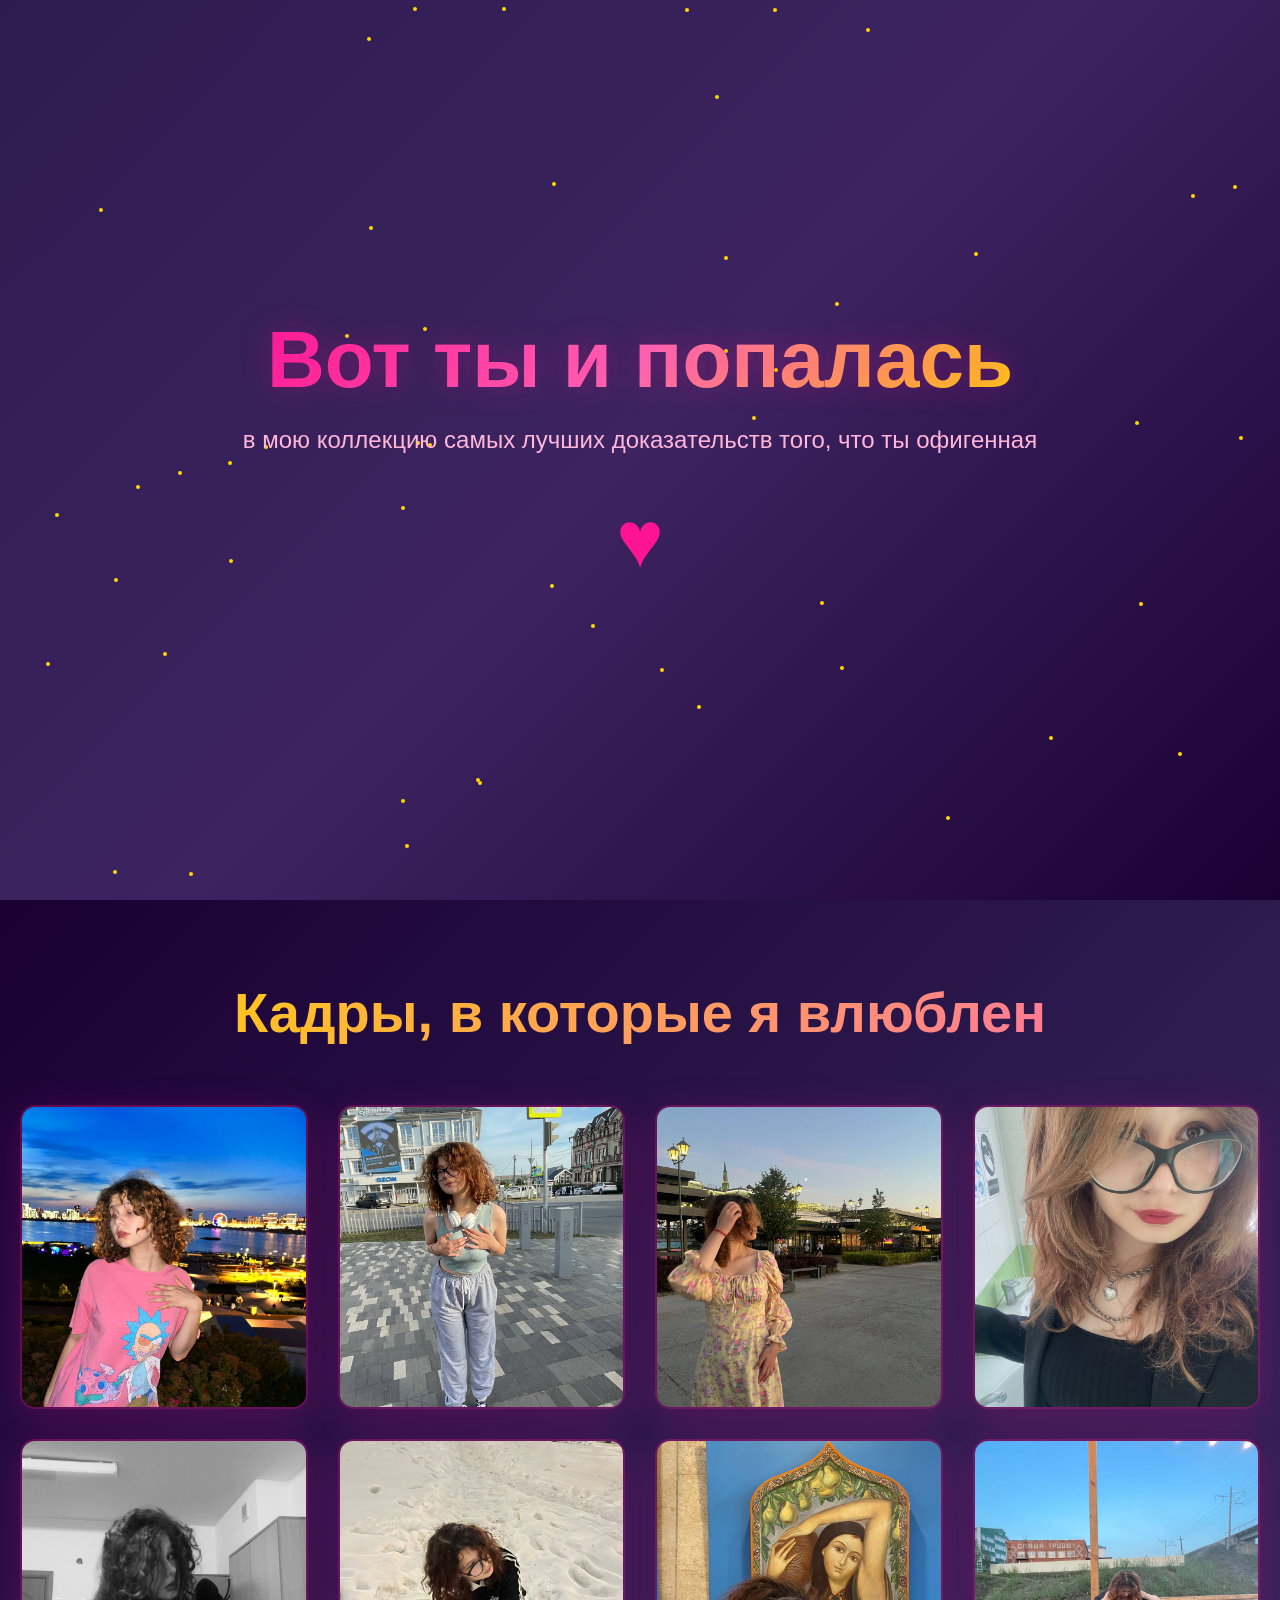
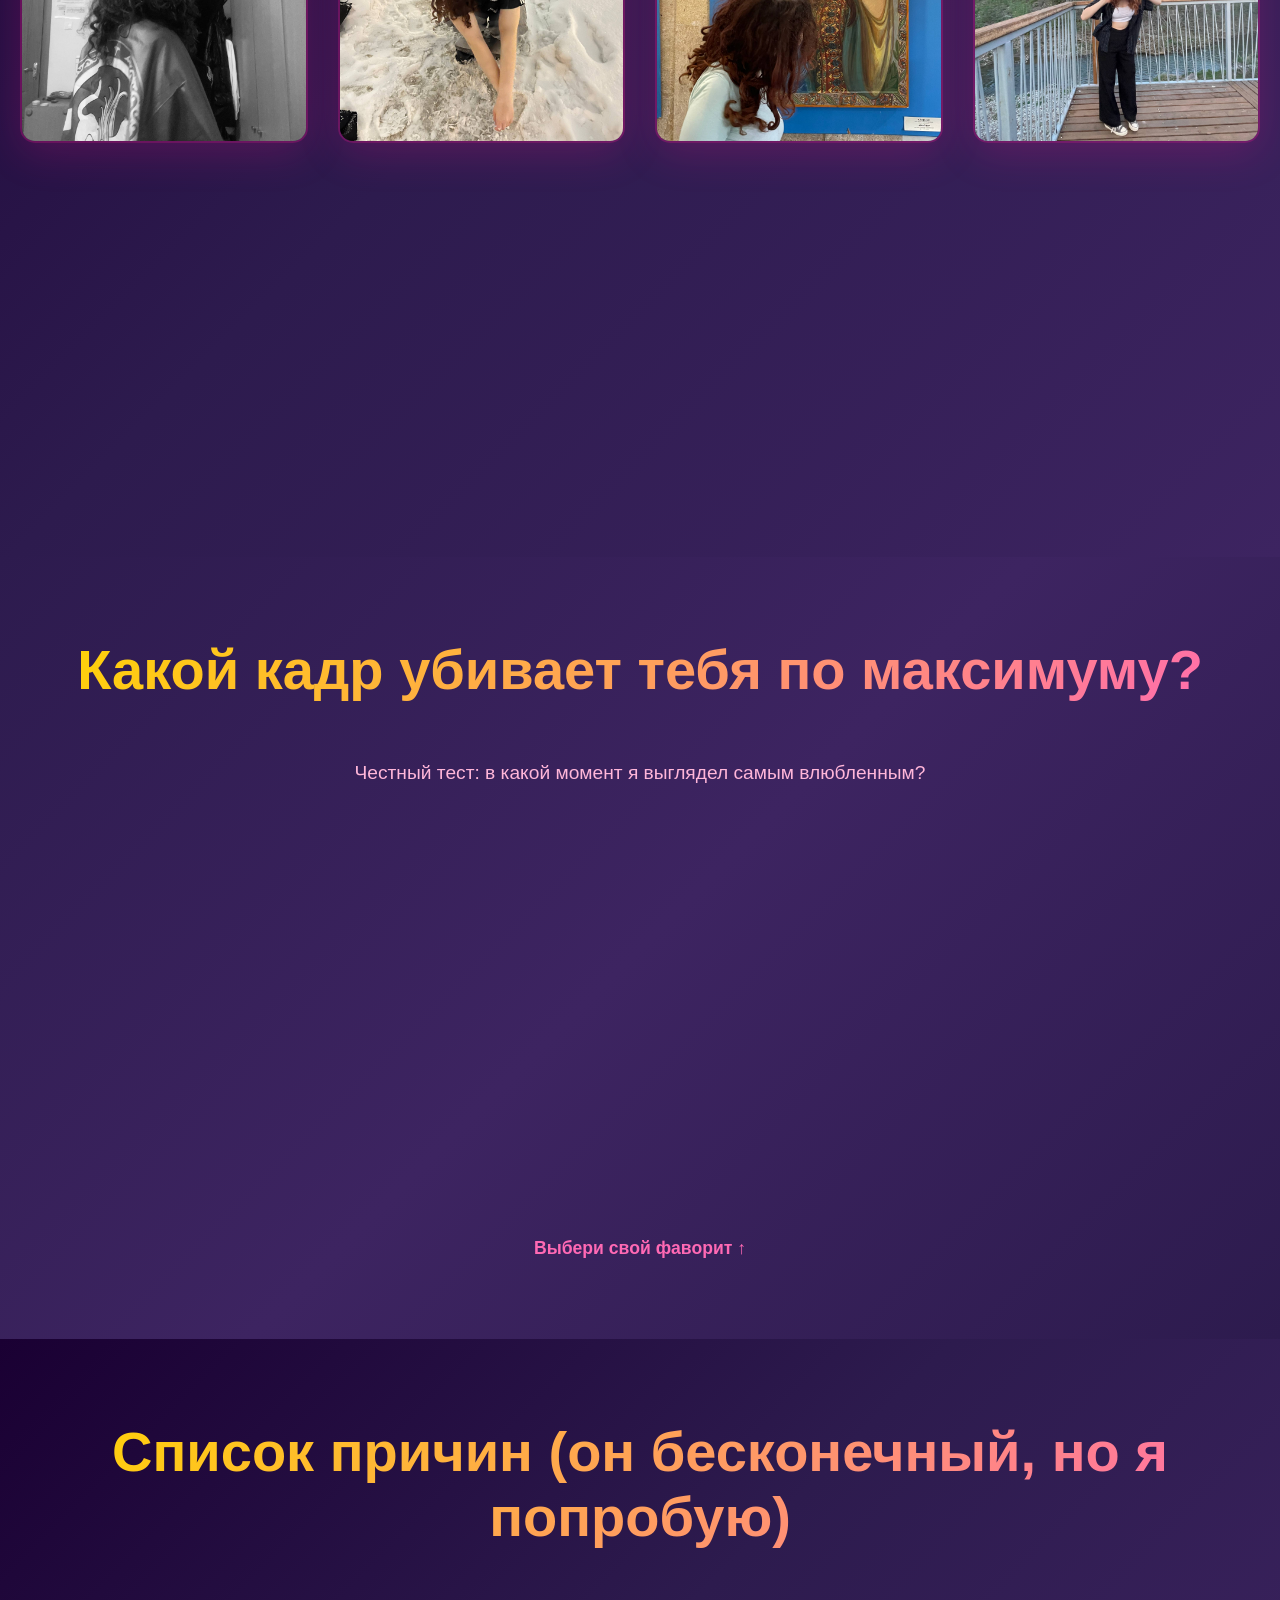
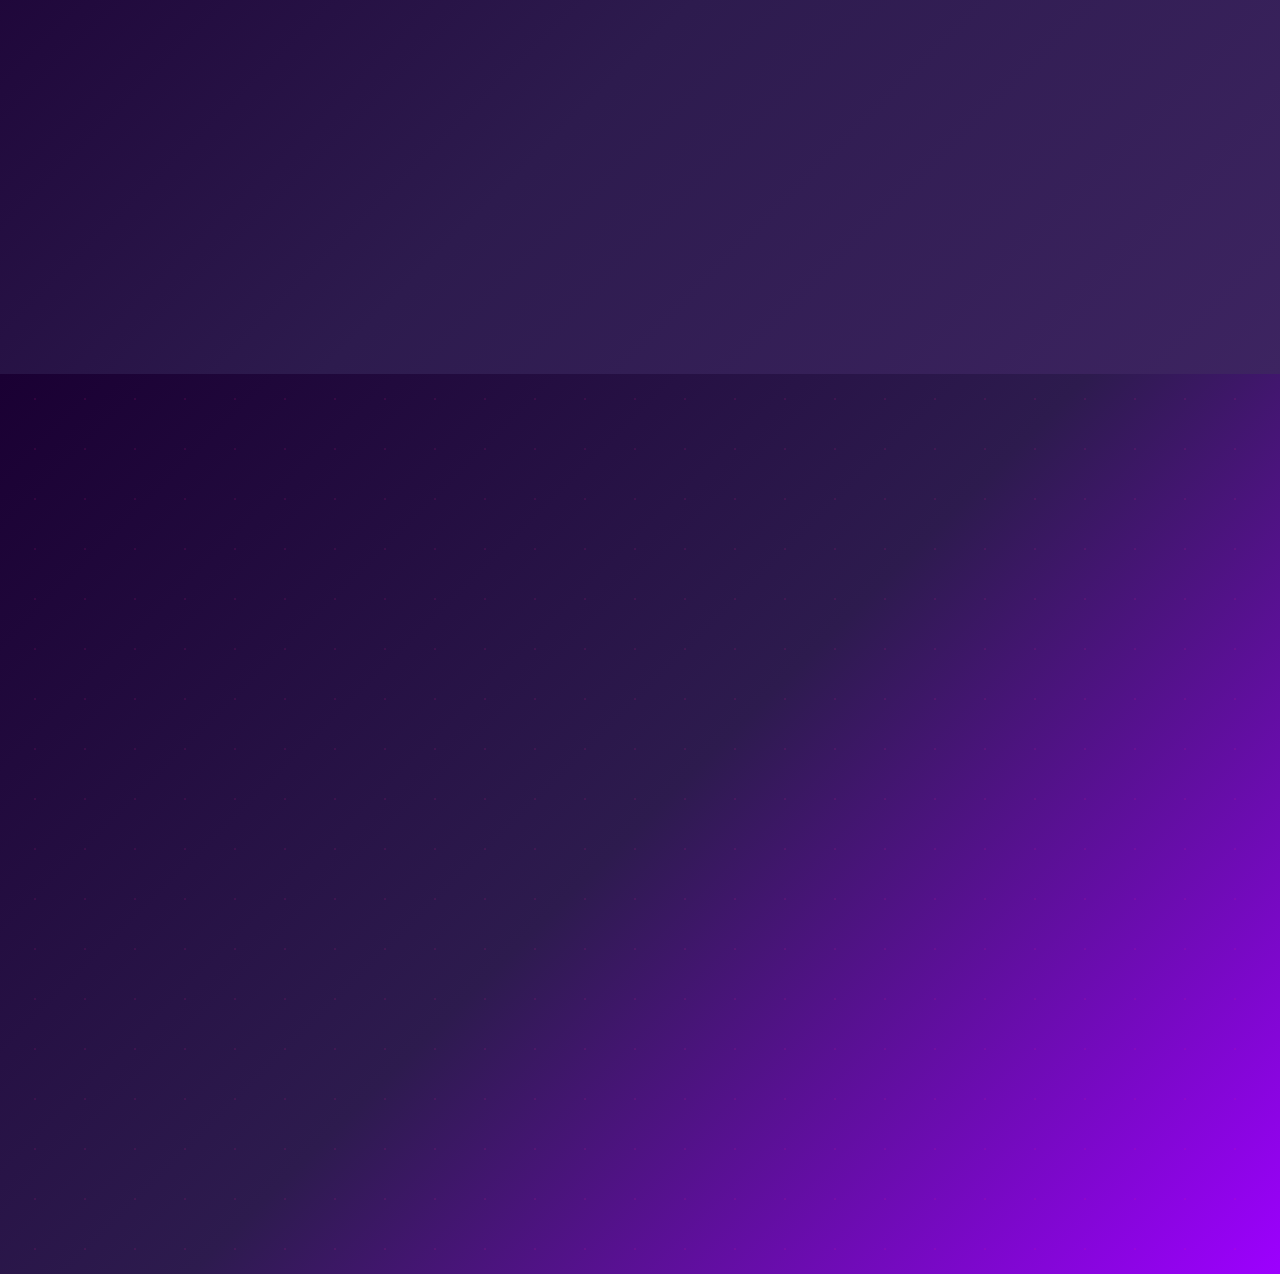
==== index.html @ c59d90a4 "Add files via upload" ====
<!DOCTYPE html>
<html lang="ru">
<head>
    <meta charset="UTF-8">
    <meta name="viewport" content="width=device-width, initial-scale=1.0">
    <title>Личная галерея</title>
    <link rel="stylesheet" href="style.css">
</head>
<body>
    <!-- Hero Section -->
    <section class="hero" id="hero">
        <div class="particles"></div>
        <div class="hero-content">
            <!-- переработан текст на более оригинальный и человечный -->
            <h1 class="hero-title">Вот ты и попалась</h1>
            <p class="hero-subtitle">в мою коллекцию самых лучших доказательств того, что ты офигенная</p>
            <div class="hero-heart">♥</div>
        </div>
    </section>

    <!-- Gallery Section -->
    <section class="gallery" id="gallery">
        <!-- изменен заголовок на более креативный -->
        <h2 class="section-title">Кадры, в которые я влюблен</h2>
        <div class="gallery-grid">
            <div class="photo-card">
                <img src="image/photo_6_2025-11-29_02-31-05.jpg" alt="Фото 1">
                <div class="caption">В этом моменте ты просто неземная</div>
            </div>
            <div class="photo-card">
                <img src="image/photo_5_2025-11-29_02-31-05.jpg" alt="Фото 2">
                <div class="caption">Так выглядит счастье для меня</div>
            </div>
            <div class="photo-card">
                <img src="image/photo_3_2025-11-29_02-31-05.jpg" alt="Фото 3">
                <div class="caption">Ты украдешь чей-то день одним только видом</div>
            </div>
            <div class="photo-card">
                <img src="image/photo_4_2025-11-29_02-31-05.jpg" alt="Фото 4">
                <div class="caption">И снова я пропал</div>
            </div>
            <div class="photo-card">
                <img src="image/photo_10_2025-11-29_02-31-05.jpg" alt="Фото 5">
                <div class="caption">Идеально, как всегда</div>
            </div>
            <div class="photo-card">
                <img src="image/photo_2_2025-11-29_02-31-05.jpg" alt="Фото 6">
                <div class="caption">Ты и больше ничего не надо</div>
            </div>
            <div class="photo-card">
                <img src="image/photo_1_2025-11-29_02-31-05.jpg" alt="Фото 7">
                <div class="caption">Вот за это я и люблю</div>
            </div>
            <div class="photo-card">
                <img src="image/photo_7_2025-11-29_02-31-05.jpg" alt="Фото 8">
                <div class="caption">Моя типичная слабость</div>
            </div>
            <div class="photo-card">
                <img src="image/photo_9_2025-11-29_02-31-05.jpg" alt="Фото 9">
                <div class="caption">Этот взгляд — мой конец</div>
            </div>
            <div class="photo-card">
                <!-- <img src="" alt="Фото 9"> -->
                <div class="hint-content">
                    <p>Ночь</p> 
                    <p>Обещание</p>
                    <p>Скоро..</p>
                </div>
                <div class="caption">Иногда перед важным моментом остается пустое место...</div>
            </div>
        </div>
    </section>

    <!-- Interactive Rating Section -->
    <section class="interactive-rating" id="rating">
        <!-- переработан текст на более естественный и забавный -->
        <h2 class="section-title">Какой кадр убивает тебя по максимуму?</h2>
        <p class="rating-subtitle">Честный тест: в какой момент я выглядел самым влюбленным?</p>
        <div class="rating-grid">
            <div class="rating-item" data-vote="1">
                <div class="vote-icon">📸</div>
                <p>Когда ты забыла, что я смотрю</p>
                <div class="vote-count"><span class="vote-number">0</span> голос</div>
            </div>
            <div class="rating-item" data-vote="2">
                <div class="vote-icon">😊</div>
                <p>Та самая улыбка</p>
                <div class="vote-count"><span class="vote-number">0</span> голос</div>
            </div>
            <div class="rating-item" data-vote="3">
                <div class="vote-icon">💫</div>
                <p>Когда ты смеешься</p>
                <div class="vote-count"><span class="vote-number">0</span> голос</div>
            </div>
            <div class="rating-item" data-vote="4">
                <div class="vote-icon">✨</div>
                <p>Мой взгляд в твою сторону</p>
                <div class="vote-count"><span class="vote-number">0</span> голос</div>
            </div>
            <div class="rating-item" data-vote="5">
                <div class="vote-icon">🌟</div>
                <p>Просто ты</p>
                <div class="vote-count"><span class="vote-number">0</span> голос</div>
            </div>
            <div class="rating-item" data-vote="6">
                <div class="vote-icon">🌹</div>
                <p>И снова ты</p>
                <div class="vote-count"><span class="vote-number">0</span> голос</div>
            </div>
        </div>
        <div class="rating-message">Выбери свой фаворит ↑</div>
    </section>

    <!-- Compliments Section -->
    <section class="compliments" id="compliments">
        <!-- переработаны комплименты на более искренние и с юмором -->
        <h2 class="section-title">Список причин (он бесконечный, но я попробую)</h2>
        <div class="compliments-grid">
            <div class="compliment-card">
                <p>Ты смеешься над моими плохими шутками, как они гениальны</p>
            </div>
            <div class="compliment-card">
                <p>Твой голос звучит лучше, чем любая музыка</p>
            </div>
            <div class="compliment-card">
                <p>Ты делаешь скучный день приключением</p>
            </div>
            <div class="compliment-card">
                <p>Рядом с тобой я хочу быть лучше</p>
            </div>
            <div class="compliment-card">
                <p>Твоя забота — мое любимое лекарство</p>
            </div>
            <div class="compliment-card">
                <p>Ты просто королева, и точка</p>
            </div>
        </div>
    </section>

    <!-- Final Section -->
    <section class="final" id="final">
        <div class="final-content">
            <!-- переработан финальный текст на более личный -->
            <h2 class="final-title">Ты — мой любимый беспорядок</h2>
            <p class="final-text">И я не хочу, чтобы что-то менялось</p>
            <div class="pulse-heart">♥</div>
        </div>
    </section>

    <script src="script.js"></script>
</body>
</html>
---- style.css ----
* {
  margin: 0;
  padding: 0;
  box-sizing: border-box;
}

:root {
  --primary: #ff1493;
  --secondary: #ff69b4;
  --accent: #ff6b9d;
  --coral: #ff7f50;
  --gold: #ffd700;
  --purple: #9d00ff;
  --dark: #1a0033;
  --light: #fff5f9;
  --border-color: #ff1493;
}

body {
  font-family: "Segoe UI", Tahoma, Geneva, Verdana, sans-serif;
  background: linear-gradient(135deg, #1a0033 0%, #2d1b4e 50%, #1a0033 100%);
  color: #fff;
  overflow-x: hidden;
}

/* ===== HERO SECTION ===== */
.hero {
  min-height: 100vh;
  display: flex;
  align-items: center;
  justify-content: center;
  position: relative;
  overflow: hidden;
  background: linear-gradient(135deg, #2d1b4e 0%, #3d2461 50%, #1a0033 100%);
}

.particles {
  position: absolute;
  width: 100%;
  height: 100%;
  top: 0;
  left: 0;
}

.particle {
  position: absolute;
  width: 4px;
  height: 4px;
  background: #ffd700;
  border-radius: 50%;
  animation: float 6s ease-in-out infinite;
}

@keyframes float {
  0%,
  100% {
    transform: translate(0, 0) scale(1);
    opacity: 0.5;
  }
  50% {
    transform: translate(100px, -100px) scale(0.5);
    opacity: 1;
  }
}

.hero-content {
  text-align: center;
  z-index: 2;
  animation: fadeInDown 1s ease-out;
}

@keyframes fadeInDown {
  from {
    opacity: 0;
    transform: translateY(-50px);
  }
  to {
    opacity: 1;
    transform: translateY(0);
  }
}

.hero-title {
  font-size: clamp(2.5rem, 8vw, 5rem);
  font-weight: 700;
  margin-bottom: 20px;
  background: linear-gradient(135deg, #ff1493, #ff69b4, #ffd700);
  -webkit-background-clip: text;
  -webkit-text-fill-color: transparent;
  background-clip: text;
  text-shadow: 0 0 30px rgba(255, 20, 147, 0.3);
  animation: fadeIn 1.2s ease-out;
}

@keyframes fadeIn {
  from {
    opacity: 0;
  }
  to {
    opacity: 1;
  }
}

.hero-subtitle {
  font-size: clamp(1rem, 3vw, 1.5rem);
  margin-bottom: 40px;
  color: #ffb6d9;
  animation: fadeIn 1.4s ease-out;
}

.hero-heart {
  font-size: 80px;
  color: #ff1493;
  animation: pulse 2s ease-in-out infinite, fadeIn 1.6s ease-out;
}

@keyframes pulse {
  0%,
  100% {
    transform: scale(1);
    text-shadow: 0 0 10px rgba(255, 20, 147, 0.5);
  }
  50% {
    transform: scale(1.2);
    text-shadow: 0 0 30px rgba(255, 20, 147, 0.8);
  }
}

/* ===== GALLERY SECTION ===== */
.gallery {
  padding: 80px 20px;
  background: linear-gradient(135deg, #1a0033 0%, #2d1b4e 50%, #3d2461 100%);
}

.section-title {
  font-size: clamp(2rem, 5vw, 3.5rem);
  text-align: center;
  margin-bottom: 60px;
  background: linear-gradient(135deg, #ffd700, #ff69b4);
  -webkit-background-clip: text;
  -webkit-text-fill-color: transparent;
  background-clip: text;
  font-weight: 700;
}

.gallery-grid {
  display: grid;
  grid-template-columns: repeat(auto-fit, minmax(280px, 1fr));
  gap: 30px;
  max-width: 1400px;
  margin: 0 auto;
}

.photo-card {
  position: relative;
  overflow: hidden;
  border-radius: 15px;
  cursor: pointer;
  box-shadow: 0 10px 40px rgba(255, 20, 147, 0.2);
  transition: all 0.4s cubic-bezier(0.175, 0.885, 0.32, 1.275);
  border: 2px solid rgba(255, 20, 147, 0.3);
}

.photo-card:hover {
  transform: scale(1.08) rotateY(5deg);
  box-shadow: 0 20px 60px rgba(255, 20, 147, 0.4);
  border-color: #ffd700;
}

.photo-card img {
  width: 100%;
  height: 300px;
  object-fit: cover;
  display: block;
  transition: transform 0.4s ease;
}

.photo-card:hover img {
  transform: scale(1.1);
}

.caption {
  position: absolute;
  bottom: 0;
  left: 0;
  right: 0;
  background: linear-gradient(to top, rgba(26, 0, 51, 0.95), transparent);
  color: #ffd700;
  padding: 30px 20px 20px;
  font-size: 1.2rem;
  font-weight: 600;
  transform: translateY(100%);
  transition: transform 0.4s ease;
}

.photo-card:hover .caption {
  transform: translateY(0);
}

.hint-content{
  color: #ccc;
  display: flex;
  align-items: center;
  justify-content: center;
  height: 250px;
  font-size: 20px;
  flex-direction: column;
}

/* ===== INTERACTIVE RATING SECTION ===== */
/* добавлены стили для интерактивного блока голосования */
.interactive-rating {
  padding: 80px 20px;
  background: linear-gradient(135deg, #2d1b4e 0%, #3d2461 50%, #2d1b4e 100%);
  text-align: center;
}

.rating-subtitle {
  font-size: 1.2rem;
  color: #ffb6d9;
  margin-bottom: 50px;
  animation: fadeIn 0.8s ease-out;
}

.rating-grid {
  display: grid;
  grid-template-columns: repeat(auto-fit, minmax(200px, 1fr));
  gap: 20px;
  max-width: 1200px;
  margin: 0 auto 40px;
}

.rating-item {
  background: linear-gradient(
    135deg,
    rgba(255, 20, 147, 0.15),
    rgba(157, 0, 255, 0.15)
  );
  padding: 25px;
  border-radius: 12px;
  border: 2px solid #ff1493;
  cursor: pointer;
  transition: all 0.3s ease;
  animation: slideUp 0.6s ease-out backwards;
}

.rating-item:nth-child(1) {
  animation-delay: 0.1s;
}
.rating-item:nth-child(2) {
  animation-delay: 0.2s;
}
.rating-item:nth-child(3) {
  animation-delay: 0.3s;
}
.rating-item:nth-child(4) {
  animation-delay: 0.4s;
}
.rating-item:nth-child(5) {
  animation-delay: 0.5s;
}
.rating-item:nth-child(6) {
  animation-delay: 0.6s;
}

@keyframes slideUp {
  from {
    opacity: 0;
    transform: translateY(50px);
  }
  to {
    opacity: 1;
    transform: translateY(0);
  }
}

.rating-item:hover {
  transform: translateY(-8px) scale(1.05);
  border-color: #ffd700;
  background: linear-gradient(
    135deg,
    rgba(255, 20, 147, 0.25),
    rgba(157, 0, 255, 0.25)
  );
  box-shadow: 0 15px 40px rgba(255, 20, 147, 0.25);
}

.rating-item.voted {
  background: linear-gradient(
    135deg,
    rgba(255, 215, 0, 0.2),
    rgba(255, 20, 147, 0.3)
  );
  border-color: #ffd700;
  transform: scale(1.05);
}

.vote-icon {
  font-size: 2.5rem;
  margin-bottom: 10px;
  display: block;
}

.rating-item p {
  font-size: 1rem;
  color: #ffb6d9;
  margin-bottom: 12px;
  font-weight: 500;
}

.vote-count {
  font-size: 0.9rem;
  color: #ffd700;
  font-weight: 600;
}

.vote-number {
  font-size: 1.2rem;
  color: #ff1493;
}

.rating-message {
  font-size: 1.1rem;
  color: #ff69b4;
  font-weight: 600;
  animation: blink 1s ease-in-out infinite;
}

@keyframes blink {
  0%,
  100% {
    opacity: 1;
  }
  50% {
    opacity: 0.5;
  }
}

/* ===== COMPLIMENTS SECTION ===== */
.compliments {
  padding: 80px 20px;
  background: linear-gradient(135deg, #1a0033 0%, #2d1b4e 50%, #3d2461 100%);
}

.compliments-grid {
  display: grid;
  grid-template-columns: repeat(auto-fit, minmax(250px, 1fr));
  gap: 25px;
  max-width: 1200px;
  margin: 0 auto;
}

.compliment-card {
  background: linear-gradient(
    135deg,
    rgba(255, 20, 147, 0.1),
    rgba(157, 0, 255, 0.1)
  );
  padding: 30px;
  border-radius: 12px;
  border: 2px solid #ff1493;
  text-align: center;
  animation: slideUp 0.6s ease-out backwards;
  box-shadow: 0 10px 30px rgba(255, 20, 147, 0.15);
  transition: all 0.3s ease;
}

.compliment-card:nth-child(1) {
  animation-delay: 0.1s;
}
.compliment-card:nth-child(2) {
  animation-delay: 0.2s;
}
.compliment-card:nth-child(3) {
  animation-delay: 0.3s;
}
.compliment-card:nth-child(4) {
  animation-delay: 0.4s;
}
.compliment-card:nth-child(5) {
  animation-delay: 0.5s;
}
.compliment-card:nth-child(6) {
  animation-delay: 0.6s;
}

.compliment-card:hover {
  transform: translateY(-10px);
  border-color: #ffd700;
  background: linear-gradient(
    135deg,
    rgba(255, 20, 147, 0.2),
    rgba(157, 0, 255, 0.2)
  );
  box-shadow: 0 15px 40px rgba(255, 20, 147, 0.25);
}

.compliment-card p {
  font-size: 1.1rem;
  color: #ffb6d9;
  font-weight: 500;
  line-height: 1.5;
}

/* ===== FINAL SECTION ===== */
.final {
  min-height: 100vh;
  display: flex;
  align-items: center;
  justify-content: center;
  padding: 40px 20px;
  background: linear-gradient(135deg, #1a0033 0%, #2d1b4e 50%, #9d00ff 100%);
  position: relative;
  overflow: hidden;
}

.final::before {
  content: "";
  position: absolute;
  width: 200%;
  height: 200%;
  background: radial-gradient(
    circle,
    rgba(255, 20, 147, 0.1) 1px,
    transparent 1px
  );
  background-size: 50px 50px;
  animation: moveBackground 20s linear infinite;
}

@keyframes moveBackground {
  0% {
    transform: translate(0, 0);
  }
  100% {
    transform: translate(50px, 50px);
  }
}

.final-content {
  text-align: center;
  z-index: 1;
  animation: fadeInUp 1s ease-out;
}

@keyframes fadeInUp {
  from {
    opacity: 0;
    transform: translateY(50px);
  }
  to {
    opacity: 1;
    transform: translateY(0);
  }
}

.final-title {
  font-size: clamp(2rem, 7vw, 4rem);
  margin-bottom: 20px;
  background: linear-gradient(135deg, #ffd700, #ff69b4, #ff1493);
  -webkit-background-clip: text;
  -webkit-text-fill-color: transparent;
  background-clip: text;
  font-weight: 700;
}

.final-text {
  font-size: clamp(1rem, 3vw, 1.5rem);
  color: #ffb6d9;
  margin-bottom: 50px;
}

.pulse-heart {
  font-size: 100px;
  color: #ff1493;
  animation: heartPulse 1.5s cubic-bezier(0.36, 0, 0.66, 1) infinite;
}

@keyframes heartPulse {
  0%,
  100% {
    transform: scale(1);
    text-shadow: 0 0 20px rgba(255, 20, 147, 0.6);
  }
  25% {
    transform: scale(1.3);
    text-shadow: 0 0 40px rgba(255, 20, 147, 0.8);
  }
  50% {
    transform: scale(1);
    text-shadow: 0 0 20px rgba(255, 20, 147, 0.6);
  }
  75% {
    transform: scale(1.15);
    text-shadow: 0 0 30px rgba(255, 20, 147, 0.7);
  }
}

/* ===== RESPONSIVE ===== */
@media (max-width: 768px) {
  .gallery-grid {
    grid-template-columns: repeat(auto-fit, minmax(200px, 1fr));
    gap: 20px;
  }

  .rating-grid {
    grid-template-columns: repeat(auto-fit, minmax(150px, 1fr));
  }

  .compliments-grid {
    grid-template-columns: 1fr;
  }

  .hero-title {
    font-size: 2.5rem;
  }

  .hero-heart {
    font-size: 60px;
  }
}

@media (max-width: 480px) {
  .gallery {
    padding: 60px 15px;
  }

  .interactive-rating {
    padding: 60px 15px;
  }

  .gallery-grid {
    grid-template-columns: 1fr;
  }

  .rating-grid {
    grid-template-columns: 1fr;
  }

  .section-title {
    font-size: 1.8rem;
    margin-bottom: 40px;
  }

  .rating-subtitle {
    margin-bottom: 30px;
  }

  .photo-card img {
    height: 250px;
  }

  .hero-title {
    font-size: 2rem;
  }

  .hero-subtitle {
    font-size: 1rem;
  }

  .hero-heart {
    font-size: 50px;
  }

  .pulse-heart {
    font-size: 70px;
  }

  .vote-icon {
    font-size: 2rem;
  }
}
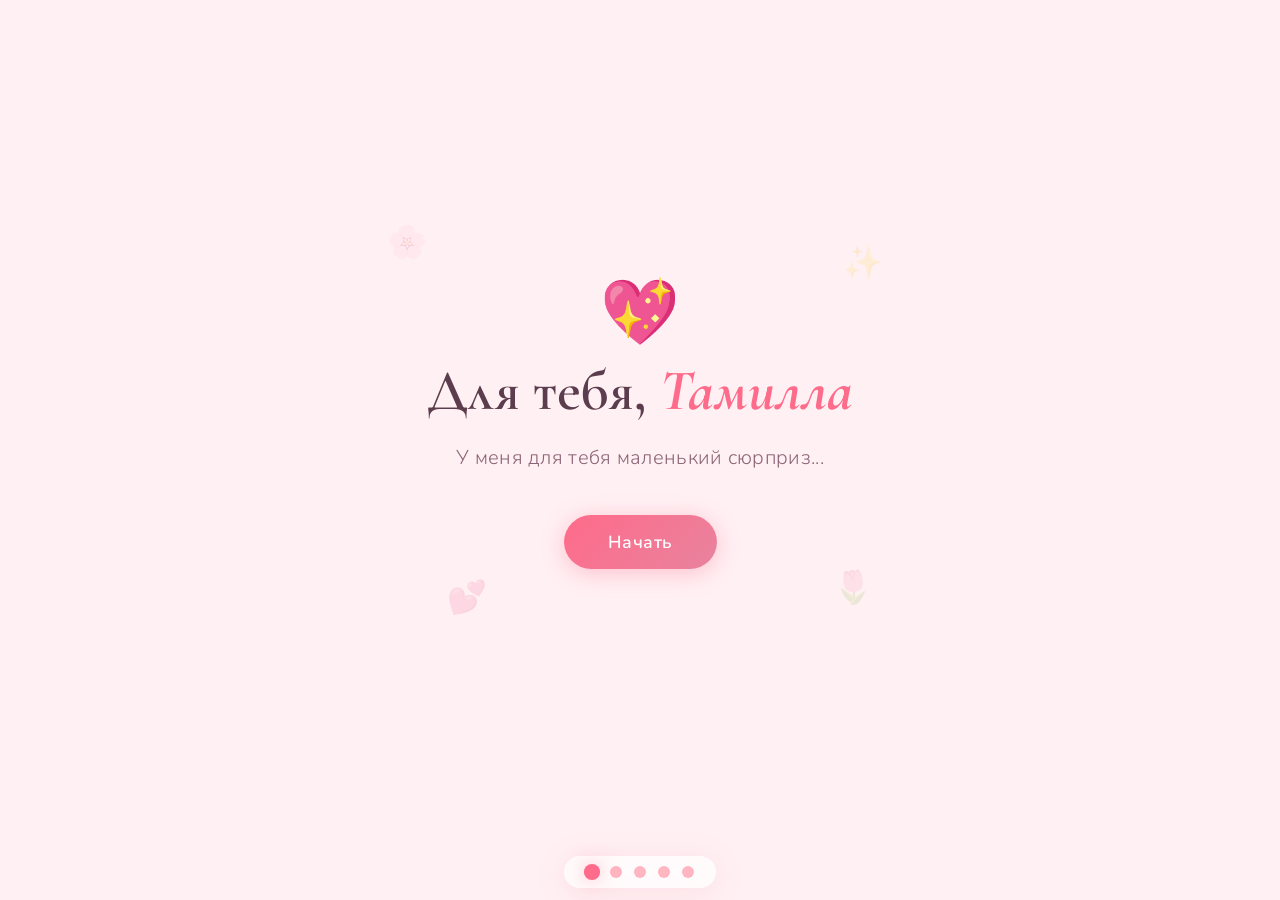
==== commit b005431c: "Add files via upload" ====
--- a/index.html
+++ b/index.html
@@ -1,152 +1,2001 @@
 <!DOCTYPE html>
 <html lang="ru">
-<head>
-    <meta charset="UTF-8">
-    <meta name="viewport" content="width=device-width, initial-scale=1.0">
-    <title>Личная галерея</title>
-    <link rel="stylesheet" href="style.css">
-</head>
-<body>
-    <!-- Hero Section -->
-    <section class="hero" id="hero">
-        <div class="particles"></div>
-        <div class="hero-content">
-            <!-- переработан текст на более оригинальный и человечный -->
-            <h1 class="hero-title">Вот ты и попалась</h1>
-            <p class="hero-subtitle">в мою коллекцию самых лучших доказательств того, что ты офигенная</p>
-            <div class="hero-heart">♥</div>
+  <head>
+    <meta charset="UTF-8" />
+    <meta
+      name="viewport"
+      content="width=device-width, initial-scale=1.0, maximum-scale=1.0, user-scalable=no"
+    />
+    <title>Для тебя, Тамилла</title>
+    <link rel="preconnect" href="https://fonts.googleapis.com" />
+    <link rel="preconnect" href="https://fonts.gstatic.com" crossorigin />
+    <link
+      href="https://fonts.googleapis.com/css2?family=Cormorant+Garamond:ital,wght@0,400;0,500;0,600;0,700;1,400;1,500&family=Nunito:wght@300;400;500;600;700&display=swap"
+      rel="stylesheet"
+    />
+    <style>
+      /* ===== RESET & BASE ===== */
+      *,
+      *::before,
+      *::after {
+        margin: 0;
+        padding: 0;
+        box-sizing: border-box;
+      }
+
+      :root {
+        --pink-light: #fff0f3;
+        --pink: #ffb6c1;
+        --pink-medium: #f4a0b5;
+        --pink-deep: #e8839e;
+        --rose: #ff6b8a;
+        --red-soft: #e85d75;
+        --white: #ffffff;
+        --text-dark: #5c3d4e;
+        --text-light: #8b6577;
+        --shadow-soft: 0 4px 30px rgba(232, 131, 158, 0.15);
+        --shadow-glow: 0 0 40px rgba(255, 107, 138, 0.25);
+      }
+
+      html,
+      body {
+        overflow: hidden;
+        height: 100%;
+        height: 100dvh;
+        width: 100%;
+        font-family: "Nunito", "Segoe UI", Arial, sans-serif;
+        color: var(--text-dark);
+        background: var(--pink-light);
+        -webkit-font-smoothing: antialiased;
+        -moz-osx-font-smoothing: grayscale;
+        -webkit-tap-highlight-color: transparent;
+        touch-action: pan-y;
+      }
+
+      /* ===== PAGE SYSTEM ===== */
+      .page {
+        position: fixed;
+        top: 0;
+        left: 0;
+        width: 100%;
+        height: 100%;
+        height: 100dvh;
+        display: flex;
+        align-items: center;
+        justify-content: center;
+        opacity: 0;
+        visibility: hidden;
+        transition: opacity 0.8s ease, visibility 0.8s ease;
+        z-index: 1;
+        overflow-y: auto;
+        overflow-x: hidden;
+        -webkit-overflow-scrolling: touch;
+      }
+
+      .page.active {
+        opacity: 1;
+        visibility: visible;
+        z-index: 10;
+      }
+
+      .page-inner {
+        width: 100%;
+        max-width: 700px;
+        min-height: 100%;
+        min-height: 100dvh;
+        display: flex;
+        align-items: center;
+        justify-content: center;
+        padding: 40px 24px 100px;
+        margin: 0 auto;
+      }
+
+      /* ===== FLOATING HEARTS BACKGROUND ===== */
+      .hearts-bg {
+        position: fixed;
+        top: 0;
+        left: 0;
+        width: 100%;
+        height: 100%;
+        pointer-events: none;
+        z-index: 0;
+        overflow: hidden;
+      }
+
+      .heart-float {
+        position: absolute;
+        bottom: -60px;
+        opacity: 0;
+        animation: floatUp linear infinite;
+        pointer-events: none;
+      }
+
+      @keyframes floatUp {
+        0% {
+          transform: translateY(0) rotate(0deg) scale(1);
+          opacity: 0;
+        }
+        10% {
+          opacity: 0.5;
+        }
+        90% {
+          opacity: 0.2;
+        }
+        100% {
+          transform: translateY(-110vh) rotate(360deg) scale(0.4);
+          opacity: 0;
+        }
+      }
+
+      /* ===== SPARKLE PARTICLES ===== */
+      .sparkles-layer {
+        position: fixed;
+        top: 0;
+        left: 0;
+        width: 100%;
+        height: 100%;
+        pointer-events: none;
+        z-index: 0;
+        overflow: hidden;
+      }
+
+      .sparkle {
+        position: absolute;
+        width: 6px;
+        height: 6px;
+        border-radius: 50%;
+        background: var(--white);
+        box-shadow: 0 0 8px 2px rgba(255, 182, 193, 0.6),
+          0 0 16px 4px rgba(255, 107, 138, 0.3);
+        opacity: 0;
+        animation: sparkleAnim ease-in-out infinite;
+        pointer-events: none;
+      }
+
+      @keyframes sparkleAnim {
+        0%,
+        100% {
+          opacity: 0;
+          transform: scale(0.3) rotate(0deg);
+        }
+        30% {
+          opacity: 1;
+          transform: scale(1) rotate(90deg);
+        }
+        70% {
+          opacity: 0.8;
+          transform: scale(0.8) rotate(180deg);
+        }
+      }
+
+      /* ===== BOKEH CIRCLES ===== */
+      .bokeh-layer {
+        position: fixed;
+        top: 0;
+        left: 0;
+        width: 100%;
+        height: 100%;
+        pointer-events: none;
+        z-index: 0;
+        overflow: hidden;
+      }
+
+      .bokeh {
+        position: absolute;
+        border-radius: 50%;
+        opacity: 0;
+        animation: bokehFloat ease-in-out infinite;
+        pointer-events: none;
+      }
+
+      @keyframes bokehFloat {
+        0% {
+          opacity: 0;
+          transform: translateY(0) translateX(0) scale(0.8);
+        }
+        20% {
+          opacity: 0.15;
+        }
+        50% {
+          opacity: 0.22;
+          transform: translateY(-40px) translateX(20px) scale(1.1);
+        }
+        80% {
+          opacity: 0.12;
+        }
+        100% {
+          opacity: 0;
+          transform: translateY(-80px) translateX(-15px) scale(0.9);
+        }
+      }
+
+      /* ===== LIGHT RAYS ===== */
+      .rays-layer {
+        position: fixed;
+        top: 0;
+        left: 0;
+        width: 100%;
+        height: 100%;
+        pointer-events: none;
+        z-index: 0;
+        overflow: hidden;
+      }
+
+      .light-ray {
+        position: absolute;
+        top: -20%;
+        width: 2px;
+        height: 140%;
+        opacity: 0;
+        transform-origin: top center;
+        animation: rayShine linear infinite;
+        pointer-events: none;
+      }
+
+      @keyframes rayShine {
+        0% {
+          opacity: 0;
+          transform: rotate(var(--ray-angle)) scaleY(0.5);
+        }
+        25% {
+          opacity: 0.08;
+          transform: rotate(var(--ray-angle)) scaleY(0.8);
+        }
+        50% {
+          opacity: 0.12;
+          transform: rotate(var(--ray-angle)) scaleY(1);
+        }
+        75% {
+          opacity: 0.06;
+          transform: rotate(var(--ray-angle)) scaleY(0.9);
+        }
+        100% {
+          opacity: 0;
+          transform: rotate(var(--ray-angle)) scaleY(0.5);
+        }
+      }
+
+      /* ===== FLOATING PETALS ===== */
+      .petals-layer {
+        position: fixed;
+        top: 0;
+        left: 0;
+        width: 100%;
+        height: 100%;
+        pointer-events: none;
+        z-index: 0;
+        overflow: hidden;
+      }
+
+      .petal {
+        position: absolute;
+        top: -40px;
+        opacity: 0;
+        animation: petalFall linear infinite;
+        pointer-events: none;
+        font-size: 16px;
+      }
+
+      @keyframes petalFall {
+        0% {
+          opacity: 0;
+          transform: translateY(0) translateX(0) rotate(0deg);
+        }
+        8% {
+          opacity: 0.6;
+        }
+        50% {
+          transform: translateY(50vh) translateX(var(--petal-drift))
+            rotate(180deg);
+          opacity: 0.5;
+        }
+        92% {
+          opacity: 0.2;
+        }
+        100% {
+          opacity: 0;
+          transform: translateY(110vh)
+            translateX(calc(var(--petal-drift) * -0.5)) rotate(360deg);
+        }
+      }
+
+      /* ===== GLOWING ORBS ===== */
+      .orbs-layer {
+        position: fixed;
+        top: 0;
+        left: 0;
+        width: 100%;
+        height: 100%;
+        pointer-events: none;
+        z-index: 0;
+        overflow: hidden;
+      }
+
+      .orb {
+        position: absolute;
+        border-radius: 50%;
+        opacity: 0;
+        filter: blur(1px);
+        animation: orbDrift ease-in-out infinite;
+        pointer-events: none;
+      }
+
+      @keyframes orbDrift {
+        0%,
+        100% {
+          opacity: 0;
+          transform: translate(0, 0) scale(0.6);
+        }
+        25% {
+          opacity: 0.35;
+          transform: translate(var(--orb-dx1), var(--orb-dy1)) scale(1);
+        }
+        50% {
+          opacity: 0.5;
+          transform: translate(var(--orb-dx2), var(--orb-dy2)) scale(1.15);
+        }
+        75% {
+          opacity: 0.3;
+          transform: translate(var(--orb-dx3), var(--orb-dy3)) scale(0.9);
+        }
+      }
+
+      /* ===== NAVIGATION DOTS ===== */
+      .nav-dots {
+        position: fixed;
+        bottom: 24px;
+        left: 50%;
+        transform: translateX(-50%);
+        display: flex;
+        gap: 12px;
+        z-index: 100;
+        background: rgba(255, 255, 255, 0.75);
+        -webkit-backdrop-filter: blur(12px);
+        backdrop-filter: blur(12px);
+        padding: 10px 22px;
+        border-radius: 30px;
+        box-shadow: var(--shadow-soft);
+      }
+
+      .nav-dot {
+        width: 12px;
+        height: 12px;
+        border-radius: 50%;
+        background: var(--pink);
+        border: none;
+        cursor: pointer;
+        transition: all 0.4s ease;
+        padding: 0;
+        -webkit-appearance: none;
+        appearance: none;
+        outline: none;
+      }
+
+      .nav-dot:hover {
+        background: var(--rose);
+        transform: scale(1.2);
+      }
+
+      .nav-dot.active {
+        background: var(--rose);
+        transform: scale(1.35);
+        box-shadow: 0 0 14px rgba(255, 107, 138, 0.5);
+      }
+
+      /* ===== BUTTONS ===== */
+      .btn-romantic {
+        font-family: "Nunito", sans-serif;
+        font-weight: 600;
+        font-size: 1.1rem;
+        padding: 15px 44px;
+        border: none;
+        border-radius: 50px;
+        background: linear-gradient(135deg, var(--rose), var(--pink-deep));
+        color: var(--white);
+        cursor: pointer;
+        transition: all 0.4s ease;
+        box-shadow: 0 4px 22px rgba(255, 107, 138, 0.35);
+        position: relative;
+        overflow: hidden;
+        letter-spacing: 0.5px;
+        -webkit-appearance: none;
+        appearance: none;
+        outline: none;
+        display: inline-block;
+      }
+
+      .btn-romantic::before {
+        content: "";
+        position: absolute;
+        top: 0;
+        left: -100%;
+        width: 100%;
+        height: 100%;
+        background: linear-gradient(
+          90deg,
+          transparent,
+          rgba(255, 255, 255, 0.3),
+          transparent
+        );
+        transition: left 0.6s ease;
+      }
+
+      .btn-romantic:hover {
+        transform: translateY(-3px) scale(1.03);
+        box-shadow: 0 8px 32px rgba(255, 107, 138, 0.5);
+      }
+
+      .btn-romantic:hover::before {
+        left: 100%;
+      }
+
+      .btn-romantic:active {
+        transform: translateY(-1px) scale(1.01);
+      }
+
+      /* ===== PAGE 1 - WELCOME ===== */
+      .page-welcome {
+        background: linear-gradient(
+          160deg,
+          var(--pink-light) 0%,
+          var(--cream) 40%,
+          var(--pink-light) 100%
+        );
+      }
+
+      .welcome-content {
+        text-align: center;
+        position: relative;
+      }
+
+      .welcome-heart-icon {
+        font-size: 4rem;
+        display: inline-block;
+        animation: heartPulse 1.5s ease-in-out infinite;
+        margin-bottom: 12px;
+        line-height: 1;
+      }
+
+      @keyframes heartPulse {
+        0%,
+        100% {
+          transform: scale(1);
+        }
+        50% {
+          transform: scale(1.18);
+        }
+      }
+
+      .welcome-title {
+        font-family: "Cormorant Garamond", Georgia, serif;
+        font-size: 3.6rem;
+        font-weight: 600;
+        color: var(--text-dark);
+        margin-bottom: 16px;
+        opacity: 0;
+        transform: translateY(30px);
+        line-height: 1.2;
+      }
+
+      .welcome-title .name-highlight {
+        color: var(--rose);
+        font-style: italic;
+        font-weight: 700;
+      }
+
+      .welcome-subtitle {
+        font-size: 1.25rem;
+        color: var(--text-light);
+        margin-bottom: 42px;
+        opacity: 0;
+        transform: translateY(20px);
+        font-weight: 300;
+        letter-spacing: 0.3px;
+        line-height: 1.5;
+      }
+
+      .welcome-btn-wrap {
+        opacity: 0;
+        transform: translateY(20px);
+      }
+
+      .welcome-decoration {
+        position: absolute;
+        font-size: 2rem;
+        opacity: 0.15;
+        pointer-events: none;
+      }
+
+      .welcome-decoration.d1 {
+        top: -60px;
+        left: -40px;
+        animation: gentleSway 4s ease-in-out infinite;
+      }
+      .welcome-decoration.d2 {
+        top: -40px;
+        right: -30px;
+        animation: gentleSway 5s ease-in-out infinite 0.5s;
+      }
+      .welcome-decoration.d3 {
+        bottom: -50px;
+        left: 20px;
+        animation: gentleSway 4.5s ease-in-out infinite 1s;
+      }
+      .welcome-decoration.d4 {
+        bottom: -40px;
+        right: -20px;
+        animation: gentleSway 3.5s ease-in-out infinite 1.5s;
+      }
+
+      @keyframes gentleSway {
+        0%,
+        100% {
+          transform: translateY(0) rotate(0deg);
+        }
+        50% {
+          transform: translateY(-10px) rotate(5deg);
+        }
+      }
+
+      /* ===== PAGE 2 - CONFESSION ===== */
+      .page-confession {
+        background: linear-gradient(
+          160deg,
+          var(--cream) 0%,
+          var(--white) 50%,
+          var(--pink-light) 100%
+        );
+      }
+
+      .confession-container {
+        text-align: center;
+        max-width: 600px;
+        width: 100%;
+      }
+
+      .confession-heading {
+        font-family: "Cormorant Garamond", Georgia, serif;
+        font-size: 2.2rem;
+        color: var(--text-dark);
+        margin-bottom: 36px;
+        font-weight: 600;
+      }
+
+      .confession-phrase {
+        font-size: 1.2rem;
+        color: var(--text-dark);
+        padding: 22px 28px;
+        margin-bottom: 18px;
+        background: var(--white);
+        border-radius: 20px;
+        box-shadow: var(--shadow-soft);
+        opacity: 0;
+        transform: translateY(30px);
+        transition: all 0.7s ease;
+        border-left: 4px solid var(--pink);
+        text-align: left;
+        line-height: 1.6;
+      }
+
+      .confession-phrase.visible {
+        opacity: 1;
+        transform: translateY(0);
+      }
+
+      .confession-phrase:hover {
+        transform: translateY(-3px);
+        box-shadow: 0 8px 40px rgba(232, 131, 158, 0.2);
+      }
+
+      .confession-btn-wrap {
+        margin-top: 32px;
+        opacity: 0;
+        transform: translateY(20px);
+        transition: all 0.7s ease;
+      }
+
+      .confession-btn-wrap.visible {
+        opacity: 1;
+        transform: translateY(0);
+      }
+
+      /* ===== PAGE 3 - QUESTION ===== */
+      .page-question {
+        background: linear-gradient(
+          160deg,
+          var(--pink-light) 0%,
+          var(--white) 50%,
+          var(--cream) 100%
+        );
+      }
+
+      .question-container {
+        text-align: center;
+        max-width: 500px;
+        width: 100%;
+      }
+
+      .question-icon {
+        font-size: 3.5rem;
+        margin-bottom: 8px;
+        display: inline-block;
+        animation: gentleSway 3s ease-in-out infinite;
+        line-height: 1;
+      }
+
+      .question-title {
+        font-family: "Cormorant Garamond", Georgia, serif;
+        font-size: 2.4rem;
+        color: var(--text-dark);
+        margin-bottom: 32px;
+        font-weight: 600;
+      }
+
+      .answer-buttons {
+        display: flex;
+        flex-direction: column;
+        gap: 14px;
+        margin-bottom: 20px;
+      }
+
+      .btn-answer {
+        font-family: "Nunito", sans-serif;
+        font-weight: 600;
+        font-size: 1.1rem;
+        padding: 16px 28px;
+        border: 2px solid var(--pink);
+        border-radius: 16px;
+        background: var(--white);
+        color: var(--text-dark);
+        cursor: pointer;
+        transition: all 0.35s ease;
+        box-shadow: var(--shadow-soft);
+        position: relative;
+        -webkit-appearance: none;
+        appearance: none;
+        outline: none;
+      }
+
+      .btn-answer:hover {
+        background: var(--pink-light);
+        border-color: var(--rose);
+        transform: translateY(-2px);
+        box-shadow: 0 6px 25px rgba(255, 107, 138, 0.3);
+      }
+
+      .btn-answer.correct-chosen {
+        background: linear-gradient(135deg, var(--rose), var(--pink-deep));
+        color: var(--white);
+        border-color: transparent;
+        transform: scale(1.05);
+      }
+
+      .btn-wrong {
+        transition: all 0.25s ease;
+        position: relative;
+      }
+
+      .wrong-tooltip {
+        display: none;
+        position: absolute;
+        top: -48px;
+        left: 50%;
+        transform: translateX(-50%);
+        background: var(--text-dark);
+        color: var(--white);
+        padding: 8px 18px;
+        border-radius: 12px;
+        font-size: 0.9rem;
+        white-space: nowrap;
+        z-index: 20;
+        animation: tooltipPop 0.4s ease;
+      }
+
+      .wrong-tooltip::after {
+        content: "";
+        position: absolute;
+        bottom: -6px;
+        left: 50%;
+        transform: translateX(-50%);
+        border-left: 7px solid transparent;
+        border-right: 7px solid transparent;
+        border-top: 7px solid var(--text-dark);
+      }
+
+      @keyframes tooltipPop {
+        0% {
+          opacity: 0;
+          transform: translateX(-50%) translateY(5px);
+        }
+        100% {
+          opacity: 1;
+          transform: translateX(-50%) translateY(0);
+        }
+      }
+
+      @keyframes shakeBtn {
+        0%,
+        100% {
+          transform: translateX(0);
+        }
+        10% {
+          transform: translateX(-10px) rotate(-2deg);
+        }
+        20% {
+          transform: translateX(10px) rotate(2deg);
+        }
+        30% {
+          transform: translateX(-8px) rotate(-1.5deg);
+        }
+        40% {
+          transform: translateX(8px) rotate(1.5deg);
+        }
+        50% {
+          transform: translateX(-5px);
+        }
+        60% {
+          transform: translateX(5px);
+        }
+        70% {
+          transform: translateX(-3px);
+        }
+        80% {
+          transform: translateX(3px);
+        }
+        90% {
+          transform: translateX(-1px);
+        }
+      }
+
+      .correct-result {
+        display: none;
+        text-align: center;
+        margin-top: 20px;
+        font-family: "Cormorant Garamond", Georgia, serif;
+        font-size: 2rem;
+        color: var(--rose);
+        animation: fadeInUp 0.6s ease;
+      }
+
+      .question-next-wrap {
+        display: none;
+        margin-top: 24px;
+        animation: fadeInUp 0.6s ease 0.3s both;
+      }
+
+      @keyframes fadeInUp {
+        from {
+          opacity: 0;
+          transform: translateY(20px);
+        }
+        to {
+          opacity: 1;
+          transform: translateY(0);
+        }
+      }
+
+      /* ===== PAGE 4 - MORE CONFESSIONS ===== */
+      .page-more {
+        background: linear-gradient(
+          160deg,
+          var(--cream) 0%,
+          var(--pink-light) 50%,
+          var(--white) 100%
+        );
+      }
+
+      .more-container {
+        text-align: center;
+        max-width: 600px;
+        width: 100%;
+      }
+
+      .more-heading {
+        font-family: "Cormorant Garamond", Georgia, serif;
+        font-size: 2.3rem;
+        color: var(--text-dark);
+        margin-bottom: 32px;
+        font-weight: 600;
+      }
+
+      .more-cards {
+        display: grid;
+        grid-template-columns: 1fr 1fr;
+        gap: 16px;
+        margin-bottom: 32px;
+      }
+
+      .more-card {
+        background: var(--white);
+        border-radius: 20px;
+        padding: 26px 20px;
+        box-shadow: var(--shadow-soft);
+        opacity: 0;
+        transform: translateY(25px) scale(0.95);
+        transition: all 0.6s ease;
+        border-top: 3px solid var(--pink);
+        text-align: center;
+      }
+
+      .more-card.visible {
+        opacity: 1;
+        transform: translateY(0) scale(1);
+      }
+
+      .more-card:hover {
+        transform: translateY(-5px) scale(1.02);
+        box-shadow: 0 10px 40px rgba(232, 131, 158, 0.25);
+      }
+
+      .more-card-icon {
+        font-size: 2.2rem;
+        margin-bottom: 10px;
+        display: block;
+        line-height: 1;
+      }
+
+      .more-card-text {
+        font-size: 1.05rem;
+        color: var(--text-dark);
+        line-height: 1.5;
+        font-weight: 500;
+      }
+
+      .more-btn-wrap {
+        opacity: 0;
+        transform: translateY(15px);
+        transition: all 0.7s ease;
+      }
+
+      .more-btn-wrap.visible {
+        opacity: 1;
+        transform: translateY(0);
+      }
+
+      /* ===== PAGE 5 - FINAL ===== */
+      .page-final {
+        background: linear-gradient(
+          160deg,
+          var(--pink-light) 0%,
+          var(--cream) 40%,
+          var(--pink-light) 100%
+        );
+      }
+
+      .final-container {
+        text-align: center;
+        max-width: 560px;
+        width: 100%;
+        position: relative;
+      }
+
+      .final-glow {
+        position: absolute;
+        top: 50%;
+        left: 50%;
+        transform: translate(-50%, -50%);
+        width: 320px;
+        height: 320px;
+        background: radial-gradient(
+          circle,
+          rgba(255, 107, 138, 0.12) 0%,
+          transparent 70%
+        );
+        border-radius: 50%;
+        pointer-events: none;
+        animation: glowPulse 3s ease-in-out infinite;
+      }
+
+      @keyframes glowPulse {
+        0%,
+        100% {
+          transform: translate(-50%, -50%) scale(1);
+          opacity: 0.6;
+        }
+        50% {
+          transform: translate(-50%, -50%) scale(1.2);
+          opacity: 1;
+        }
+      }
+
+      .final-heart {
+        font-size: 4rem;
+        display: inline-block;
+        animation: heartPulse 1.2s ease-in-out infinite;
+        margin-bottom: 16px;
+        position: relative;
+        z-index: 2;
+        line-height: 1;
+      }
+
+      .final-text {
+        font-family: "Cormorant Garamond", Georgia, serif;
+        font-size: 1.55rem;
+        line-height: 1.8;
+        color: var(--text-dark);
+        margin-bottom: 36px;
+        position: relative;
+        z-index: 2;
+        font-weight: 500;
+        opacity: 0;
+        transform: translateY(20px);
+      }
+
+      .final-text .final-name {
+        font-size: 2.5rem;
+        font-weight: 700;
+        color: var(--rose);
+        display: block;
+        margin-bottom: 14px;
+        font-style: italic;
+      }
+
+      .final-text .final-love {
+        font-size: 1.75rem;
+        font-weight: 700;
+        color: var(--red-soft);
+      }
+
+      .final-btn-wrap {
+        position: relative;
+        z-index: 2;
+        opacity: 0;
+        transform: translateY(15px);
+      }
+
+      .hug-result {
+        display: none;
+        font-family: "Cormorant Garamond", Georgia, serif;
+        font-size: 2.4rem;
+        color: var(--rose);
+        margin-top: 20px;
+        animation: fadeInUp 0.5s ease;
+        position: relative;
+        z-index: 2;
+      }
+
+      /* ===== HEART BURST ===== */
+      .heart-burst {
+        position: fixed;
+        pointer-events: none;
+        z-index: 1000;
+        animation: burstHeart 1.5s ease-out forwards;
+      }
+
+      @keyframes burstHeart {
+        0% {
+          opacity: 1;
+          transform: translate(0, 0) scale(1) rotate(0deg);
+        }
+        100% {
+          opacity: 0;
+          transform: translate(var(--tx), var(--ty)) scale(0.3)
+            rotate(var(--rot));
+        }
+      }
+
+      /* ===== MOBILE RESPONSIVE ===== */
+
+      /* Tablets */
+      @media (max-width: 768px) {
+        .page-inner {
+          padding: 32px 20px 90px;
+        }
+
+        .welcome-title {
+          font-size: 2.8rem;
+        }
+
+        .welcome-subtitle {
+          font-size: 1.1rem;
+          margin-bottom: 34px;
+        }
+
+        .welcome-heart-icon {
+          font-size: 3.2rem;
+        }
+
+        .confession-heading,
+        .question-title,
+        .more-heading {
+          font-size: 1.9rem;
+        }
+
+        .confession-phrase {
+          font-size: 1.1rem;
+          padding: 18px 22px;
+        }
+
+        .more-cards {
+          grid-template-columns: 1fr 1fr;
+          gap: 14px;
+        }
+
+        .more-card {
+          padding: 22px 16px;
+        }
+
+        .final-text {
+          font-size: 1.35rem;
+        }
+
+        .final-text .final-name {
+          font-size: 2.1rem;
+        }
+
+        .final-text .final-love {
+          font-size: 1.5rem;
+        }
+
+        .btn-romantic {
+          font-size: 1rem;
+          padding: 13px 34px;
+        }
+
+        .btn-answer {
+          font-size: 1rem;
+          padding: 14px 22px;
+        }
+
+        .nav-dots {
+          bottom: 16px;
+          padding: 8px 18px;
+          gap: 10px;
+        }
+
+        .nav-dot {
+          width: 11px;
+          height: 11px;
+        }
+      }
+
+      /* Small phones */
+      @media (max-width: 480px) {
+        .page-inner {
+          padding: 24px 16px 84px;
+        }
+
+        .welcome-title {
+          font-size: 2.2rem;
+        }
+
+        .welcome-subtitle {
+          font-size: 1rem;
+          margin-bottom: 28px;
+        }
+
+        .welcome-heart-icon {
+          font-size: 2.8rem;
+        }
+
+        .welcome-decoration {
+          font-size: 1.4rem;
+        }
+
+        .confession-heading {
+          font-size: 1.6rem;
+          margin-bottom: 28px;
+        }
+
+        .confession-phrase {
+          font-size: 1rem;
+          padding: 16px 18px;
+          border-radius: 16px;
+          margin-bottom: 14px;
+        }
+
+        .question-icon {
+          font-size: 2.8rem;
+        }
+
+        .question-title {
+          font-size: 1.6rem;
+          margin-bottom: 24px;
+        }
+
+        .btn-answer {
+          font-size: 0.95rem;
+          padding: 14px 18px;
+          border-radius: 14px;
+        }
+
+        .correct-result {
+          font-size: 1.6rem;
+        }
+
+        .more-heading {
+          font-size: 1.6rem;
+          margin-bottom: 24px;
+        }
+
+        .more-cards {
+          grid-template-columns: 1fr;
+          gap: 14px;
+        }
+
+        .more-card {
+          padding: 20px 18px;
+          border-radius: 16px;
+        }
+
+        .more-card-icon {
+          font-size: 1.8rem;
+        }
+
+        .more-card-text {
+          font-size: 0.95rem;
+        }
+
+        .final-glow {
+          width: 240px;
+          height: 240px;
+        }
+
+        .final-heart {
+          font-size: 3rem;
+        }
+
+        .final-text {
+          font-size: 1.15rem;
+          line-height: 1.7;
+          margin-bottom: 28px;
+        }
+
+        .final-text .final-name {
+          font-size: 1.75rem;
+          margin-bottom: 10px;
+        }
+
+        .final-text .final-love {
+          font-size: 1.3rem;
+        }
+
+        .hug-result {
+          font-size: 1.9rem;
+        }
+
+        .btn-romantic {
+          font-size: 0.95rem;
+          padding: 12px 30px;
+        }
+
+        .nav-dots {
+          bottom: 12px;
+          padding: 7px 14px;
+          gap: 9px;
+        }
+
+        .nav-dot {
+          width: 10px;
+          height: 10px;
+        }
+      }
+
+      /* Very small phones */
+      @media (max-width: 360px) {
+        .welcome-title {
+          font-size: 1.9rem;
+        }
+
+        .welcome-subtitle {
+          font-size: 0.92rem;
+        }
+
+        .confession-heading,
+        .question-title,
+        .more-heading {
+          font-size: 1.4rem;
+        }
+
+        .final-text .final-name {
+          font-size: 1.5rem;
+        }
+
+        .btn-romantic {
+          padding: 11px 26px;
+          font-size: 0.9rem;
+        }
+
+        .btn-answer {
+          padding: 12px 14px;
+          font-size: 0.9rem;
+        }
+      }
+
+      /* Landscape phones */
+      @media (max-height: 500px) and (orientation: landscape) {
+        .page-inner {
+          padding: 16px 20px 70px;
+          align-items: flex-start;
+        }
+
+        .welcome-heart-icon {
+          font-size: 2rem;
+          margin-bottom: 6px;
+        }
+
+        .welcome-title {
+          font-size: 1.8rem;
+          margin-bottom: 8px;
+        }
+
+        .welcome-subtitle {
+          font-size: 0.9rem;
+          margin-bottom: 16px;
+        }
+
+        .confession-heading,
+        .question-title,
+        .more-heading {
+          font-size: 1.4rem;
+          margin-bottom: 16px;
+        }
+
+        .confession-phrase {
+          padding: 12px 16px;
+          font-size: 0.9rem;
+          margin-bottom: 10px;
+        }
+
+        .more-cards {
+          grid-template-columns: 1fr 1fr;
+          gap: 10px;
+        }
+
+        .more-card {
+          padding: 14px 12px;
+        }
+
+        .final-heart {
+          font-size: 2rem;
+          margin-bottom: 8px;
+        }
+
+        .final-text {
+          font-size: 1rem;
+          margin-bottom: 16px;
+        }
+
+        .final-text .final-name {
+          font-size: 1.4rem;
+        }
+
+        .btn-romantic {
+          padding: 10px 24px;
+          font-size: 0.85rem;
+        }
+
+        .nav-dots {
+          bottom: 8px;
+        }
+      }
+
+      /* Safe area (notch phones) */
+      @supports (padding-bottom: env(safe-area-inset-bottom)) {
+        .nav-dots {
+          bottom: calc(12px + env(safe-area-inset-bottom));
+        }
+
+        .page-inner {
+          padding-bottom: calc(90px + env(safe-area-inset-bottom));
+        }
+      }
+    </style>
+  </head>
+  <body>
+    <!-- Background Animation Layers -->
+    <div class="rays-layer" id="raysLayer"></div>
+    <div class="bokeh-layer" id="bokehLayer"></div>
+    <div class="sparkles-layer" id="sparklesLayer"></div>
+    <div class="petals-layer" id="petalsLayer"></div>
+    <div class="orbs-layer" id="orbsLayer"></div>
+    <div class="hearts-bg" id="heartsBg"></div>
+
+    <!-- Navigation Dots -->
+    <nav class="nav-dots" id="navDots" aria-label="Page navigation">
+      <button
+        class="nav-dot active"
+        data-page="0"
+        aria-label="Page 1"
+        type="button"
+      ></button>
+      <button
+        class="nav-dot"
+        data-page="1"
+        aria-label="Page 2"
+        type="button"
+      ></button>
+      <button
+        class="nav-dot"
+        data-page="2"
+        aria-label="Page 3"
+        type="button"
+      ></button>
+      <button
+        class="nav-dot"
+        data-page="3"
+        aria-label="Page 4"
+        type="button"
+      ></button>
+      <button
+        class="nav-dot"
+        data-page="4"
+        aria-label="Page 5"
+        type="button"
+      ></button>
+    </nav>
+
+    <!-- PAGE 1: Welcome -->
+    <section class="page page-welcome active" id="page0" aria-label="Welcome">
+      <div class="page-inner">
+        <div class="welcome-content">
+          <span class="welcome-decoration d1">&#127800;</span>
+          <span class="welcome-decoration d2">&#10024;</span>
+          <span class="welcome-decoration d3">&#128149;</span>
+          <span class="welcome-decoration d4">&#127799;</span>
+
+          <div class="welcome-heart-icon">&#128150;</div>
+          <h1 class="welcome-title" id="welcomeTitle">
+            Для тебя, <span class="name-highlight">Тамилла</span>
+          </h1>
+          <p class="welcome-subtitle" id="welcomeSubtitle">
+            У меня для тебя маленький сюрприз...
+          </p>
+          <div class="welcome-btn-wrap" id="welcomeBtn">
+            <button class="btn-romantic" type="button" id="startBtn">
+              Начать
+            </button>
+          </div>
         </div>
+      </div>
     </section>
 
-    <!-- Gallery Section -->
-    <section class="gallery" id="gallery">
-        <!-- изменен заголовок на более креативный -->
-        <h2 class="section-title">Кадры, в которые я влюблен</h2>
-        <div class="gallery-grid">
-            <div class="photo-card">
-                <img src="image/photo_6_2025-11-29_02-31-05.jpg" alt="Фото 1">
-                <div class="caption">В этом моменте ты просто неземная</div>
+    <!-- PAGE 2: Confession -->
+    <section class="page page-confession" id="page1" aria-label="Confessions">
+      <div class="page-inner">
+        <div class="confession-container">
+          <h2 class="confession-heading">Хочу тебе сказать...</h2>
+          <div class="confession-phrase" data-delay="0">
+            Ты делаешь мой мир ярче &#10024;
+          </div>
+          <div class="confession-phrase" data-delay="1">
+            С тобой даже обычные дни становятся волшебными &#127769;
+          </div>
+          <div class="confession-phrase" data-delay="2">
+            Я бесконечно рад, что ты у меня есть &#128151;
+          </div>
+          <div class="confession-btn-wrap" id="confessionBtn">
+            <button class="btn-romantic" type="button" id="confNextBtn">
+              Дальше
+            </button>
+          </div>
+        </div>
+      </div>
+    </section>
+
+    <!-- PAGE 3: Question -->
+    <section class="page page-question" id="page2" aria-label="Question">
+      <div class="page-inner">
+        <div class="question-container">
+          <div class="question-icon">&#128140;</div>
+          <h2 class="question-title">Что ты для меня?</h2>
+          <div class="answer-buttons" id="answerButtons">
+            <button class="btn-answer btn-correct" type="button">
+              &#128150; Любимая
+            </button>
+            <button class="btn-answer btn-correct" type="button">
+              &#127800; Самая особенная
+            </button>
+            <button class="btn-answer btn-correct" type="button">
+              &#128081; Королева моего сердца
+            </button>
+            <button class="btn-answer btn-wrong" type="button" id="wrongBtn">
+              &#128683; Просто знакомая
+              <span class="wrong-tooltip" id="wrongTooltip"
+                >Даже не думай &#128527;</span
+              >
+            </button>
+          </div>
+          <div class="correct-result" id="correctResult">
+            Правильный ответ &#10084;&#65039;
+          </div>
+          <div class="question-next-wrap" id="questionNext">
+            <button class="btn-romantic" type="button" id="qNextBtn">
+              Дальше
+            </button>
+          </div>
+        </div>
+      </div>
+    </section>
+
+    <!-- PAGE 4: More Confessions -->
+    <section class="page page-more" id="page3" aria-label="More confessions">
+      <div class="page-inner">
+        <div class="more-container">
+          <h2 class="more-heading">А ещё... &#129392;</h2>
+          <div class="more-cards">
+            <div class="more-card" data-delay="0">
+              <span class="more-card-icon">&#128522;</span>
+              <span class="more-card-text">Мне нравится твоя улыбка</span>
             </div>
-            <div class="photo-card">
-                <img src="image/photo_5_2025-11-29_02-31-05.jpg" alt="Фото 2">
-                <div class="caption">Так выглядит счастье для меня</div>
+            <div class="more-card" data-delay="1">
+              <span class="more-card-icon">&#127912;</span>
+              <span class="more-card-text">Ты — моё вдохновение</span>
             </div>
-            <div class="photo-card">
-                <img src="image/photo_3_2025-11-29_02-31-05.jpg" alt="Фото 3">
-                <div class="caption">Ты украдешь чей-то день одним только видом</div>
+            <div class="more-card" data-delay="2">
+              <span class="more-card-icon">&#128330;&#65039;</span>
+              <span class="more-card-text">С тобой спокойно и тепло</span>
             </div>
-            <div class="photo-card">
-                <img src="image/photo_4_2025-11-29_02-31-05.jpg" alt="Фото 4">
-                <div class="caption">И снова я пропал</div>
+            <div class="more-card" data-delay="3">
+              <span class="more-card-icon">&#128157;</span>
+              <span class="more-card-text">Я выбираю тебя каждый день</span>
             </div>
-            <div class="photo-card">
-                <img src="image/photo_10_2025-11-29_02-31-05.jpg" alt="Фото 5">
-                <div class="caption">Идеально, как всегда</div>
-            </div>
-            <div class="photo-card">
-                <img src="image/photo_2_2025-11-29_02-31-05.jpg" alt="Фото 6">
-                <div class="caption">Ты и больше ничего не надо</div>
-            </div>
-            <div class="photo-card">
-                <img src="image/photo_1_2025-11-29_02-31-05.jpg" alt="Фото 7">
-                <div class="caption">Вот за это я и люблю</div>
-            </div>
-            <div class="photo-card">
-                <img src="image/photo_7_2025-11-29_02-31-05.jpg" alt="Фото 8">
-                <div class="caption">Моя типичная слабость</div>
-            </div>
-            <div class="photo-card">
-                <img src="image/photo_9_2025-11-29_02-31-05.jpg" alt="Фото 9">
-                <div class="caption">Этот взгляд — мой конец</div>
-            </div>
-            <div class="photo-card">
-                <!-- <img src="" alt="Фото 9"> -->
-                <div class="hint-content">
-                    <p>Ночь</p> 
-                    <p>Обещание</p>
-                    <p>Скоро..</p>
-                </div>
-                <div class="caption">Иногда перед важным моментом остается пустое место...</div>
-            </div>
+          </div>
+          <div class="more-btn-wrap" id="moreBtn">
+            <button class="btn-romantic" type="button" id="moreNextBtn">
+              Ещё сюрприз
+            </button>
+          </div>
         </div>
+      </div>
     </section>
 
-    <!-- Interactive Rating Section -->
-    <section class="interactive-rating" id="rating">
-        <!-- переработан текст на более естественный и забавный -->
-        <h2 class="section-title">Какой кадр убивает тебя по максимуму?</h2>
-        <p class="rating-subtitle">Честный тест: в какой момент я выглядел самым влюбленным?</p>
-        <div class="rating-grid">
-            <div class="rating-item" data-vote="1">
-                <div class="vote-icon">📸</div>
-                <p>Когда ты забыла, что я смотрю</p>
-                <div class="vote-count"><span class="vote-number">0</span> голос</div>
-            </div>
-            <div class="rating-item" data-vote="2">
-                <div class="vote-icon">😊</div>
-                <p>Та самая улыбка</p>
-                <div class="vote-count"><span class="vote-number">0</span> голос</div>
-            </div>
-            <div class="rating-item" data-vote="3">
-                <div class="vote-icon">💫</div>
-                <p>Когда ты смеешься</p>
-                <div class="vote-count"><span class="vote-number">0</span> голос</div>
-            </div>
-            <div class="rating-item" data-vote="4">
-                <div class="vote-icon">✨</div>
-                <p>Мой взгляд в твою сторону</p>
-                <div class="vote-count"><span class="vote-number">0</span> голос</div>
-            </div>
-            <div class="rating-item" data-vote="5">
-                <div class="vote-icon">🌟</div>
-                <p>Просто ты</p>
-                <div class="vote-count"><span class="vote-number">0</span> голос</div>
-            </div>
-            <div class="rating-item" data-vote="6">
-                <div class="vote-icon">🌹</div>
-                <p>И снова ты</p>
-                <div class="vote-count"><span class="vote-number">0</span> голос</div>
-            </div>
+    <!-- PAGE 5: Final Surprise -->
+    <section class="page page-final" id="page4" aria-label="Final surprise">
+      <div class="page-inner">
+        <div class="final-container">
+          <div class="final-glow"></div>
+          <div class="final-heart">&#10084;&#65039;</div>
+          <div class="final-text" id="finalText">
+            <span class="final-name">Тамилла,</span>
+            спасибо тебе за всё тепло, нежность и счастье.<br />
+            Ты очень важна для меня.<br /><br />
+            <span class="final-love">Я тебя люблю &#10084;&#65039;</span>
+          </div>
+          <div class="final-btn-wrap" id="finalBtn">
+            <button class="btn-romantic" type="button" id="hugBtn">
+              Обнять виртуально &#129303;
+            </button>
+          </div>
+          <div class="hug-result" id="hugResult">Обнял &#128150;</div>
         </div>
-        <div class="rating-message">Выбери свой фаворит ↑</div>
+      </div>
     </section>
 
-    <!-- Compliments Section -->
-    <section class="compliments" id="compliments">
-        <!-- переработаны комплименты на более искренние и с юмором -->
-        <h2 class="section-title">Список причин (он бесконечный, но я попробую)</h2>
-        <div class="compliments-grid">
-            <div class="compliment-card">
-                <p>Ты смеешься над моими плохими шутками, как они гениальны</p>
-            </div>
-            <div class="compliment-card">
-                <p>Твой голос звучит лучше, чем любая музыка</p>
-            </div>
-            <div class="compliment-card">
-                <p>Ты делаешь скучный день приключением</p>
-            </div>
-            <div class="compliment-card">
-                <p>Рядом с тобой я хочу быть лучше</p>
-            </div>
-            <div class="compliment-card">
-                <p>Твоя забота — мое любимое лекарство</p>
-            </div>
-            <div class="compliment-card">
-                <p>Ты просто королева, и точка</p>
-            </div>
-        </div>
-    </section>
-
-    <!-- Final Section -->
-    <section class="final" id="final">
-        <div class="final-content">
-            <!-- переработан финальный текст на более личный -->
-            <h2 class="final-title">Ты — мой любимый беспорядок</h2>
-            <p class="final-text">И я не хочу, чтобы что-то менялось</p>
-            <div class="pulse-heart">♥</div>
-        </div>
-    </section>
-
-    <script src="script.js"></script>
-</body>
+    <script>
+      (function () {
+        "use strict";
+
+        // ===== STATE =====
+        var currentPage = 0;
+        var totalPages = 5;
+        var pageInitialized = [false, false, false, false, false];
+        var wrongBtnAttempts = 0;
+        var isTransitioning = false;
+
+        // ===== DETECT MOBILE =====
+        var isMobile = window.innerWidth < 500;
+
+        // ===== FLOATING HEARTS =====
+        function createFloatingHearts() {
+          var container = document.getElementById("heartsBg");
+          var hearts = [
+            "\u{1F495}",
+            "\u{1F497}",
+            "\u{1F496}",
+            "\u{1FA77}",
+            "\u2665",
+            "\u{1F90D}",
+            "\u{1F338}",
+          ];
+          var count = isMobile ? 10 : 18;
+
+          for (var i = 0; i < count; i++) {
+            var heart = document.createElement("span");
+            heart.className = "heart-float";
+            heart.textContent =
+              hearts[Math.floor(Math.random() * hearts.length)];
+            heart.style.left = Math.random() * 100 + "%";
+            heart.style.fontSize = Math.random() * 14 + 12 + "px";
+            heart.style.animationDuration = Math.random() * 8 + 10 + "s";
+            heart.style.animationDelay = Math.random() * 12 + "s";
+            container.appendChild(heart);
+          }
+        }
+
+        // ===== SPARKLE PARTICLES =====
+        function createSparkles() {
+          var container = document.getElementById("sparklesLayer");
+          var count = isMobile ? 14 : 28;
+
+          for (var i = 0; i < count; i++) {
+            var sparkle = document.createElement("span");
+            sparkle.className = "sparkle";
+            sparkle.style.left = Math.random() * 100 + "%";
+            sparkle.style.top = Math.random() * 100 + "%";
+            var size = Math.random() * 5 + 3;
+            sparkle.style.width = size + "px";
+            sparkle.style.height = size + "px";
+            sparkle.style.animationDuration = Math.random() * 3 + 2 + "s";
+            sparkle.style.animationDelay = Math.random() * 5 + "s";
+            container.appendChild(sparkle);
+          }
+        }
+
+        // ===== BOKEH CIRCLES =====
+        function createBokeh() {
+          var container = document.getElementById("bokehLayer");
+          var colors = [
+            "rgba(255, 182, 193, 0.2)",
+            "rgba(255, 107, 138, 0.15)",
+            "rgba(244, 160, 181, 0.18)",
+            "rgba(232, 131, 158, 0.12)",
+            "rgba(255, 240, 243, 0.25)",
+            "rgba(255, 200, 210, 0.2)",
+          ];
+          var count = isMobile ? 8 : 14;
+
+          for (var i = 0; i < count; i++) {
+            var bokeh = document.createElement("div");
+            bokeh.className = "bokeh";
+            var size = Math.random() * 100 + 40;
+            bokeh.style.width = size + "px";
+            bokeh.style.height = size + "px";
+            bokeh.style.left = Math.random() * 100 + "%";
+            bokeh.style.top = Math.random() * 100 + "%";
+            bokeh.style.background =
+              "radial-gradient(circle, " +
+              colors[Math.floor(Math.random() * colors.length)] +
+              ", transparent 70%)";
+            bokeh.style.animationDuration = Math.random() * 6 + 6 + "s";
+            bokeh.style.animationDelay = Math.random() * 8 + "s";
+            container.appendChild(bokeh);
+          }
+        }
+
+        // ===== LIGHT RAYS =====
+        function createLightRays() {
+          var container = document.getElementById("raysLayer");
+          var count = isMobile ? 4 : 7;
+
+          for (var i = 0; i < count; i++) {
+            var ray = document.createElement("div");
+            ray.className = "light-ray";
+            var angle = -30 + (60 / count) * i + (Math.random() - 0.5) * 10;
+            ray.style.setProperty("--ray-angle", angle + "deg");
+            ray.style.left = 10 + (80 / count) * i + "%";
+            ray.style.width = Math.random() * 40 + 20 + "px";
+            ray.style.background =
+              "linear-gradient(180deg, rgba(255,182,193,0.06) 0%, rgba(255,107,138,0.04) 40%, transparent 100%)";
+            ray.style.animationDuration = Math.random() * 6 + 8 + "s";
+            ray.style.animationDelay = Math.random() * 5 + "s";
+            container.appendChild(ray);
+          }
+        }
+
+        // ===== FALLING PETALS =====
+        function createPetals() {
+          var container = document.getElementById("petalsLayer");
+          var petalChars = [
+            "\u{1F33A}",
+            "\u{1F33B}",
+            "\u{1F33C}",
+            "\u{1F33E}",
+            "\u2727",
+            "\u2726",
+          ];
+          var count = isMobile ? 8 : 14;
+
+          for (var i = 0; i < count; i++) {
+            var petal = document.createElement("span");
+            petal.className = "petal";
+            petal.textContent =
+              petalChars[Math.floor(Math.random() * petalChars.length)];
+            petal.style.left = Math.random() * 100 + "%";
+            petal.style.fontSize = Math.random() * 10 + 10 + "px";
+            var drift = (Math.random() - 0.5) * 120;
+            petal.style.setProperty("--petal-drift", drift + "px");
+            petal.style.animationDuration = Math.random() * 8 + 10 + "s";
+            petal.style.animationDelay = Math.random() * 14 + "s";
+            container.appendChild(petal);
+          }
+        }
+
+        // ===== GLOWING ORBS =====
+        function createOrbs() {
+          var container = document.getElementById("orbsLayer");
+          var orbColors = [
+            "radial-gradient(circle, rgba(255,107,138,0.35), rgba(255,107,138,0.05) 60%, transparent 80%)",
+            "radial-gradient(circle, rgba(255,182,193,0.4), rgba(255,182,193,0.08) 60%, transparent 80%)",
+            "radial-gradient(circle, rgba(244,160,181,0.3), rgba(244,160,181,0.05) 60%, transparent 80%)",
+            "radial-gradient(circle, rgba(255,200,210,0.35), rgba(255,200,210,0.06) 60%, transparent 80%)",
+          ];
+          var count = isMobile ? 5 : 8;
+
+          for (var i = 0; i < count; i++) {
+            var orb = document.createElement("div");
+            orb.className = "orb";
+            var size = Math.random() * 30 + 12;
+            orb.style.width = size + "px";
+            orb.style.height = size + "px";
+            orb.style.left = Math.random() * 90 + 5 + "%";
+            orb.style.top = Math.random() * 90 + 5 + "%";
+            orb.style.background =
+              orbColors[Math.floor(Math.random() * orbColors.length)];
+
+            orb.style.setProperty(
+              "--orb-dx1",
+              (Math.random() - 0.5) * 60 + "px"
+            );
+            orb.style.setProperty(
+              "--orb-dy1",
+              (Math.random() - 0.5) * 60 + "px"
+            );
+            orb.style.setProperty(
+              "--orb-dx2",
+              (Math.random() - 0.5) * 80 + "px"
+            );
+            orb.style.setProperty(
+              "--orb-dy2",
+              (Math.random() - 0.5) * 80 + "px"
+            );
+            orb.style.setProperty(
+              "--orb-dx3",
+              (Math.random() - 0.5) * 50 + "px"
+            );
+            orb.style.setProperty(
+              "--orb-dy3",
+              (Math.random() - 0.5) * 50 + "px"
+            );
+
+            orb.style.animationDuration = Math.random() * 8 + 8 + "s";
+            orb.style.animationDelay = Math.random() * 6 + "s";
+            container.appendChild(orb);
+          }
+        }
+
+        // ===== PAGE NAVIGATION =====
+        function goToPage(index) {
+          if (
+            index < 0 ||
+            index >= totalPages ||
+            index === currentPage ||
+            isTransitioning
+          )
+            return;
+          isTransitioning = true;
+
+          document
+            .getElementById("page" + currentPage)
+            .classList.remove("active");
+          currentPage = index;
+          document.getElementById("page" + currentPage).classList.add("active");
+
+          var dots = document.querySelectorAll(".nav-dot");
+          for (var i = 0; i < dots.length; i++) {
+            if (i === currentPage) {
+              dots[i].classList.add("active");
+            } else {
+              dots[i].classList.remove("active");
+            }
+          }
+
+          setTimeout(function () {
+            initPage(currentPage);
+            isTransitioning = false;
+          }, 200);
+        }
+
+        // Nav dots
+        var navDots = document.querySelectorAll(".nav-dot");
+        for (var i = 0; i < navDots.length; i++) {
+          navDots[i].addEventListener("click", function () {
+            goToPage(parseInt(this.getAttribute("data-page")));
+          });
+        }
+
+        // Button clicks
+        document
+          .getElementById("startBtn")
+          .addEventListener("click", function () {
+            goToPage(1);
+          });
+        document
+          .getElementById("confNextBtn")
+          .addEventListener("click", function () {
+            goToPage(2);
+          });
+        document
+          .getElementById("qNextBtn")
+          .addEventListener("click", function () {
+            goToPage(3);
+          });
+        document
+          .getElementById("moreNextBtn")
+          .addEventListener("click", function () {
+            goToPage(4);
+          });
+
+        // ===== PAGE INITIALIZATIONS =====
+        function initPage(index) {
+          if (pageInitialized[index]) return;
+          pageInitialized[index] = true;
+
+          switch (index) {
+            case 1:
+              initConfessionPage();
+              break;
+            case 3:
+              initMorePage();
+              break;
+            case 4:
+              initFinalPage();
+              break;
+          }
+        }
+
+        // Page 1 - Welcome animation
+        function initWelcomePage() {
+          var title = document.getElementById("welcomeTitle");
+          var subtitle = document.getElementById("welcomeSubtitle");
+          var btn = document.getElementById("welcomeBtn");
+
+          setTimeout(function () {
+            title.style.transition = "all 0.9s ease";
+            title.style.opacity = "1";
+            title.style.transform = "translateY(0)";
+          }, 400);
+
+          setTimeout(function () {
+            subtitle.style.transition = "all 0.8s ease";
+            subtitle.style.opacity = "1";
+            subtitle.style.transform = "translateY(0)";
+          }, 900);
+
+          setTimeout(function () {
+            btn.style.transition = "all 0.8s ease";
+            btn.style.opacity = "1";
+            btn.style.transform = "translateY(0)";
+          }, 1400);
+        }
+
+        // Page 2 - Confession phrases
+        function initConfessionPage() {
+          var phrases = document.querySelectorAll(".confession-phrase");
+          for (var i = 0; i < phrases.length; i++) {
+            (function (idx) {
+              setTimeout(function () {
+                phrases[idx].classList.add("visible");
+              }, 400 + idx * 700);
+            })(i);
+          }
+
+          setTimeout(function () {
+            document.getElementById("confessionBtn").classList.add("visible");
+          }, 400 + phrases.length * 700 + 300);
+        }
+
+        // Page 3 - Wrong button escape
+        var wrongBtn = document.getElementById("wrongBtn");
+        var wrongTooltip = document.getElementById("wrongTooltip");
+
+        function escapeButton(e) {
+          e.preventDefault();
+          e.stopPropagation();
+          wrongBtnAttempts++;
+
+          // Show tooltip
+          wrongTooltip.style.display = "block";
+          setTimeout(function () {
+            wrongTooltip.style.display = "none";
+          }, 1500);
+
+          if (wrongBtnAttempts <= 2) {
+            wrongBtn.style.animation = "shakeBtn 0.6s ease";
+            setTimeout(function () {
+              wrongBtn.style.animation = "";
+            }, 650);
+          } else {
+            // Run away
+            var container = document.getElementById("answerButtons");
+            var containerRect = container.getBoundingClientRect();
+            var btnRect = wrongBtn.getBoundingClientRect();
+            var maxX = (containerRect.width - btnRect.width) / 2;
+            var maxY = 50;
+
+            var newX = (Math.random() - 0.5) * maxX * 2;
+            var newY = (Math.random() - 0.5) * maxY * 2;
+
+            wrongBtn.style.transition = "transform 0.3s ease";
+            wrongBtn.style.transform =
+              "translate(" + newX + "px, " + newY + "px)";
+          }
+        }
+
+        wrongBtn.addEventListener("mouseenter", escapeButton);
+        wrongBtn.addEventListener("touchstart", escapeButton, {
+          passive: false,
+        });
+        wrongBtn.addEventListener("click", function (e) {
+          e.preventDefault();
+          escapeButton(e);
+        });
+
+        // Correct answers
+        var correctBtns = document.querySelectorAll(".btn-correct");
+        for (var c = 0; c < correctBtns.length; c++) {
+          correctBtns[c].addEventListener("click", function () {
+            correctAnswer(this);
+          });
+        }
+
+        function correctAnswer(btn) {
+          var allBtns = document.querySelectorAll(".btn-answer");
+          for (var j = 0; j < allBtns.length; j++) {
+            allBtns[j].style.pointerEvents = "none";
+            if (allBtns[j] !== btn) {
+              allBtns[j].style.opacity = "0.35";
+            }
+          }
+          btn.classList.add("correct-chosen");
+
+          document.getElementById("correctResult").style.display = "block";
+          document.getElementById("questionNext").style.display = "block";
+
+          createHeartBurst(window.innerWidth / 2, window.innerHeight / 2, 20);
+        }
+
+        // Page 4 - More confessions cards
+        function initMorePage() {
+          var cards = document.querySelectorAll(".more-card");
+          for (var i = 0; i < cards.length; i++) {
+            (function (idx) {
+              setTimeout(function () {
+                cards[idx].classList.add("visible");
+              }, 200 + idx * 350);
+            })(i);
+          }
+
+          setTimeout(function () {
+            document.getElementById("moreBtn").classList.add("visible");
+          }, 200 + cards.length * 350 + 300);
+        }
+
+        // Page 5 - Final
+        function initFinalPage() {
+          var text = document.getElementById("finalText");
+          var btn = document.getElementById("finalBtn");
+
+          setTimeout(function () {
+            text.style.transition = "all 1s ease";
+            text.style.opacity = "1";
+            text.style.transform = "translateY(0)";
+          }, 500);
+
+          setTimeout(function () {
+            btn.style.transition = "all 0.8s ease";
+            btn.style.opacity = "1";
+            btn.style.transform = "translateY(0)";
+          }, 1200);
+        }
+
+        // Virtual hug
+        document
+          .getElementById("hugBtn")
+          .addEventListener("click", function () {
+            var btn = this;
+            var result = document.getElementById("hugResult");
+
+            btn.style.display = "none";
+            result.style.display = "block";
+
+            for (var i = 0; i < 5; i++) {
+              (function (idx) {
+                setTimeout(function () {
+                  createHeartBurst(
+                    window.innerWidth / 2 + (Math.random() - 0.5) * 200,
+                    window.innerHeight / 2 + (Math.random() - 0.5) * 200,
+                    18
+                  );
+                }, idx * 200);
+              })(i);
+            }
+          });
+
+        // ===== HEART BURST EFFECT =====
+        function createHeartBurst(x, y, count) {
+          var emojis = [
+            "\u2764\uFE0F",
+            "\u{1F496}",
+            "\u{1F495}",
+            "\u{1F497}",
+            "\u{1F49D}",
+            "\u{1FA77}",
+            "\u{1F90D}",
+          ];
+          for (var i = 0; i < count; i++) {
+            var heart = document.createElement("span");
+            heart.className = "heart-burst";
+            heart.textContent =
+              emojis[Math.floor(Math.random() * emojis.length)];
+            heart.style.left = x + "px";
+            heart.style.top = y + "px";
+            heart.style.fontSize = Math.random() * 18 + 14 + "px";
+
+            var angle =
+              ((Math.PI * 2) / count) * i + (Math.random() - 0.5) * 0.5;
+            var distance = Math.random() * 160 + 70;
+            var tx = Math.cos(angle) * distance;
+            var ty = Math.sin(angle) * distance - 50;
+            var rot = (Math.random() - 0.5) * 720;
+
+            heart.style.setProperty("--tx", tx + "px");
+            heart.style.setProperty("--ty", ty + "px");
+            heart.style.setProperty("--rot", rot + "deg");
+
+            document.body.appendChild(heart);
+
+            (function (el) {
+              setTimeout(function () {
+                if (el.parentNode) el.parentNode.removeChild(el);
+              }, 1600);
+            })(heart);
+          }
+        }
+
+        // ===== KEYBOARD NAVIGATION =====
+        document.addEventListener("keydown", function (e) {
+          if (e.key === "ArrowRight" || e.key === "ArrowDown") {
+            goToPage(currentPage + 1);
+          } else if (e.key === "ArrowLeft" || e.key === "ArrowUp") {
+            goToPage(currentPage - 1);
+          }
+        });
+
+        // ===== SWIPE SUPPORT (MOBILE) =====
+        var touchStartX = 0;
+        var touchStartY = 0;
+        var touchStartTime = 0;
+
+        document.addEventListener(
+          "touchstart",
+          function (e) {
+            touchStartX = e.changedTouches[0].screenX;
+            touchStartY = e.changedTouches[0].screenY;
+            touchStartTime = Date.now();
+          },
+          { passive: true }
+        );
+
+        document.addEventListener(
+          "touchend",
+          function (e) {
+            var dx = e.changedTouches[0].screenX - touchStartX;
+            var dy = e.changedTouches[0].screenY - touchStartY;
+            var dt = Date.now() - touchStartTime;
+
+            // Only register quick swipes (under 400ms) with enough horizontal distance
+            if (dt < 400 && Math.abs(dx) > Math.abs(dy) && Math.abs(dx) > 50) {
+              if (dx < 0) {
+                goToPage(currentPage + 1);
+              } else {
+                goToPage(currentPage - 1);
+              }
+            }
+          },
+          { passive: true }
+        );
+
+        // ===== INIT =====
+        createFloatingHearts();
+        createSparkles();
+        createBokeh();
+        createLightRays();
+        createPetals();
+        createOrbs();
+        pageInitialized[0] = true;
+        initWelcomePage();
+      })();
+    </script>
+  </body>
 </html>
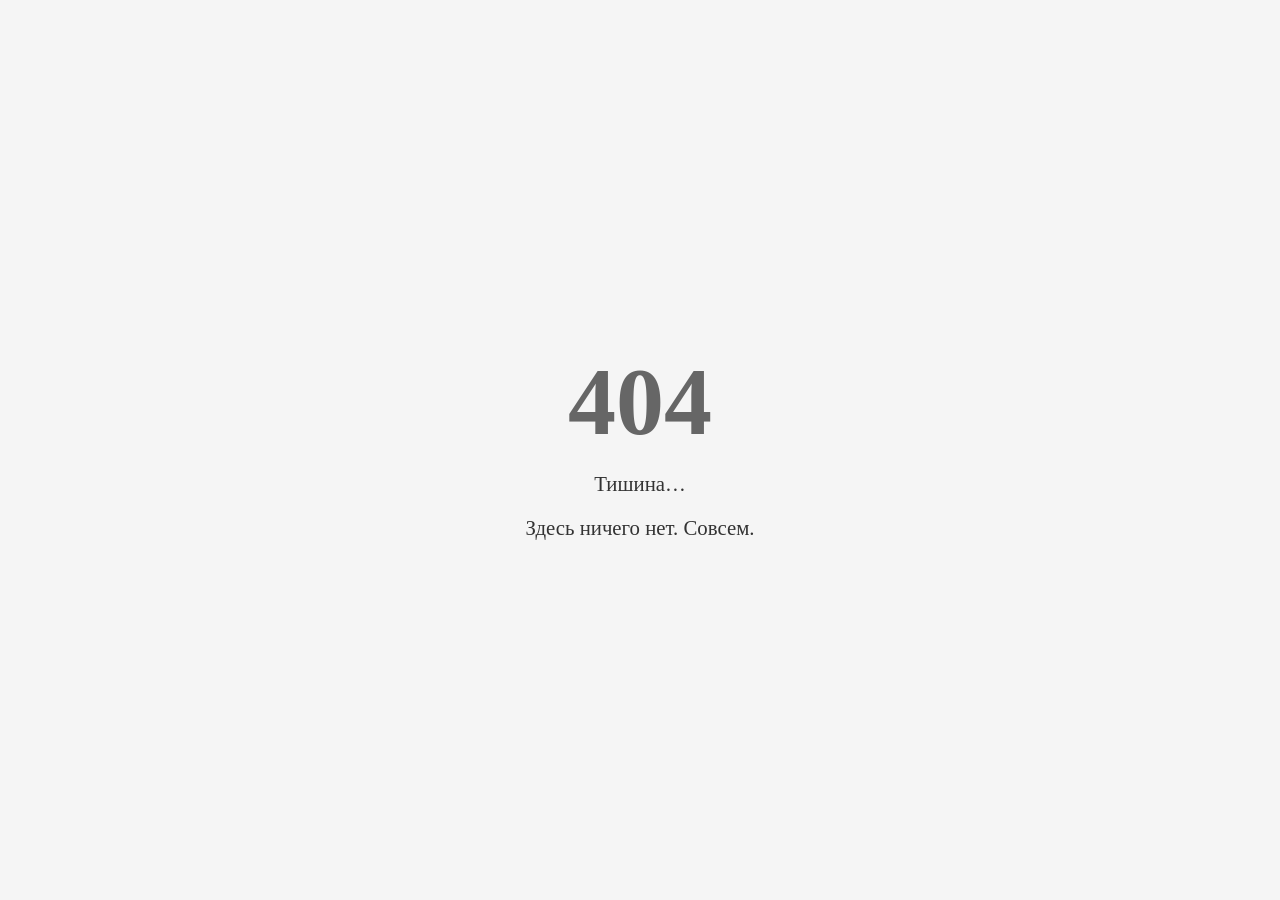
==== commit 168a07a6: "Add files via upload" ====
--- a/index.html
+++ b/index.html
@@ -1,2001 +1,54 @@
 <!DOCTYPE html>
 <html lang="ru">
-  <head>
-    <meta charset="UTF-8" />
-    <meta
-      name="viewport"
-      content="width=device-width, initial-scale=1.0, maximum-scale=1.0, user-scalable=no"
-    />
-    <title>Для тебя, Тамилла</title>
-    <link rel="preconnect" href="https://fonts.googleapis.com" />
-    <link rel="preconnect" href="https://fonts.gstatic.com" crossorigin />
-    <link
-      href="https://fonts.googleapis.com/css2?family=Cormorant+Garamond:ital,wght@0,400;0,500;0,600;0,700;1,400;1,500&family=Nunito:wght@300;400;500;600;700&display=swap"
-      rel="stylesheet"
-    />
+<head>
+    <meta charset="UTF-8">
+    <title>404 — Страница не найдена</title>
     <style>
-      /* ===== RESET & BASE ===== */
-      *,
-      *::before,
-      *::after {
-        margin: 0;
-        padding: 0;
-        box-sizing: border-box;
-      }
-
-      :root {
-        --pink-light: #fff0f3;
-        --pink: #ffb6c1;
-        --pink-medium: #f4a0b5;
-        --pink-deep: #e8839e;
-        --rose: #ff6b8a;
-        --red-soft: #e85d75;
-        --white: #ffffff;
-        --text-dark: #5c3d4e;
-        --text-light: #8b6577;
-        --shadow-soft: 0 4px 30px rgba(232, 131, 158, 0.15);
-        --shadow-glow: 0 0 40px rgba(255, 107, 138, 0.25);
-      }
-
-      html,
-      body {
-        overflow: hidden;
-        height: 100%;
-        height: 100dvh;
-        width: 100%;
-        font-family: "Nunito", "Segoe UI", Arial, sans-serif;
-        color: var(--text-dark);
-        background: var(--pink-light);
-        -webkit-font-smoothing: antialiased;
-        -moz-osx-font-smoothing: grayscale;
-        -webkit-tap-highlight-color: transparent;
-        touch-action: pan-y;
-      }
-
-      /* ===== PAGE SYSTEM ===== */
-      .page {
-        position: fixed;
-        top: 0;
-        left: 0;
-        width: 100%;
-        height: 100%;
-        height: 100dvh;
-        display: flex;
-        align-items: center;
-        justify-content: center;
-        opacity: 0;
-        visibility: hidden;
-        transition: opacity 0.8s ease, visibility 0.8s ease;
-        z-index: 1;
-        overflow-y: auto;
-        overflow-x: hidden;
-        -webkit-overflow-scrolling: touch;
-      }
-
-      .page.active {
-        opacity: 1;
-        visibility: visible;
-        z-index: 10;
-      }
-
-      .page-inner {
-        width: 100%;
-        max-width: 700px;
-        min-height: 100%;
-        min-height: 100dvh;
-        display: flex;
-        align-items: center;
-        justify-content: center;
-        padding: 40px 24px 100px;
-        margin: 0 auto;
-      }
-
-      /* ===== FLOATING HEARTS BACKGROUND ===== */
-      .hearts-bg {
-        position: fixed;
-        top: 0;
-        left: 0;
-        width: 100%;
-        height: 100%;
-        pointer-events: none;
-        z-index: 0;
-        overflow: hidden;
-      }
-
-      .heart-float {
-        position: absolute;
-        bottom: -60px;
-        opacity: 0;
-        animation: floatUp linear infinite;
-        pointer-events: none;
-      }
-
-      @keyframes floatUp {
-        0% {
-          transform: translateY(0) rotate(0deg) scale(1);
-          opacity: 0;
+        body {
+            font-family: 'Georgia', serif;
+            background-color: #f5f5f5;
+            color: #333;
+            text-align: center;
+            margin: 0;
+            padding: 0;
+            height: 100vh;
+            display: flex;
+            flex-direction: column;
+            justify-content: center;
+            align-items: center;
         }
-        10% {
-          opacity: 0.5;
+        /* .container {
+            max-width: 500px;
+            padding: 20px;
+            background-color: white;
+            border-radius: 12px;
+            box-shadow: 0 4px 15px rgba(0, 0, 0, 0.1);
+        } */
+        h1 {
+            font-size: 6rem;
+            margin: 0 0 10px 0;
+            color: #666;
         }
-        90% {
-          opacity: 0.2;
+        p {
+            font-size: 1.3rem;
+            line-height: 1.6;
+            margin: 10px 0;
         }
-        100% {
-          transform: translateY(-110vh) rotate(360deg) scale(0.4);
-          opacity: 0;
+        a {
+            color: #007bff;
+            text-decoration: none;
+            font-weight: 500;
         }
-      }
-
-      /* ===== SPARKLE PARTICLES ===== */
-      .sparkles-layer {
-        position: fixed;
-        top: 0;
-        left: 0;
-        width: 100%;
-        height: 100%;
-        pointer-events: none;
-        z-index: 0;
-        overflow: hidden;
-      }
-
-      .sparkle {
-        position: absolute;
-        width: 6px;
-        height: 6px;
-        border-radius: 50%;
-        background: var(--white);
-        box-shadow: 0 0 8px 2px rgba(255, 182, 193, 0.6),
-          0 0 16px 4px rgba(255, 107, 138, 0.3);
-        opacity: 0;
-        animation: sparkleAnim ease-in-out infinite;
-        pointer-events: none;
-      }
-
-      @keyframes sparkleAnim {
-        0%,
-        100% {
-          opacity: 0;
-          transform: scale(0.3) rotate(0deg);
+        a:hover {
+            text-decoration: underline;
         }
-        30% {
-          opacity: 1;
-          transform: scale(1) rotate(90deg);
-        }
-        70% {
-          opacity: 0.8;
-          transform: scale(0.8) rotate(180deg);
-        }
-      }
-
-      /* ===== BOKEH CIRCLES ===== */
-      .bokeh-layer {
-        position: fixed;
-        top: 0;
-        left: 0;
-        width: 100%;
-        height: 100%;
-        pointer-events: none;
-        z-index: 0;
-        overflow: hidden;
-      }
-
-      .bokeh {
-        position: absolute;
-        border-radius: 50%;
-        opacity: 0;
-        animation: bokehFloat ease-in-out infinite;
-        pointer-events: none;
-      }
-
-      @keyframes bokehFloat {
-        0% {
-          opacity: 0;
-          transform: translateY(0) translateX(0) scale(0.8);
-        }
-        20% {
-          opacity: 0.15;
-        }
-        50% {
-          opacity: 0.22;
-          transform: translateY(-40px) translateX(20px) scale(1.1);
-        }
-        80% {
-          opacity: 0.12;
-        }
-        100% {
-          opacity: 0;
-          transform: translateY(-80px) translateX(-15px) scale(0.9);
-        }
-      }
-
-      /* ===== LIGHT RAYS ===== */
-      .rays-layer {
-        position: fixed;
-        top: 0;
-        left: 0;
-        width: 100%;
-        height: 100%;
-        pointer-events: none;
-        z-index: 0;
-        overflow: hidden;
-      }
-
-      .light-ray {
-        position: absolute;
-        top: -20%;
-        width: 2px;
-        height: 140%;
-        opacity: 0;
-        transform-origin: top center;
-        animation: rayShine linear infinite;
-        pointer-events: none;
-      }
-
-      @keyframes rayShine {
-        0% {
-          opacity: 0;
-          transform: rotate(var(--ray-angle)) scaleY(0.5);
-        }
-        25% {
-          opacity: 0.08;
-          transform: rotate(var(--ray-angle)) scaleY(0.8);
-        }
-        50% {
-          opacity: 0.12;
-          transform: rotate(var(--ray-angle)) scaleY(1);
-        }
-        75% {
-          opacity: 0.06;
-          transform: rotate(var(--ray-angle)) scaleY(0.9);
-        }
-        100% {
-          opacity: 0;
-          transform: rotate(var(--ray-angle)) scaleY(0.5);
-        }
-      }
-
-      /* ===== FLOATING PETALS ===== */
-      .petals-layer {
-        position: fixed;
-        top: 0;
-        left: 0;
-        width: 100%;
-        height: 100%;
-        pointer-events: none;
-        z-index: 0;
-        overflow: hidden;
-      }
-
-      .petal {
-        position: absolute;
-        top: -40px;
-        opacity: 0;
-        animation: petalFall linear infinite;
-        pointer-events: none;
-        font-size: 16px;
-      }
-
-      @keyframes petalFall {
-        0% {
-          opacity: 0;
-          transform: translateY(0) translateX(0) rotate(0deg);
-        }
-        8% {
-          opacity: 0.6;
-        }
-        50% {
-          transform: translateY(50vh) translateX(var(--petal-drift))
-            rotate(180deg);
-          opacity: 0.5;
-        }
-        92% {
-          opacity: 0.2;
-        }
-        100% {
-          opacity: 0;
-          transform: translateY(110vh)
-            translateX(calc(var(--petal-drift) * -0.5)) rotate(360deg);
-        }
-      }
-
-      /* ===== GLOWING ORBS ===== */
-      .orbs-layer {
-        position: fixed;
-        top: 0;
-        left: 0;
-        width: 100%;
-        height: 100%;
-        pointer-events: none;
-        z-index: 0;
-        overflow: hidden;
-      }
-
-      .orb {
-        position: absolute;
-        border-radius: 50%;
-        opacity: 0;
-        filter: blur(1px);
-        animation: orbDrift ease-in-out infinite;
-        pointer-events: none;
-      }
-
-      @keyframes orbDrift {
-        0%,
-        100% {
-          opacity: 0;
-          transform: translate(0, 0) scale(0.6);
-        }
-        25% {
-          opacity: 0.35;
-          transform: translate(var(--orb-dx1), var(--orb-dy1)) scale(1);
-        }
-        50% {
-          opacity: 0.5;
-          transform: translate(var(--orb-dx2), var(--orb-dy2)) scale(1.15);
-        }
-        75% {
-          opacity: 0.3;
-          transform: translate(var(--orb-dx3), var(--orb-dy3)) scale(0.9);
-        }
-      }
-
-      /* ===== NAVIGATION DOTS ===== */
-      .nav-dots {
-        position: fixed;
-        bottom: 24px;
-        left: 50%;
-        transform: translateX(-50%);
-        display: flex;
-        gap: 12px;
-        z-index: 100;
-        background: rgba(255, 255, 255, 0.75);
-        -webkit-backdrop-filter: blur(12px);
-        backdrop-filter: blur(12px);
-        padding: 10px 22px;
-        border-radius: 30px;
-        box-shadow: var(--shadow-soft);
-      }
-
-      .nav-dot {
-        width: 12px;
-        height: 12px;
-        border-radius: 50%;
-        background: var(--pink);
-        border: none;
-        cursor: pointer;
-        transition: all 0.4s ease;
-        padding: 0;
-        -webkit-appearance: none;
-        appearance: none;
-        outline: none;
-      }
-
-      .nav-dot:hover {
-        background: var(--rose);
-        transform: scale(1.2);
-      }
-
-      .nav-dot.active {
-        background: var(--rose);
-        transform: scale(1.35);
-        box-shadow: 0 0 14px rgba(255, 107, 138, 0.5);
-      }
-
-      /* ===== BUTTONS ===== */
-      .btn-romantic {
-        font-family: "Nunito", sans-serif;
-        font-weight: 600;
-        font-size: 1.1rem;
-        padding: 15px 44px;
-        border: none;
-        border-radius: 50px;
-        background: linear-gradient(135deg, var(--rose), var(--pink-deep));
-        color: var(--white);
-        cursor: pointer;
-        transition: all 0.4s ease;
-        box-shadow: 0 4px 22px rgba(255, 107, 138, 0.35);
-        position: relative;
-        overflow: hidden;
-        letter-spacing: 0.5px;
-        -webkit-appearance: none;
-        appearance: none;
-        outline: none;
-        display: inline-block;
-      }
-
-      .btn-romantic::before {
-        content: "";
-        position: absolute;
-        top: 0;
-        left: -100%;
-        width: 100%;
-        height: 100%;
-        background: linear-gradient(
-          90deg,
-          transparent,
-          rgba(255, 255, 255, 0.3),
-          transparent
-        );
-        transition: left 0.6s ease;
-      }
-
-      .btn-romantic:hover {
-        transform: translateY(-3px) scale(1.03);
-        box-shadow: 0 8px 32px rgba(255, 107, 138, 0.5);
-      }
-
-      .btn-romantic:hover::before {
-        left: 100%;
-      }
-
-      .btn-romantic:active {
-        transform: translateY(-1px) scale(1.01);
-      }
-
-      /* ===== PAGE 1 - WELCOME ===== */
-      .page-welcome {
-        background: linear-gradient(
-          160deg,
-          var(--pink-light) 0%,
-          var(--cream) 40%,
-          var(--pink-light) 100%
-        );
-      }
-
-      .welcome-content {
-        text-align: center;
-        position: relative;
-      }
-
-      .welcome-heart-icon {
-        font-size: 4rem;
-        display: inline-block;
-        animation: heartPulse 1.5s ease-in-out infinite;
-        margin-bottom: 12px;
-        line-height: 1;
-      }
-
-      @keyframes heartPulse {
-        0%,
-        100% {
-          transform: scale(1);
-        }
-        50% {
-          transform: scale(1.18);
-        }
-      }
-
-      .welcome-title {
-        font-family: "Cormorant Garamond", Georgia, serif;
-        font-size: 3.6rem;
-        font-weight: 600;
-        color: var(--text-dark);
-        margin-bottom: 16px;
-        opacity: 0;
-        transform: translateY(30px);
-        line-height: 1.2;
-      }
-
-      .welcome-title .name-highlight {
-        color: var(--rose);
-        font-style: italic;
-        font-weight: 700;
-      }
-
-      .welcome-subtitle {
-        font-size: 1.25rem;
-        color: var(--text-light);
-        margin-bottom: 42px;
-        opacity: 0;
-        transform: translateY(20px);
-        font-weight: 300;
-        letter-spacing: 0.3px;
-        line-height: 1.5;
-      }
-
-      .welcome-btn-wrap {
-        opacity: 0;
-        transform: translateY(20px);
-      }
-
-      .welcome-decoration {
-        position: absolute;
-        font-size: 2rem;
-        opacity: 0.15;
-        pointer-events: none;
-      }
-
-      .welcome-decoration.d1 {
-        top: -60px;
-        left: -40px;
-        animation: gentleSway 4s ease-in-out infinite;
-      }
-      .welcome-decoration.d2 {
-        top: -40px;
-        right: -30px;
-        animation: gentleSway 5s ease-in-out infinite 0.5s;
-      }
-      .welcome-decoration.d3 {
-        bottom: -50px;
-        left: 20px;
-        animation: gentleSway 4.5s ease-in-out infinite 1s;
-      }
-      .welcome-decoration.d4 {
-        bottom: -40px;
-        right: -20px;
-        animation: gentleSway 3.5s ease-in-out infinite 1.5s;
-      }
-
-      @keyframes gentleSway {
-        0%,
-        100% {
-          transform: translateY(0) rotate(0deg);
-        }
-        50% {
-          transform: translateY(-10px) rotate(5deg);
-        }
-      }
-
-      /* ===== PAGE 2 - CONFESSION ===== */
-      .page-confession {
-        background: linear-gradient(
-          160deg,
-          var(--cream) 0%,
-          var(--white) 50%,
-          var(--pink-light) 100%
-        );
-      }
-
-      .confession-container {
-        text-align: center;
-        max-width: 600px;
-        width: 100%;
-      }
-
-      .confession-heading {
-        font-family: "Cormorant Garamond", Georgia, serif;
-        font-size: 2.2rem;
-        color: var(--text-dark);
-        margin-bottom: 36px;
-        font-weight: 600;
-      }
-
-      .confession-phrase {
-        font-size: 1.2rem;
-        color: var(--text-dark);
-        padding: 22px 28px;
-        margin-bottom: 18px;
-        background: var(--white);
-        border-radius: 20px;
-        box-shadow: var(--shadow-soft);
-        opacity: 0;
-        transform: translateY(30px);
-        transition: all 0.7s ease;
-        border-left: 4px solid var(--pink);
-        text-align: left;
-        line-height: 1.6;
-      }
-
-      .confession-phrase.visible {
-        opacity: 1;
-        transform: translateY(0);
-      }
-
-      .confession-phrase:hover {
-        transform: translateY(-3px);
-        box-shadow: 0 8px 40px rgba(232, 131, 158, 0.2);
-      }
-
-      .confession-btn-wrap {
-        margin-top: 32px;
-        opacity: 0;
-        transform: translateY(20px);
-        transition: all 0.7s ease;
-      }
-
-      .confession-btn-wrap.visible {
-        opacity: 1;
-        transform: translateY(0);
-      }
-
-      /* ===== PAGE 3 - QUESTION ===== */
-      .page-question {
-        background: linear-gradient(
-          160deg,
-          var(--pink-light) 0%,
-          var(--white) 50%,
-          var(--cream) 100%
-        );
-      }
-
-      .question-container {
-        text-align: center;
-        max-width: 500px;
-        width: 100%;
-      }
-
-      .question-icon {
-        font-size: 3.5rem;
-        margin-bottom: 8px;
-        display: inline-block;
-        animation: gentleSway 3s ease-in-out infinite;
-        line-height: 1;
-      }
-
-      .question-title {
-        font-family: "Cormorant Garamond", Georgia, serif;
-        font-size: 2.4rem;
-        color: var(--text-dark);
-        margin-bottom: 32px;
-        font-weight: 600;
-      }
-
-      .answer-buttons {
-        display: flex;
-        flex-direction: column;
-        gap: 14px;
-        margin-bottom: 20px;
-      }
-
-      .btn-answer {
-        font-family: "Nunito", sans-serif;
-        font-weight: 600;
-        font-size: 1.1rem;
-        padding: 16px 28px;
-        border: 2px solid var(--pink);
-        border-radius: 16px;
-        background: var(--white);
-        color: var(--text-dark);
-        cursor: pointer;
-        transition: all 0.35s ease;
-        box-shadow: var(--shadow-soft);
-        position: relative;
-        -webkit-appearance: none;
-        appearance: none;
-        outline: none;
-      }
-
-      .btn-answer:hover {
-        background: var(--pink-light);
-        border-color: var(--rose);
-        transform: translateY(-2px);
-        box-shadow: 0 6px 25px rgba(255, 107, 138, 0.3);
-      }
-
-      .btn-answer.correct-chosen {
-        background: linear-gradient(135deg, var(--rose), var(--pink-deep));
-        color: var(--white);
-        border-color: transparent;
-        transform: scale(1.05);
-      }
-
-      .btn-wrong {
-        transition: all 0.25s ease;
-        position: relative;
-      }
-
-      .wrong-tooltip {
-        display: none;
-        position: absolute;
-        top: -48px;
-        left: 50%;
-        transform: translateX(-50%);
-        background: var(--text-dark);
-        color: var(--white);
-        padding: 8px 18px;
-        border-radius: 12px;
-        font-size: 0.9rem;
-        white-space: nowrap;
-        z-index: 20;
-        animation: tooltipPop 0.4s ease;
-      }
-
-      .wrong-tooltip::after {
-        content: "";
-        position: absolute;
-        bottom: -6px;
-        left: 50%;
-        transform: translateX(-50%);
-        border-left: 7px solid transparent;
-        border-right: 7px solid transparent;
-        border-top: 7px solid var(--text-dark);
-      }
-
-      @keyframes tooltipPop {
-        0% {
-          opacity: 0;
-          transform: translateX(-50%) translateY(5px);
-        }
-        100% {
-          opacity: 1;
-          transform: translateX(-50%) translateY(0);
-        }
-      }
-
-      @keyframes shakeBtn {
-        0%,
-        100% {
-          transform: translateX(0);
-        }
-        10% {
-          transform: translateX(-10px) rotate(-2deg);
-        }
-        20% {
-          transform: translateX(10px) rotate(2deg);
-        }
-        30% {
-          transform: translateX(-8px) rotate(-1.5deg);
-        }
-        40% {
-          transform: translateX(8px) rotate(1.5deg);
-        }
-        50% {
-          transform: translateX(-5px);
-        }
-        60% {
-          transform: translateX(5px);
-        }
-        70% {
-          transform: translateX(-3px);
-        }
-        80% {
-          transform: translateX(3px);
-        }
-        90% {
-          transform: translateX(-1px);
-        }
-      }
-
-      .correct-result {
-        display: none;
-        text-align: center;
-        margin-top: 20px;
-        font-family: "Cormorant Garamond", Georgia, serif;
-        font-size: 2rem;
-        color: var(--rose);
-        animation: fadeInUp 0.6s ease;
-      }
-
-      .question-next-wrap {
-        display: none;
-        margin-top: 24px;
-        animation: fadeInUp 0.6s ease 0.3s both;
-      }
-
-      @keyframes fadeInUp {
-        from {
-          opacity: 0;
-          transform: translateY(20px);
-        }
-        to {
-          opacity: 1;
-          transform: translateY(0);
-        }
-      }
-
-      /* ===== PAGE 4 - MORE CONFESSIONS ===== */
-      .page-more {
-        background: linear-gradient(
-          160deg,
-          var(--cream) 0%,
-          var(--pink-light) 50%,
-          var(--white) 100%
-        );
-      }
-
-      .more-container {
-        text-align: center;
-        max-width: 600px;
-        width: 100%;
-      }
-
-      .more-heading {
-        font-family: "Cormorant Garamond", Georgia, serif;
-        font-size: 2.3rem;
-        color: var(--text-dark);
-        margin-bottom: 32px;
-        font-weight: 600;
-      }
-
-      .more-cards {
-        display: grid;
-        grid-template-columns: 1fr 1fr;
-        gap: 16px;
-        margin-bottom: 32px;
-      }
-
-      .more-card {
-        background: var(--white);
-        border-radius: 20px;
-        padding: 26px 20px;
-        box-shadow: var(--shadow-soft);
-        opacity: 0;
-        transform: translateY(25px) scale(0.95);
-        transition: all 0.6s ease;
-        border-top: 3px solid var(--pink);
-        text-align: center;
-      }
-
-      .more-card.visible {
-        opacity: 1;
-        transform: translateY(0) scale(1);
-      }
-
-      .more-card:hover {
-        transform: translateY(-5px) scale(1.02);
-        box-shadow: 0 10px 40px rgba(232, 131, 158, 0.25);
-      }
-
-      .more-card-icon {
-        font-size: 2.2rem;
-        margin-bottom: 10px;
-        display: block;
-        line-height: 1;
-      }
-
-      .more-card-text {
-        font-size: 1.05rem;
-        color: var(--text-dark);
-        line-height: 1.5;
-        font-weight: 500;
-      }
-
-      .more-btn-wrap {
-        opacity: 0;
-        transform: translateY(15px);
-        transition: all 0.7s ease;
-      }
-
-      .more-btn-wrap.visible {
-        opacity: 1;
-        transform: translateY(0);
-      }
-
-      /* ===== PAGE 5 - FINAL ===== */
-      .page-final {
-        background: linear-gradient(
-          160deg,
-          var(--pink-light) 0%,
-          var(--cream) 40%,
-          var(--pink-light) 100%
-        );
-      }
-
-      .final-container {
-        text-align: center;
-        max-width: 560px;
-        width: 100%;
-        position: relative;
-      }
-
-      .final-glow {
-        position: absolute;
-        top: 50%;
-        left: 50%;
-        transform: translate(-50%, -50%);
-        width: 320px;
-        height: 320px;
-        background: radial-gradient(
-          circle,
-          rgba(255, 107, 138, 0.12) 0%,
-          transparent 70%
-        );
-        border-radius: 50%;
-        pointer-events: none;
-        animation: glowPulse 3s ease-in-out infinite;
-      }
-
-      @keyframes glowPulse {
-        0%,
-        100% {
-          transform: translate(-50%, -50%) scale(1);
-          opacity: 0.6;
-        }
-        50% {
-          transform: translate(-50%, -50%) scale(1.2);
-          opacity: 1;
-        }
-      }
-
-      .final-heart {
-        font-size: 4rem;
-        display: inline-block;
-        animation: heartPulse 1.2s ease-in-out infinite;
-        margin-bottom: 16px;
-        position: relative;
-        z-index: 2;
-        line-height: 1;
-      }
-
-      .final-text {
-        font-family: "Cormorant Garamond", Georgia, serif;
-        font-size: 1.55rem;
-        line-height: 1.8;
-        color: var(--text-dark);
-        margin-bottom: 36px;
-        position: relative;
-        z-index: 2;
-        font-weight: 500;
-        opacity: 0;
-        transform: translateY(20px);
-      }
-
-      .final-text .final-name {
-        font-size: 2.5rem;
-        font-weight: 700;
-        color: var(--rose);
-        display: block;
-        margin-bottom: 14px;
-        font-style: italic;
-      }
-
-      .final-text .final-love {
-        font-size: 1.75rem;
-        font-weight: 700;
-        color: var(--red-soft);
-      }
-
-      .final-btn-wrap {
-        position: relative;
-        z-index: 2;
-        opacity: 0;
-        transform: translateY(15px);
-      }
-
-      .hug-result {
-        display: none;
-        font-family: "Cormorant Garamond", Georgia, serif;
-        font-size: 2.4rem;
-        color: var(--rose);
-        margin-top: 20px;
-        animation: fadeInUp 0.5s ease;
-        position: relative;
-        z-index: 2;
-      }
-
-      /* ===== HEART BURST ===== */
-      .heart-burst {
-        position: fixed;
-        pointer-events: none;
-        z-index: 1000;
-        animation: burstHeart 1.5s ease-out forwards;
-      }
-
-      @keyframes burstHeart {
-        0% {
-          opacity: 1;
-          transform: translate(0, 0) scale(1) rotate(0deg);
-        }
-        100% {
-          opacity: 0;
-          transform: translate(var(--tx), var(--ty)) scale(0.3)
-            rotate(var(--rot));
-        }
-      }
-
-      /* ===== MOBILE RESPONSIVE ===== */
-
-      /* Tablets */
-      @media (max-width: 768px) {
-        .page-inner {
-          padding: 32px 20px 90px;
-        }
-
-        .welcome-title {
-          font-size: 2.8rem;
-        }
-
-        .welcome-subtitle {
-          font-size: 1.1rem;
-          margin-bottom: 34px;
-        }
-
-        .welcome-heart-icon {
-          font-size: 3.2rem;
-        }
-
-        .confession-heading,
-        .question-title,
-        .more-heading {
-          font-size: 1.9rem;
-        }
-
-        .confession-phrase {
-          font-size: 1.1rem;
-          padding: 18px 22px;
-        }
-
-        .more-cards {
-          grid-template-columns: 1fr 1fr;
-          gap: 14px;
-        }
-
-        .more-card {
-          padding: 22px 16px;
-        }
-
-        .final-text {
-          font-size: 1.35rem;
-        }
-
-        .final-text .final-name {
-          font-size: 2.1rem;
-        }
-
-        .final-text .final-love {
-          font-size: 1.5rem;
-        }
-
-        .btn-romantic {
-          font-size: 1rem;
-          padding: 13px 34px;
-        }
-
-        .btn-answer {
-          font-size: 1rem;
-          padding: 14px 22px;
-        }
-
-        .nav-dots {
-          bottom: 16px;
-          padding: 8px 18px;
-          gap: 10px;
-        }
-
-        .nav-dot {
-          width: 11px;
-          height: 11px;
-        }
-      }
-
-      /* Small phones */
-      @media (max-width: 480px) {
-        .page-inner {
-          padding: 24px 16px 84px;
-        }
-
-        .welcome-title {
-          font-size: 2.2rem;
-        }
-
-        .welcome-subtitle {
-          font-size: 1rem;
-          margin-bottom: 28px;
-        }
-
-        .welcome-heart-icon {
-          font-size: 2.8rem;
-        }
-
-        .welcome-decoration {
-          font-size: 1.4rem;
-        }
-
-        .confession-heading {
-          font-size: 1.6rem;
-          margin-bottom: 28px;
-        }
-
-        .confession-phrase {
-          font-size: 1rem;
-          padding: 16px 18px;
-          border-radius: 16px;
-          margin-bottom: 14px;
-        }
-
-        .question-icon {
-          font-size: 2.8rem;
-        }
-
-        .question-title {
-          font-size: 1.6rem;
-          margin-bottom: 24px;
-        }
-
-        .btn-answer {
-          font-size: 0.95rem;
-          padding: 14px 18px;
-          border-radius: 14px;
-        }
-
-        .correct-result {
-          font-size: 1.6rem;
-        }
-
-        .more-heading {
-          font-size: 1.6rem;
-          margin-bottom: 24px;
-        }
-
-        .more-cards {
-          grid-template-columns: 1fr;
-          gap: 14px;
-        }
-
-        .more-card {
-          padding: 20px 18px;
-          border-radius: 16px;
-        }
-
-        .more-card-icon {
-          font-size: 1.8rem;
-        }
-
-        .more-card-text {
-          font-size: 0.95rem;
-        }
-
-        .final-glow {
-          width: 240px;
-          height: 240px;
-        }
-
-        .final-heart {
-          font-size: 3rem;
-        }
-
-        .final-text {
-          font-size: 1.15rem;
-          line-height: 1.7;
-          margin-bottom: 28px;
-        }
-
-        .final-text .final-name {
-          font-size: 1.75rem;
-          margin-bottom: 10px;
-        }
-
-        .final-text .final-love {
-          font-size: 1.3rem;
-        }
-
-        .hug-result {
-          font-size: 1.9rem;
-        }
-
-        .btn-romantic {
-          font-size: 0.95rem;
-          padding: 12px 30px;
-        }
-
-        .nav-dots {
-          bottom: 12px;
-          padding: 7px 14px;
-          gap: 9px;
-        }
-
-        .nav-dot {
-          width: 10px;
-          height: 10px;
-        }
-      }
-
-      /* Very small phones */
-      @media (max-width: 360px) {
-        .welcome-title {
-          font-size: 1.9rem;
-        }
-
-        .welcome-subtitle {
-          font-size: 0.92rem;
-        }
-
-        .confession-heading,
-        .question-title,
-        .more-heading {
-          font-size: 1.4rem;
-        }
-
-        .final-text .final-name {
-          font-size: 1.5rem;
-        }
-
-        .btn-romantic {
-          padding: 11px 26px;
-          font-size: 0.9rem;
-        }
-
-        .btn-answer {
-          padding: 12px 14px;
-          font-size: 0.9rem;
-        }
-      }
-
-      /* Landscape phones */
-      @media (max-height: 500px) and (orientation: landscape) {
-        .page-inner {
-          padding: 16px 20px 70px;
-          align-items: flex-start;
-        }
-
-        .welcome-heart-icon {
-          font-size: 2rem;
-          margin-bottom: 6px;
-        }
-
-        .welcome-title {
-          font-size: 1.8rem;
-          margin-bottom: 8px;
-        }
-
-        .welcome-subtitle {
-          font-size: 0.9rem;
-          margin-bottom: 16px;
-        }
-
-        .confession-heading,
-        .question-title,
-        .more-heading {
-          font-size: 1.4rem;
-          margin-bottom: 16px;
-        }
-
-        .confession-phrase {
-          padding: 12px 16px;
-          font-size: 0.9rem;
-          margin-bottom: 10px;
-        }
-
-        .more-cards {
-          grid-template-columns: 1fr 1fr;
-          gap: 10px;
-        }
-
-        .more-card {
-          padding: 14px 12px;
-        }
-
-        .final-heart {
-          font-size: 2rem;
-          margin-bottom: 8px;
-        }
-
-        .final-text {
-          font-size: 1rem;
-          margin-bottom: 16px;
-        }
-
-        .final-text .final-name {
-          font-size: 1.4rem;
-        }
-
-        .btn-romantic {
-          padding: 10px 24px;
-          font-size: 0.85rem;
-        }
-
-        .nav-dots {
-          bottom: 8px;
-        }
-      }
-
-      /* Safe area (notch phones) */
-      @supports (padding-bottom: env(safe-area-inset-bottom)) {
-        .nav-dots {
-          bottom: calc(12px + env(safe-area-inset-bottom));
-        }
-
-        .page-inner {
-          padding-bottom: calc(90px + env(safe-area-inset-bottom));
-        }
-      }
     </style>
-  </head>
-  <body>
-    <!-- Background Animation Layers -->
-    <div class="rays-layer" id="raysLayer"></div>
-    <div class="bokeh-layer" id="bokehLayer"></div>
-    <div class="sparkles-layer" id="sparklesLayer"></div>
-    <div class="petals-layer" id="petalsLayer"></div>
-    <div class="orbs-layer" id="orbsLayer"></div>
-    <div class="hearts-bg" id="heartsBg"></div>
-
-    <!-- Navigation Dots -->
-    <nav class="nav-dots" id="navDots" aria-label="Page navigation">
-      <button
-        class="nav-dot active"
-        data-page="0"
-        aria-label="Page 1"
-        type="button"
-      ></button>
-      <button
-        class="nav-dot"
-        data-page="1"
-        aria-label="Page 2"
-        type="button"
-      ></button>
-      <button
-        class="nav-dot"
-        data-page="2"
-        aria-label="Page 3"
-        type="button"
-      ></button>
-      <button
-        class="nav-dot"
-        data-page="3"
-        aria-label="Page 4"
-        type="button"
-      ></button>
-      <button
-        class="nav-dot"
-        data-page="4"
-        aria-label="Page 5"
-        type="button"
-      ></button>
-    </nav>
-
-    <!-- PAGE 1: Welcome -->
-    <section class="page page-welcome active" id="page0" aria-label="Welcome">
-      <div class="page-inner">
-        <div class="welcome-content">
-          <span class="welcome-decoration d1">&#127800;</span>
-          <span class="welcome-decoration d2">&#10024;</span>
-          <span class="welcome-decoration d3">&#128149;</span>
-          <span class="welcome-decoration d4">&#127799;</span>
-
-          <div class="welcome-heart-icon">&#128150;</div>
-          <h1 class="welcome-title" id="welcomeTitle">
-            Для тебя, <span class="name-highlight">Тамилла</span>
-          </h1>
-          <p class="welcome-subtitle" id="welcomeSubtitle">
-            У меня для тебя маленький сюрприз...
-          </p>
-          <div class="welcome-btn-wrap" id="welcomeBtn">
-            <button class="btn-romantic" type="button" id="startBtn">
-              Начать
-            </button>
-          </div>
-        </div>
-      </div>
-    </section>
-
-    <!-- PAGE 2: Confession -->
-    <section class="page page-confession" id="page1" aria-label="Confessions">
-      <div class="page-inner">
-        <div class="confession-container">
-          <h2 class="confession-heading">Хочу тебе сказать...</h2>
-          <div class="confession-phrase" data-delay="0">
-            Ты делаешь мой мир ярче &#10024;
-          </div>
-          <div class="confession-phrase" data-delay="1">
-            С тобой даже обычные дни становятся волшебными &#127769;
-          </div>
-          <div class="confession-phrase" data-delay="2">
-            Я бесконечно рад, что ты у меня есть &#128151;
-          </div>
-          <div class="confession-btn-wrap" id="confessionBtn">
-            <button class="btn-romantic" type="button" id="confNextBtn">
-              Дальше
-            </button>
-          </div>
-        </div>
-      </div>
-    </section>
-
-    <!-- PAGE 3: Question -->
-    <section class="page page-question" id="page2" aria-label="Question">
-      <div class="page-inner">
-        <div class="question-container">
-          <div class="question-icon">&#128140;</div>
-          <h2 class="question-title">Что ты для меня?</h2>
-          <div class="answer-buttons" id="answerButtons">
-            <button class="btn-answer btn-correct" type="button">
-              &#128150; Любимая
-            </button>
-            <button class="btn-answer btn-correct" type="button">
-              &#127800; Самая особенная
-            </button>
-            <button class="btn-answer btn-correct" type="button">
-              &#128081; Королева моего сердца
-            </button>
-            <button class="btn-answer btn-wrong" type="button" id="wrongBtn">
-              &#128683; Просто знакомая
-              <span class="wrong-tooltip" id="wrongTooltip"
-                >Даже не думай &#128527;</span
-              >
-            </button>
-          </div>
-          <div class="correct-result" id="correctResult">
-            Правильный ответ &#10084;&#65039;
-          </div>
-          <div class="question-next-wrap" id="questionNext">
-            <button class="btn-romantic" type="button" id="qNextBtn">
-              Дальше
-            </button>
-          </div>
-        </div>
-      </div>
-    </section>
-
-    <!-- PAGE 4: More Confessions -->
-    <section class="page page-more" id="page3" aria-label="More confessions">
-      <div class="page-inner">
-        <div class="more-container">
-          <h2 class="more-heading">А ещё... &#129392;</h2>
-          <div class="more-cards">
-            <div class="more-card" data-delay="0">
-              <span class="more-card-icon">&#128522;</span>
-              <span class="more-card-text">Мне нравится твоя улыбка</span>
-            </div>
-            <div class="more-card" data-delay="1">
-              <span class="more-card-icon">&#127912;</span>
-              <span class="more-card-text">Ты — моё вдохновение</span>
-            </div>
-            <div class="more-card" data-delay="2">
-              <span class="more-card-icon">&#128330;&#65039;</span>
-              <span class="more-card-text">С тобой спокойно и тепло</span>
-            </div>
-            <div class="more-card" data-delay="3">
-              <span class="more-card-icon">&#128157;</span>
-              <span class="more-card-text">Я выбираю тебя каждый день</span>
-            </div>
-          </div>
-          <div class="more-btn-wrap" id="moreBtn">
-            <button class="btn-romantic" type="button" id="moreNextBtn">
-              Ещё сюрприз
-            </button>
-          </div>
-        </div>
-      </div>
-    </section>
-
-    <!-- PAGE 5: Final Surprise -->
-    <section class="page page-final" id="page4" aria-label="Final surprise">
-      <div class="page-inner">
-        <div class="final-container">
-          <div class="final-glow"></div>
-          <div class="final-heart">&#10084;&#65039;</div>
-          <div class="final-text" id="finalText">
-            <span class="final-name">Тамилла,</span>
-            спасибо тебе за всё тепло, нежность и счастье.<br />
-            Ты очень важна для меня.<br /><br />
-            <span class="final-love">Я тебя люблю &#10084;&#65039;</span>
-          </div>
-          <div class="final-btn-wrap" id="finalBtn">
-            <button class="btn-romantic" type="button" id="hugBtn">
-              Обнять виртуально &#129303;
-            </button>
-          </div>
-          <div class="hug-result" id="hugResult">Обнял &#128150;</div>
-        </div>
-      </div>
-    </section>
-
-    <script>
-      (function () {
-        "use strict";
-
-        // ===== STATE =====
-        var currentPage = 0;
-        var totalPages = 5;
-        var pageInitialized = [false, false, false, false, false];
-        var wrongBtnAttempts = 0;
-        var isTransitioning = false;
-
-        // ===== DETECT MOBILE =====
-        var isMobile = window.innerWidth < 500;
-
-        // ===== FLOATING HEARTS =====
-        function createFloatingHearts() {
-          var container = document.getElementById("heartsBg");
-          var hearts = [
-            "\u{1F495}",
-            "\u{1F497}",
-            "\u{1F496}",
-            "\u{1FA77}",
-            "\u2665",
-            "\u{1F90D}",
-            "\u{1F338}",
-          ];
-          var count = isMobile ? 10 : 18;
-
-          for (var i = 0; i < count; i++) {
-            var heart = document.createElement("span");
-            heart.className = "heart-float";
-            heart.textContent =
-              hearts[Math.floor(Math.random() * hearts.length)];
-            heart.style.left = Math.random() * 100 + "%";
-            heart.style.fontSize = Math.random() * 14 + 12 + "px";
-            heart.style.animationDuration = Math.random() * 8 + 10 + "s";
-            heart.style.animationDelay = Math.random() * 12 + "s";
-            container.appendChild(heart);
-          }
-        }
-
-        // ===== SPARKLE PARTICLES =====
-        function createSparkles() {
-          var container = document.getElementById("sparklesLayer");
-          var count = isMobile ? 14 : 28;
-
-          for (var i = 0; i < count; i++) {
-            var sparkle = document.createElement("span");
-            sparkle.className = "sparkle";
-            sparkle.style.left = Math.random() * 100 + "%";
-            sparkle.style.top = Math.random() * 100 + "%";
-            var size = Math.random() * 5 + 3;
-            sparkle.style.width = size + "px";
-            sparkle.style.height = size + "px";
-            sparkle.style.animationDuration = Math.random() * 3 + 2 + "s";
-            sparkle.style.animationDelay = Math.random() * 5 + "s";
-            container.appendChild(sparkle);
-          }
-        }
-
-        // ===== BOKEH CIRCLES =====
-        function createBokeh() {
-          var container = document.getElementById("bokehLayer");
-          var colors = [
-            "rgba(255, 182, 193, 0.2)",
-            "rgba(255, 107, 138, 0.15)",
-            "rgba(244, 160, 181, 0.18)",
-            "rgba(232, 131, 158, 0.12)",
-            "rgba(255, 240, 243, 0.25)",
-            "rgba(255, 200, 210, 0.2)",
-          ];
-          var count = isMobile ? 8 : 14;
-
-          for (var i = 0; i < count; i++) {
-            var bokeh = document.createElement("div");
-            bokeh.className = "bokeh";
-            var size = Math.random() * 100 + 40;
-            bokeh.style.width = size + "px";
-            bokeh.style.height = size + "px";
-            bokeh.style.left = Math.random() * 100 + "%";
-            bokeh.style.top = Math.random() * 100 + "%";
-            bokeh.style.background =
-              "radial-gradient(circle, " +
-              colors[Math.floor(Math.random() * colors.length)] +
-              ", transparent 70%)";
-            bokeh.style.animationDuration = Math.random() * 6 + 6 + "s";
-            bokeh.style.animationDelay = Math.random() * 8 + "s";
-            container.appendChild(bokeh);
-          }
-        }
-
-        // ===== LIGHT RAYS =====
-        function createLightRays() {
-          var container = document.getElementById("raysLayer");
-          var count = isMobile ? 4 : 7;
-
-          for (var i = 0; i < count; i++) {
-            var ray = document.createElement("div");
-            ray.className = "light-ray";
-            var angle = -30 + (60 / count) * i + (Math.random() - 0.5) * 10;
-            ray.style.setProperty("--ray-angle", angle + "deg");
-            ray.style.left = 10 + (80 / count) * i + "%";
-            ray.style.width = Math.random() * 40 + 20 + "px";
-            ray.style.background =
-              "linear-gradient(180deg, rgba(255,182,193,0.06) 0%, rgba(255,107,138,0.04) 40%, transparent 100%)";
-            ray.style.animationDuration = Math.random() * 6 + 8 + "s";
-            ray.style.animationDelay = Math.random() * 5 + "s";
-            container.appendChild(ray);
-          }
-        }
-
-        // ===== FALLING PETALS =====
-        function createPetals() {
-          var container = document.getElementById("petalsLayer");
-          var petalChars = [
-            "\u{1F33A}",
-            "\u{1F33B}",
-            "\u{1F33C}",
-            "\u{1F33E}",
-            "\u2727",
-            "\u2726",
-          ];
-          var count = isMobile ? 8 : 14;
-
-          for (var i = 0; i < count; i++) {
-            var petal = document.createElement("span");
-            petal.className = "petal";
-            petal.textContent =
-              petalChars[Math.floor(Math.random() * petalChars.length)];
-            petal.style.left = Math.random() * 100 + "%";
-            petal.style.fontSize = Math.random() * 10 + 10 + "px";
-            var drift = (Math.random() - 0.5) * 120;
-            petal.style.setProperty("--petal-drift", drift + "px");
-            petal.style.animationDuration = Math.random() * 8 + 10 + "s";
-            petal.style.animationDelay = Math.random() * 14 + "s";
-            container.appendChild(petal);
-          }
-        }
-
-        // ===== GLOWING ORBS =====
-        function createOrbs() {
-          var container = document.getElementById("orbsLayer");
-          var orbColors = [
-            "radial-gradient(circle, rgba(255,107,138,0.35), rgba(255,107,138,0.05) 60%, transparent 80%)",
-            "radial-gradient(circle, rgba(255,182,193,0.4), rgba(255,182,193,0.08) 60%, transparent 80%)",
-            "radial-gradient(circle, rgba(244,160,181,0.3), rgba(244,160,181,0.05) 60%, transparent 80%)",
-            "radial-gradient(circle, rgba(255,200,210,0.35), rgba(255,200,210,0.06) 60%, transparent 80%)",
-          ];
-          var count = isMobile ? 5 : 8;
-
-          for (var i = 0; i < count; i++) {
-            var orb = document.createElement("div");
-            orb.className = "orb";
-            var size = Math.random() * 30 + 12;
-            orb.style.width = size + "px";
-            orb.style.height = size + "px";
-            orb.style.left = Math.random() * 90 + 5 + "%";
-            orb.style.top = Math.random() * 90 + 5 + "%";
-            orb.style.background =
-              orbColors[Math.floor(Math.random() * orbColors.length)];
-
-            orb.style.setProperty(
-              "--orb-dx1",
-              (Math.random() - 0.5) * 60 + "px"
-            );
-            orb.style.setProperty(
-              "--orb-dy1",
-              (Math.random() - 0.5) * 60 + "px"
-            );
-            orb.style.setProperty(
-              "--orb-dx2",
-              (Math.random() - 0.5) * 80 + "px"
-            );
-            orb.style.setProperty(
-              "--orb-dy2",
-              (Math.random() - 0.5) * 80 + "px"
-            );
-            orb.style.setProperty(
-              "--orb-dx3",
-              (Math.random() - 0.5) * 50 + "px"
-            );
-            orb.style.setProperty(
-              "--orb-dy3",
-              (Math.random() - 0.5) * 50 + "px"
-            );
-
-            orb.style.animationDuration = Math.random() * 8 + 8 + "s";
-            orb.style.animationDelay = Math.random() * 6 + "s";
-            container.appendChild(orb);
-          }
-        }
-
-        // ===== PAGE NAVIGATION =====
-        function goToPage(index) {
-          if (
-            index < 0 ||
-            index >= totalPages ||
-            index === currentPage ||
-            isTransitioning
-          )
-            return;
-          isTransitioning = true;
-
-          document
-            .getElementById("page" + currentPage)
-            .classList.remove("active");
-          currentPage = index;
-          document.getElementById("page" + currentPage).classList.add("active");
-
-          var dots = document.querySelectorAll(".nav-dot");
-          for (var i = 0; i < dots.length; i++) {
-            if (i === currentPage) {
-              dots[i].classList.add("active");
-            } else {
-              dots[i].classList.remove("active");
-            }
-          }
-
-          setTimeout(function () {
-            initPage(currentPage);
-            isTransitioning = false;
-          }, 200);
-        }
-
-        // Nav dots
-        var navDots = document.querySelectorAll(".nav-dot");
-        for (var i = 0; i < navDots.length; i++) {
-          navDots[i].addEventListener("click", function () {
-            goToPage(parseInt(this.getAttribute("data-page")));
-          });
-        }
-
-        // Button clicks
-        document
-          .getElementById("startBtn")
-          .addEventListener("click", function () {
-            goToPage(1);
-          });
-        document
-          .getElementById("confNextBtn")
-          .addEventListener("click", function () {
-            goToPage(2);
-          });
-        document
-          .getElementById("qNextBtn")
-          .addEventListener("click", function () {
-            goToPage(3);
-          });
-        document
-          .getElementById("moreNextBtn")
-          .addEventListener("click", function () {
-            goToPage(4);
-          });
-
-        // ===== PAGE INITIALIZATIONS =====
-        function initPage(index) {
-          if (pageInitialized[index]) return;
-          pageInitialized[index] = true;
-
-          switch (index) {
-            case 1:
-              initConfessionPage();
-              break;
-            case 3:
-              initMorePage();
-              break;
-            case 4:
-              initFinalPage();
-              break;
-          }
-        }
-
-        // Page 1 - Welcome animation
-        function initWelcomePage() {
-          var title = document.getElementById("welcomeTitle");
-          var subtitle = document.getElementById("welcomeSubtitle");
-          var btn = document.getElementById("welcomeBtn");
-
-          setTimeout(function () {
-            title.style.transition = "all 0.9s ease";
-            title.style.opacity = "1";
-            title.style.transform = "translateY(0)";
-          }, 400);
-
-          setTimeout(function () {
-            subtitle.style.transition = "all 0.8s ease";
-            subtitle.style.opacity = "1";
-            subtitle.style.transform = "translateY(0)";
-          }, 900);
-
-          setTimeout(function () {
-            btn.style.transition = "all 0.8s ease";
-            btn.style.opacity = "1";
-            btn.style.transform = "translateY(0)";
-          }, 1400);
-        }
-
-        // Page 2 - Confession phrases
-        function initConfessionPage() {
-          var phrases = document.querySelectorAll(".confession-phrase");
-          for (var i = 0; i < phrases.length; i++) {
-            (function (idx) {
-              setTimeout(function () {
-                phrases[idx].classList.add("visible");
-              }, 400 + idx * 700);
-            })(i);
-          }
-
-          setTimeout(function () {
-            document.getElementById("confessionBtn").classList.add("visible");
-          }, 400 + phrases.length * 700 + 300);
-        }
-
-        // Page 3 - Wrong button escape
-        var wrongBtn = document.getElementById("wrongBtn");
-        var wrongTooltip = document.getElementById("wrongTooltip");
-
-        function escapeButton(e) {
-          e.preventDefault();
-          e.stopPropagation();
-          wrongBtnAttempts++;
-
-          // Show tooltip
-          wrongTooltip.style.display = "block";
-          setTimeout(function () {
-            wrongTooltip.style.display = "none";
-          }, 1500);
-
-          if (wrongBtnAttempts <= 2) {
-            wrongBtn.style.animation = "shakeBtn 0.6s ease";
-            setTimeout(function () {
-              wrongBtn.style.animation = "";
-            }, 650);
-          } else {
-            // Run away
-            var container = document.getElementById("answerButtons");
-            var containerRect = container.getBoundingClientRect();
-            var btnRect = wrongBtn.getBoundingClientRect();
-            var maxX = (containerRect.width - btnRect.width) / 2;
-            var maxY = 50;
-
-            var newX = (Math.random() - 0.5) * maxX * 2;
-            var newY = (Math.random() - 0.5) * maxY * 2;
-
-            wrongBtn.style.transition = "transform 0.3s ease";
-            wrongBtn.style.transform =
-              "translate(" + newX + "px, " + newY + "px)";
-          }
-        }
-
-        wrongBtn.addEventListener("mouseenter", escapeButton);
-        wrongBtn.addEventListener("touchstart", escapeButton, {
-          passive: false,
-        });
-        wrongBtn.addEventListener("click", function (e) {
-          e.preventDefault();
-          escapeButton(e);
-        });
-
-        // Correct answers
-        var correctBtns = document.querySelectorAll(".btn-correct");
-        for (var c = 0; c < correctBtns.length; c++) {
-          correctBtns[c].addEventListener("click", function () {
-            correctAnswer(this);
-          });
-        }
-
-        function correctAnswer(btn) {
-          var allBtns = document.querySelectorAll(".btn-answer");
-          for (var j = 0; j < allBtns.length; j++) {
-            allBtns[j].style.pointerEvents = "none";
-            if (allBtns[j] !== btn) {
-              allBtns[j].style.opacity = "0.35";
-            }
-          }
-          btn.classList.add("correct-chosen");
-
-          document.getElementById("correctResult").style.display = "block";
-          document.getElementById("questionNext").style.display = "block";
-
-          createHeartBurst(window.innerWidth / 2, window.innerHeight / 2, 20);
-        }
-
-        // Page 4 - More confessions cards
-        function initMorePage() {
-          var cards = document.querySelectorAll(".more-card");
-          for (var i = 0; i < cards.length; i++) {
-            (function (idx) {
-              setTimeout(function () {
-                cards[idx].classList.add("visible");
-              }, 200 + idx * 350);
-            })(i);
-          }
-
-          setTimeout(function () {
-            document.getElementById("moreBtn").classList.add("visible");
-          }, 200 + cards.length * 350 + 300);
-        }
-
-        // Page 5 - Final
-        function initFinalPage() {
-          var text = document.getElementById("finalText");
-          var btn = document.getElementById("finalBtn");
-
-          setTimeout(function () {
-            text.style.transition = "all 1s ease";
-            text.style.opacity = "1";
-            text.style.transform = "translateY(0)";
-          }, 500);
-
-          setTimeout(function () {
-            btn.style.transition = "all 0.8s ease";
-            btn.style.opacity = "1";
-            btn.style.transform = "translateY(0)";
-          }, 1200);
-        }
-
-        // Virtual hug
-        document
-          .getElementById("hugBtn")
-          .addEventListener("click", function () {
-            var btn = this;
-            var result = document.getElementById("hugResult");
-
-            btn.style.display = "none";
-            result.style.display = "block";
-
-            for (var i = 0; i < 5; i++) {
-              (function (idx) {
-                setTimeout(function () {
-                  createHeartBurst(
-                    window.innerWidth / 2 + (Math.random() - 0.5) * 200,
-                    window.innerHeight / 2 + (Math.random() - 0.5) * 200,
-                    18
-                  );
-                }, idx * 200);
-              })(i);
-            }
-          });
-
-        // ===== HEART BURST EFFECT =====
-        function createHeartBurst(x, y, count) {
-          var emojis = [
-            "\u2764\uFE0F",
-            "\u{1F496}",
-            "\u{1F495}",
-            "\u{1F497}",
-            "\u{1F49D}",
-            "\u{1FA77}",
-            "\u{1F90D}",
-          ];
-          for (var i = 0; i < count; i++) {
-            var heart = document.createElement("span");
-            heart.className = "heart-burst";
-            heart.textContent =
-              emojis[Math.floor(Math.random() * emojis.length)];
-            heart.style.left = x + "px";
-            heart.style.top = y + "px";
-            heart.style.fontSize = Math.random() * 18 + 14 + "px";
-
-            var angle =
-              ((Math.PI * 2) / count) * i + (Math.random() - 0.5) * 0.5;
-            var distance = Math.random() * 160 + 70;
-            var tx = Math.cos(angle) * distance;
-            var ty = Math.sin(angle) * distance - 50;
-            var rot = (Math.random() - 0.5) * 720;
-
-            heart.style.setProperty("--tx", tx + "px");
-            heart.style.setProperty("--ty", ty + "px");
-            heart.style.setProperty("--rot", rot + "deg");
-
-            document.body.appendChild(heart);
-
-            (function (el) {
-              setTimeout(function () {
-                if (el.parentNode) el.parentNode.removeChild(el);
-              }, 1600);
-            })(heart);
-          }
-        }
-
-        // ===== KEYBOARD NAVIGATION =====
-        document.addEventListener("keydown", function (e) {
-          if (e.key === "ArrowRight" || e.key === "ArrowDown") {
-            goToPage(currentPage + 1);
-          } else if (e.key === "ArrowLeft" || e.key === "ArrowUp") {
-            goToPage(currentPage - 1);
-          }
-        });
-
-        // ===== SWIPE SUPPORT (MOBILE) =====
-        var touchStartX = 0;
-        var touchStartY = 0;
-        var touchStartTime = 0;
-
-        document.addEventListener(
-          "touchstart",
-          function (e) {
-            touchStartX = e.changedTouches[0].screenX;
-            touchStartY = e.changedTouches[0].screenY;
-            touchStartTime = Date.now();
-          },
-          { passive: true }
-        );
-
-        document.addEventListener(
-          "touchend",
-          function (e) {
-            var dx = e.changedTouches[0].screenX - touchStartX;
-            var dy = e.changedTouches[0].screenY - touchStartY;
-            var dt = Date.now() - touchStartTime;
-
-            // Only register quick swipes (under 400ms) with enough horizontal distance
-            if (dt < 400 && Math.abs(dx) > Math.abs(dy) && Math.abs(dx) > 50) {
-              if (dx < 0) {
-                goToPage(currentPage + 1);
-              } else {
-                goToPage(currentPage - 1);
-              }
-            }
-          },
-          { passive: true }
-        );
-
-        // ===== INIT =====
-        createFloatingHearts();
-        createSparkles();
-        createBokeh();
-        createLightRays();
-        createPetals();
-        createOrbs();
-        pageInitialized[0] = true;
-        initWelcomePage();
-      })();
-    </script>
-  </body>
+</head>
+<body>
+    <div class="container">
+        <h1>404</h1>
+        <p>Тишина…</p>
+        <p>Здесь ничего нет. Совсем.</p>
+    </div>
+</body>
 </html>
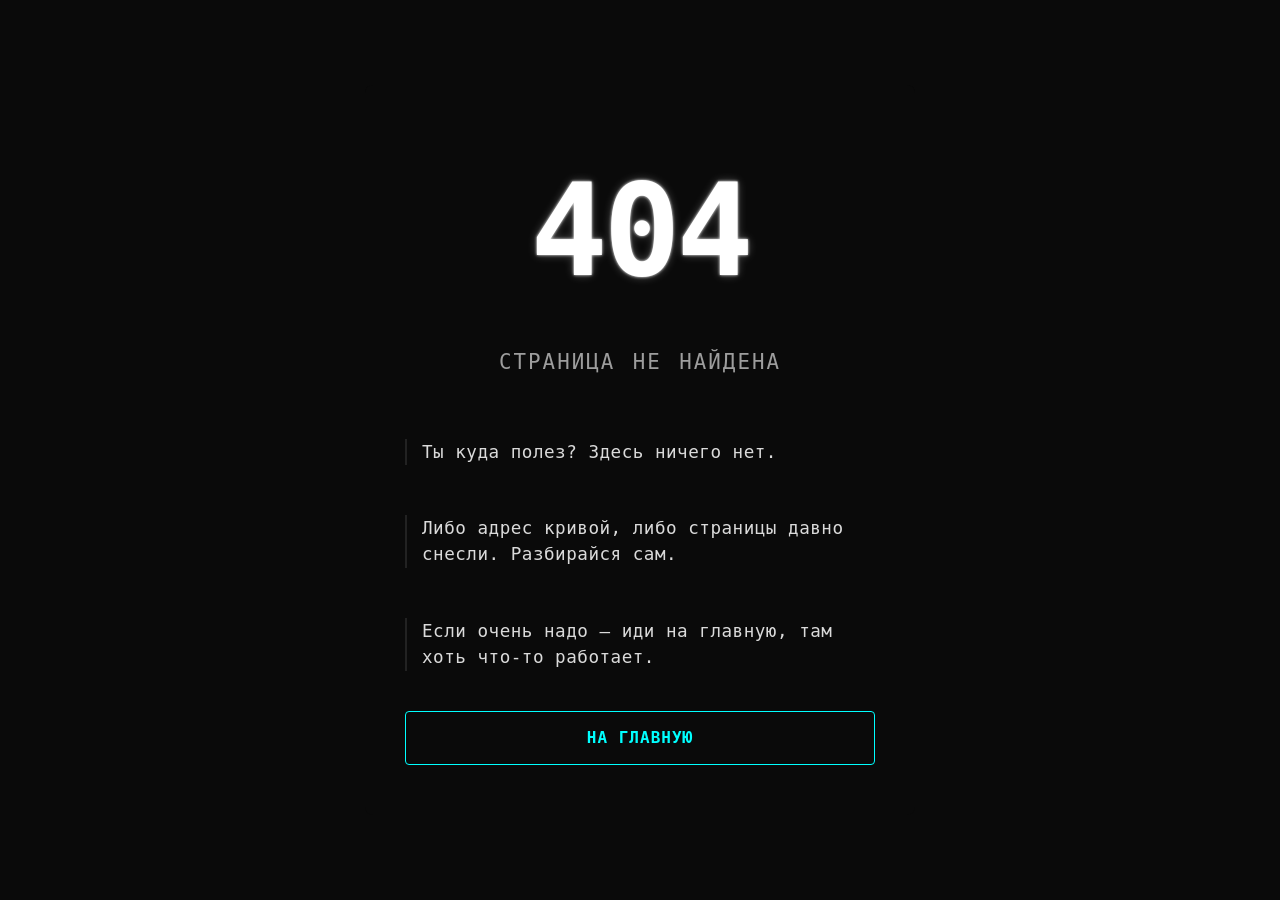
==== commit 99a06006: "Add files via upload" ====
--- a/index.html
+++ b/index.html
@@ -1,54 +1,248 @@
-<!DOCTYPE html>
+<!doctype html>
 <html lang="ru">
-<head>
-    <meta charset="UTF-8">
-    <title>404 — Страница не найдена</title>
+  <head>
+    <meta charset="UTF-8" />
+    <title>404 — Ну и где?</title>
     <style>
-        body {
-            font-family: 'Georgia', serif;
-            background-color: #f5f5f5;
-            color: #333;
-            text-align: center;
-            margin: 0;
-            padding: 0;
-            height: 100vh;
-            display: flex;
-            flex-direction: column;
-            justify-content: center;
-            align-items: center;
-        }
-        /* .container {
-            max-width: 500px;
-            padding: 20px;
-            background-color: white;
-            border-radius: 12px;
-            box-shadow: 0 4px 15px rgba(0, 0, 0, 0.1);
-        } */
+      * {
+        margin: 0;
+        padding: 0;
+        box-sizing: border-box;
+      }
+
+      html,
+      body {
+        height: 100%;
+        overflow: hidden;
+      }
+
+      body {
+        font-family: "JetBrains Mono", monospace, "Segoe UI", sans-serif;
+        background-color: #0a0a0a;
+        color: #eaeaea;
+        display: flex;
+        align-items: center;
+        justify-content: center;
+        line-height: 1.5;
+        letter-spacing: 0.5px;
+      }
+
+      .container {
+        background-color: #0a0a0a;
+        max-width: 550px;
+        width: 90%;
+        padding: 50px 40px;
+        text-align: center;
+        display: flex;
+        flex-direction: column;
+        gap: 30px;
+        backdrop-filter: blur(5px);
+        border-radius: 8px;
+      }
+
+      h1 {
+        font-size: 8rem;
+        font-weight: 700;
+        color: #ffffff;
+        margin: 0;
+        text-shadow:
+          0 0 3px #fff,
+          0 0 10px rgba(255, 255, 255, 0.3);
+        letter-spacing: -4px;
+      }
+
+      .subheading {
+        font-size: 1.3rem;
+        color: rgba(255, 255, 255, 0.6);
+        text-transform: uppercase;
+        letter-spacing: 2px;
+        margin: -10px 0 20px;
+        word-spacing: 3px;
+      }
+
+      p {
+        font-size: 1.1rem;
+        color: rgba(255, 255, 255, 0.85);
+        margin: 10px 0;
+        max-width: 450px;
+        text-align: left;
+        padding-left: 15px;
+        border-left: 2px solid rgba(255, 255, 255, 0.1);
+      }
+
+      a {
+        display: inline-block;
+        padding: 14px 32px;
+        background: transparent;
+        color: #00ffff;
+        text-decoration: none;
+        border: 1px solid #00ffff;
+        border-radius: 4px;
+        font-weight: 600;
+        font-size: 1rem;
+        letter-spacing: 1px;
+        text-transform: uppercase;
+        transition: all 0.3s ease;
+        backdrop-filter: blur(2px);
+      }
+
+      a:hover {
+        background: rgba(0, 255, 255, 0.1);
+        transform: translateY(-2px);
+        box-shadow: 0 5px 15px rgba(0, 255, 255, 0.2);
+      }
+
+      /* Адаптивность */
+      @media (max-height: 500px) {
+        .container {
+          padding: 30px 20px;
+          gap: 20px;
+        }
         h1 {
-            font-size: 6rem;
-            margin: 0 0 10px 0;
-            color: #666;
+          font-size: 6rem;
+        }
+        .subheading {
+          font-size: 1.1rem;
         }
         p {
-            font-size: 1.3rem;
-            line-height: 1.6;
-            margin: 10px 0;
+          font-size: 1rem;
+          padding-left: 10px;
         }
         a {
-            color: #007bff;
-            text-decoration: none;
-            font-weight: 500;
-        }
-        a:hover {
-            text-decoration: underline;
-        }
+          padding: 12px 24px;
+          font-size: 0.9rem;
+        }
+      }
+
+      @media (max-width: 480px) {
+        .container {
+          padding: 30px 15px;
+        }
+        h1 {
+          font-size: 5.5rem;
+        }
+        .subheading {
+          font-size: 1.1rem;
+          letter-spacing: 1px;
+        }
+        p {
+          text-align: center;
+          padding-left: 0;
+          border-left: none;
+        }
+        a {
+          width: 100%;
+          text-align: center;
+        }
+      }
+
+      /* Модальное окно */
+      .modal {
+        position: fixed;
+        top: 0;
+        left: 0;
+        width: 100%;
+        height: 100%;
+        background-color: rgba(0, 0, 0, 0.9);
+        display: flex;
+        align-items: center;
+        justify-content: center;
+        z-index: 1000;
+        opacity: 0;
+        pointer-events: none;
+        transition: opacity 0.3s ease;
+      }
+
+      .modal.active {
+        opacity: 1;
+        pointer-events: auto;
+      }
+
+      .modal-content {
+        background: radial-gradient(
+          circle at center,
+          rgba(40, 40, 40, 0.9),
+          rgba(20, 20, 20, 0.99)
+        );
+        padding: 40px 30px;
+        border-radius: 8px;
+        max-width: 400px;
+        text-align: center;
+        border: 1px solid rgba(255, 255, 255, 0.1);
+        backdrop-filter: blur(5px);
+      }
+
+      .modal-content h2 {
+        font-size: 2.2rem;
+        color: #ff5252;
+        margin-bottom: 20px;
+        text-shadow: 0 0 5px rgba(255, 82, 82, 0.4);
+      }
+
+      .modal-content p {
+        font-size: 1.1rem;
+        color: #e0e0e0;
+        margin: 15px 0;
+        line-height: 1.6;
+      }
+
+      .close-btn {
+        margin-top: 25px;
+        padding: 12px 24px;
+        background: #333;
+        color: white;
+        border: none;
+        border-radius: 4px;
+        cursor: pointer;
+        font-weight: 600;
+        transition: background 0.3s;
+      }
+
+      .close-btn:hover {
+        background: #555;
+      }
     </style>
-</head>
-<body>
+  </head>
+  <body>
     <div class="container">
-        <h1>404</h1>
-        <p>Тишина…</p>
-        <p>Здесь ничего нет. Совсем.</p>
+      <h1>404</h1>
+      <div class="subheading">страница не найдена</div>
+      <p>Ты куда полез? Здесь ничего нет.</p>
+      <p>Либо адрес кривой, либо страницы давно снесли. Разбирайся сам.</p>
+      <p>Если очень надо — иди на главную, там хоть что‑то работает.</p>
+      <a href="#">на главную</a>
+      
     </div>
-</body>
+    <div class="modal" id="errorModal">
+        <div class="modal-content">
+          <h2>Ошибка</h2>
+          <p>Сайт перестал работать. Уходи отсюда.</p>
+          <button class="close-btn" id="closeModal">Закрыть</button>
+        </div>
+      </div>
+    <script>
+      // Получаем элементы
+      const modal = document.getElementById("errorModal");
+      const closeBtn = document.getElementById("closeModal");
+      const mainLink = document.querySelector('a[href="#"]');
+
+      // Открываем модальное окно при клике на "на главную"
+      mainLink.addEventListener("click", function (e) {
+        e.preventDefault(); // Отменяем переход
+        modal.classList.add("active");
+      });
+
+      // Закрываем модальное окно по кнопке
+      closeBtn.addEventListener("click", function () {
+        modal.classList.remove("active");
+      });
+
+      // Также закрываем по Esc
+      document.addEventListener("keydown", function (e) {
+        if (e.key === "Escape") {
+          modal.classList.remove("active");
+        }
+      });
+    </script>
+  </body>
 </html>
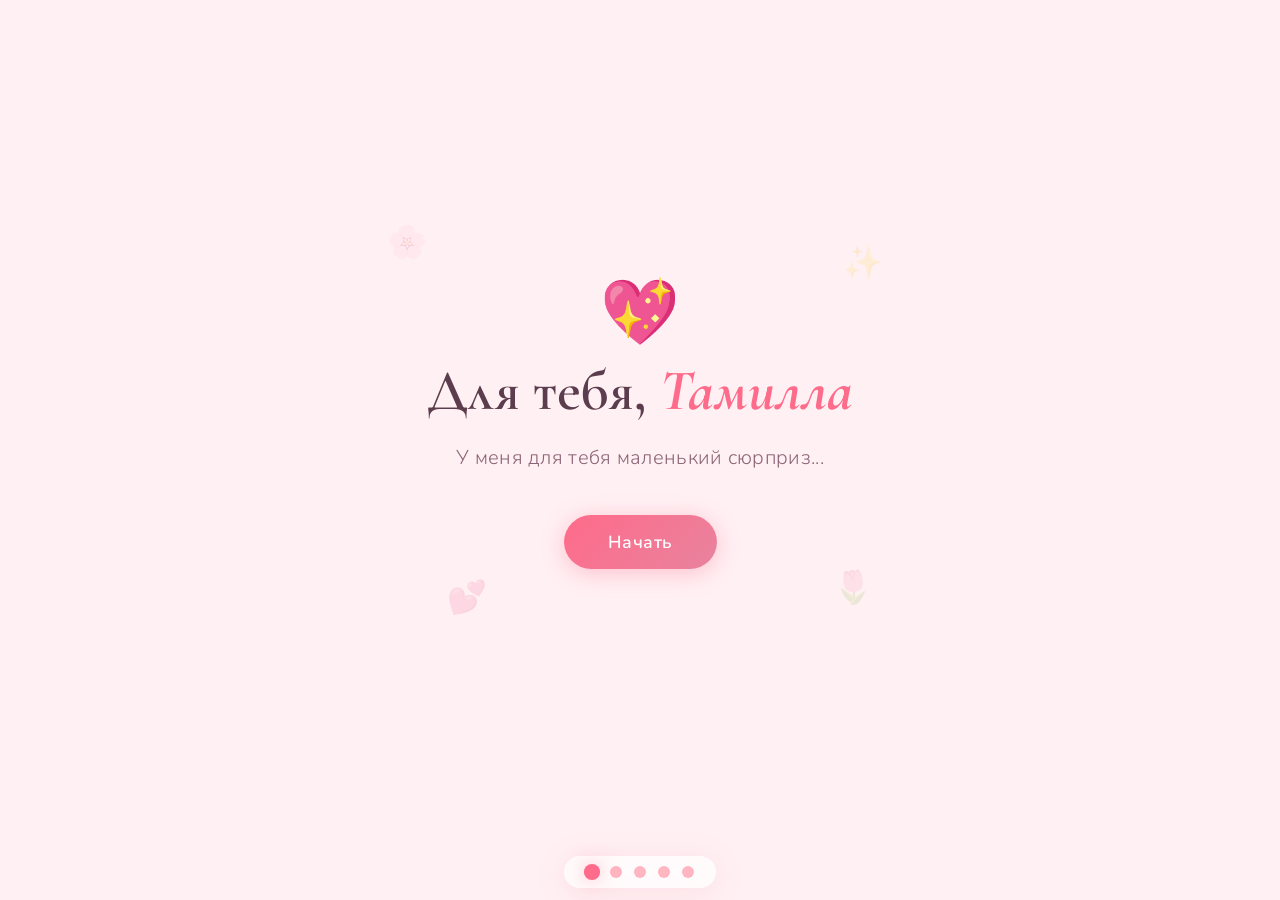
==== commit d9c26869: "Merge 46d5356130aa8a59a189881f49db35463e92bfba into c59d90a42d07e66ba95066cef2cd460fda09e94d" ====
--- a/index.html
+++ b/index.html
@@ -1,248 +1,2002 @@
-<!doctype html>
+<!DOCTYPE html>
 <html lang="ru">
   <head>
     <meta charset="UTF-8" />
-    <title>404 — Ну и где?</title>
+    <meta
+      name="viewport"
+      content="width=device-width, initial-scale=1.0, maximum-scale=1.0, user-scalable=no"
+    />
+    <title>Для тебя, Тамилла</title>
+    <link rel="preconnect" href="https://fonts.googleapis.com" />
+    <link rel="preconnect" href="https://fonts.gstatic.com" crossorigin />
+    <link
+      href="https://fonts.googleapis.com/css2?family=Cormorant+Garamond:ital,wght@0,400;0,500;0,600;0,700;1,400;1,500&family=Nunito:wght@300;400;500;600;700&display=swap"
+      rel="stylesheet"
+    />
     <style>
-      * {
+      /* ===== RESET & BASE ===== */
+      *,
+      *::before,
+      *::after {
         margin: 0;
         padding: 0;
         box-sizing: border-box;
       }
 
+      :root {
+        --pink-light: #fff0f3;
+        --pink: #ffb6c1;
+        --pink-medium: #f4a0b5;
+        --pink-deep: #e8839e;
+        --rose: #ff6b8a;
+        --red-soft: #e85d75;
+        --white: #ffffff;
+        --text-dark: #5c3d4e;
+        --text-light: #8b6577;
+        --shadow-soft: 0 4px 30px rgba(232, 131, 158, 0.15);
+        --shadow-glow: 0 0 40px rgba(255, 107, 138, 0.25);
+      }
+
       html,
       body {
+        overflow: hidden;
         height: 100%;
-        overflow: hidden;
-      }
-
-      body {
-        font-family: "JetBrains Mono", monospace, "Segoe UI", sans-serif;
-        background-color: #0a0a0a;
-        color: #eaeaea;
-        display: flex;
-        align-items: center;
-        justify-content: center;
-        line-height: 1.5;
-        letter-spacing: 0.5px;
-      }
-
-      .container {
-        background-color: #0a0a0a;
-        max-width: 550px;
-        width: 90%;
-        padding: 50px 40px;
-        text-align: center;
-        display: flex;
-        flex-direction: column;
-        gap: 30px;
-        backdrop-filter: blur(5px);
-        border-radius: 8px;
-      }
-
-      h1 {
-        font-size: 8rem;
-        font-weight: 700;
-        color: #ffffff;
-        margin: 0;
-        text-shadow:
-          0 0 3px #fff,
-          0 0 10px rgba(255, 255, 255, 0.3);
-        letter-spacing: -4px;
-      }
-
-      .subheading {
-        font-size: 1.3rem;
-        color: rgba(255, 255, 255, 0.6);
-        text-transform: uppercase;
-        letter-spacing: 2px;
-        margin: -10px 0 20px;
-        word-spacing: 3px;
-      }
-
-      p {
-        font-size: 1.1rem;
-        color: rgba(255, 255, 255, 0.85);
-        margin: 10px 0;
-        max-width: 450px;
-        text-align: left;
-        padding-left: 15px;
-        border-left: 2px solid rgba(255, 255, 255, 0.1);
-      }
-
-      a {
-        display: inline-block;
-        padding: 14px 32px;
-        background: transparent;
-        color: #00ffff;
-        text-decoration: none;
-        border: 1px solid #00ffff;
-        border-radius: 4px;
-        font-weight: 600;
-        font-size: 1rem;
-        letter-spacing: 1px;
-        text-transform: uppercase;
-        transition: all 0.3s ease;
-        backdrop-filter: blur(2px);
-      }
-
-      a:hover {
-        background: rgba(0, 255, 255, 0.1);
-        transform: translateY(-2px);
-        box-shadow: 0 5px 15px rgba(0, 255, 255, 0.2);
-      }
-
-      /* Адаптивность */
-      @media (max-height: 500px) {
-        .container {
-          padding: 30px 20px;
-          gap: 20px;
-        }
-        h1 {
-          font-size: 6rem;
-        }
-        .subheading {
-          font-size: 1.1rem;
-        }
-        p {
-          font-size: 1rem;
-          padding-left: 10px;
-        }
-        a {
-          padding: 12px 24px;
-          font-size: 0.9rem;
-        }
-      }
-
-      @media (max-width: 480px) {
-        .container {
-          padding: 30px 15px;
-        }
-        h1 {
-          font-size: 5.5rem;
-        }
-        .subheading {
-          font-size: 1.1rem;
-          letter-spacing: 1px;
-        }
-        p {
-          text-align: center;
-          padding-left: 0;
-          border-left: none;
-        }
-        a {
-          width: 100%;
-          text-align: center;
-        }
-      }
-
-      /* Модальное окно */
-      .modal {
+        height: 100dvh;
+        width: 100%;
+        font-family: "Nunito", "Segoe UI", Arial, sans-serif;
+        color: var(--text-dark);
+        background: var(--pink-light);
+        -webkit-font-smoothing: antialiased;
+        -moz-osx-font-smoothing: grayscale;
+        -webkit-tap-highlight-color: transparent;
+        touch-action: pan-y;
+      }
+
+      /* ===== PAGE SYSTEM ===== */
+      .page {
         position: fixed;
         top: 0;
         left: 0;
         width: 100%;
         height: 100%;
-        background-color: rgba(0, 0, 0, 0.9);
+        height: 100dvh;
         display: flex;
         align-items: center;
         justify-content: center;
+        opacity: 0;
+        visibility: hidden;
+        transition: opacity 0.8s ease, visibility 0.8s ease;
+        z-index: 1;
+        overflow-y: auto;
+        overflow-x: hidden;
+        -webkit-overflow-scrolling: touch;
+      }
+
+      .page.active {
+        opacity: 1;
+        visibility: visible;
+        z-index: 10;
+      }
+
+      .page-inner {
+        width: 100%;
+        max-width: 700px;
+        min-height: 100%;
+        min-height: 100dvh;
+        display: flex;
+        align-items: center;
+        justify-content: center;
+        padding: 40px 24px 100px;
+        margin: 0 auto;
+      }
+
+      /* ===== FLOATING HEARTS BACKGROUND ===== */
+      .hearts-bg {
+        position: fixed;
+        top: 0;
+        left: 0;
+        width: 100%;
+        height: 100%;
+        pointer-events: none;
+        z-index: 0;
+        overflow: hidden;
+      }
+
+      .heart-float {
+        position: absolute;
+        bottom: -60px;
+        opacity: 0;
+        animation: floatUp linear infinite;
+        pointer-events: none;
+      }
+
+      @keyframes floatUp {
+        0% {
+          transform: translateY(0) rotate(0deg) scale(1);
+          opacity: 0;
+        }
+        10% {
+          opacity: 0.5;
+        }
+        90% {
+          opacity: 0.2;
+        }
+        100% {
+          transform: translateY(-110vh) rotate(360deg) scale(0.4);
+          opacity: 0;
+        }
+      }
+
+      /* ===== SPARKLE PARTICLES ===== */
+      .sparkles-layer {
+        position: fixed;
+        top: 0;
+        left: 0;
+        width: 100%;
+        height: 100%;
+        pointer-events: none;
+        z-index: 0;
+        overflow: hidden;
+      }
+
+      .sparkle {
+        position: absolute;
+        width: 6px;
+        height: 6px;
+        border-radius: 50%;
+        background: var(--white);
+        box-shadow: 0 0 8px 2px rgba(255, 182, 193, 0.6),
+          0 0 16px 4px rgba(255, 107, 138, 0.3);
+        opacity: 0;
+        animation: sparkleAnim ease-in-out infinite;
+        pointer-events: none;
+      }
+
+      @keyframes sparkleAnim {
+        0%,
+        100% {
+          opacity: 0;
+          transform: scale(0.3) rotate(0deg);
+        }
+        30% {
+          opacity: 1;
+          transform: scale(1) rotate(90deg);
+        }
+        70% {
+          opacity: 0.8;
+          transform: scale(0.8) rotate(180deg);
+        }
+      }
+
+      /* ===== BOKEH CIRCLES ===== */
+      .bokeh-layer {
+        position: fixed;
+        top: 0;
+        left: 0;
+        width: 100%;
+        height: 100%;
+        pointer-events: none;
+        z-index: 0;
+        overflow: hidden;
+      }
+
+      .bokeh {
+        position: absolute;
+        border-radius: 50%;
+        opacity: 0;
+        animation: bokehFloat ease-in-out infinite;
+        pointer-events: none;
+      }
+
+      @keyframes bokehFloat {
+        0% {
+          opacity: 0;
+          transform: translateY(0) translateX(0) scale(0.8);
+        }
+        20% {
+          opacity: 0.15;
+        }
+        50% {
+          opacity: 0.22;
+          transform: translateY(-40px) translateX(20px) scale(1.1);
+        }
+        80% {
+          opacity: 0.12;
+        }
+        100% {
+          opacity: 0;
+          transform: translateY(-80px) translateX(-15px) scale(0.9);
+        }
+      }
+
+      /* ===== LIGHT RAYS ===== */
+      .rays-layer {
+        position: fixed;
+        top: 0;
+        left: 0;
+        width: 100%;
+        height: 100%;
+        pointer-events: none;
+        z-index: 0;
+        overflow: hidden;
+      }
+
+      .light-ray {
+        position: absolute;
+        top: -20%;
+        width: 2px;
+        height: 140%;
+        opacity: 0;
+        transform-origin: top center;
+        animation: rayShine linear infinite;
+        pointer-events: none;
+      }
+
+      @keyframes rayShine {
+        0% {
+          opacity: 0;
+          transform: rotate(var(--ray-angle)) scaleY(0.5);
+        }
+        25% {
+          opacity: 0.08;
+          transform: rotate(var(--ray-angle)) scaleY(0.8);
+        }
+        50% {
+          opacity: 0.12;
+          transform: rotate(var(--ray-angle)) scaleY(1);
+        }
+        75% {
+          opacity: 0.06;
+          transform: rotate(var(--ray-angle)) scaleY(0.9);
+        }
+        100% {
+          opacity: 0;
+          transform: rotate(var(--ray-angle)) scaleY(0.5);
+        }
+      }
+
+      /* ===== FLOATING PETALS ===== */
+      .petals-layer {
+        position: fixed;
+        top: 0;
+        left: 0;
+        width: 100%;
+        height: 100%;
+        pointer-events: none;
+        z-index: 0;
+        overflow: hidden;
+      }
+
+      .petal {
+        position: absolute;
+        top: -40px;
+        opacity: 0;
+        animation: petalFall linear infinite;
+        pointer-events: none;
+        font-size: 16px;
+      }
+
+      @keyframes petalFall {
+        0% {
+          opacity: 0;
+          transform: translateY(0) translateX(0) rotate(0deg);
+        }
+        8% {
+          opacity: 0.6;
+        }
+        50% {
+          transform: translateY(50vh) translateX(var(--petal-drift))
+            rotate(180deg);
+          opacity: 0.5;
+        }
+        92% {
+          opacity: 0.2;
+        }
+        100% {
+          opacity: 0;
+          transform: translateY(110vh)
+            translateX(calc(var(--petal-drift) * -0.5)) rotate(360deg);
+        }
+      }
+
+      /* ===== GLOWING ORBS ===== */
+      .orbs-layer {
+        position: fixed;
+        top: 0;
+        left: 0;
+        width: 100%;
+        height: 100%;
+        pointer-events: none;
+        z-index: 0;
+        overflow: hidden;
+      }
+
+      .orb {
+        position: absolute;
+        border-radius: 50%;
+        opacity: 0;
+        filter: blur(1px);
+        animation: orbDrift ease-in-out infinite;
+        pointer-events: none;
+      }
+
+      @keyframes orbDrift {
+        0%,
+        100% {
+          opacity: 0;
+          transform: translate(0, 0) scale(0.6);
+        }
+        25% {
+          opacity: 0.35;
+          transform: translate(var(--orb-dx1), var(--orb-dy1)) scale(1);
+        }
+        50% {
+          opacity: 0.5;
+          transform: translate(var(--orb-dx2), var(--orb-dy2)) scale(1.15);
+        }
+        75% {
+          opacity: 0.3;
+          transform: translate(var(--orb-dx3), var(--orb-dy3)) scale(0.9);
+        }
+      }
+
+      /* ===== NAVIGATION DOTS ===== */
+      .nav-dots {
+        position: fixed;
+        bottom: 24px;
+        left: 50%;
+        transform: translateX(-50%);
+        display: flex;
+        gap: 12px;
+        z-index: 100;
+        background: rgba(255, 255, 255, 0.75);
+        -webkit-backdrop-filter: blur(12px);
+        backdrop-filter: blur(12px);
+        padding: 10px 22px;
+        border-radius: 30px;
+        box-shadow: var(--shadow-soft);
+      }
+
+      .nav-dot {
+        width: 12px;
+        height: 12px;
+        border-radius: 50%;
+        background: var(--pink);
+        border: none;
+        cursor: pointer;
+        transition: all 0.4s ease;
+        padding: 0;
+        -webkit-appearance: none;
+        appearance: none;
+        outline: none;
+      }
+
+      .nav-dot:hover {
+        background: var(--rose);
+        transform: scale(1.2);
+      }
+
+      .nav-dot.active {
+        background: var(--rose);
+        transform: scale(1.35);
+        box-shadow: 0 0 14px rgba(255, 107, 138, 0.5);
+      }
+
+      /* ===== BUTTONS ===== */
+      .btn-romantic {
+        font-family: "Nunito", sans-serif;
+        font-weight: 600;
+        font-size: 1.1rem;
+        padding: 15px 44px;
+        border: none;
+        border-radius: 50px;
+        background: linear-gradient(135deg, var(--rose), var(--pink-deep));
+        color: var(--white);
+        cursor: pointer;
+        transition: all 0.4s ease;
+        box-shadow: 0 4px 22px rgba(255, 107, 138, 0.35);
+        position: relative;
+        overflow: hidden;
+        letter-spacing: 0.5px;
+        -webkit-appearance: none;
+        appearance: none;
+        outline: none;
+        display: inline-block;
+      }
+
+      .btn-romantic::before {
+        content: "";
+        position: absolute;
+        top: 0;
+        left: -100%;
+        width: 100%;
+        height: 100%;
+        background: linear-gradient(
+          90deg,
+          transparent,
+          rgba(255, 255, 255, 0.3),
+          transparent
+        );
+        transition: left 0.6s ease;
+      }
+
+      .btn-romantic:hover {
+        transform: translateY(-3px) scale(1.03);
+        box-shadow: 0 8px 32px rgba(255, 107, 138, 0.5);
+      }
+
+      .btn-romantic:hover::before {
+        left: 100%;
+      }
+
+      .btn-romantic:active {
+        transform: translateY(-1px) scale(1.01);
+      }
+
+      /* ===== PAGE 1 - WELCOME ===== */
+      .page-welcome {
+        background: linear-gradient(
+          160deg,
+          var(--pink-light) 0%,
+          var(--cream) 40%,
+          var(--pink-light) 100%
+        );
+      }
+
+      .welcome-content {
+        text-align: center;
+        position: relative;
+      }
+
+      .welcome-heart-icon {
+        font-size: 4rem;
+        display: inline-block;
+        animation: heartPulse 1.5s ease-in-out infinite;
+        margin-bottom: 12px;
+        line-height: 1;
+      }
+
+      @keyframes heartPulse {
+        0%,
+        100% {
+          transform: scale(1);
+        }
+        50% {
+          transform: scale(1.18);
+        }
+      }
+
+      .welcome-title {
+        font-family: "Cormorant Garamond", Georgia, serif;
+        font-size: 3.6rem;
+        font-weight: 600;
+        color: var(--text-dark);
+        margin-bottom: 16px;
+        opacity: 0;
+        transform: translateY(30px);
+        line-height: 1.2;
+      }
+
+      .welcome-title .name-highlight {
+        color: var(--rose);
+        font-style: italic;
+        font-weight: 700;
+      }
+
+      .welcome-subtitle {
+        font-size: 1.25rem;
+        color: var(--text-light);
+        margin-bottom: 42px;
+        opacity: 0;
+        transform: translateY(20px);
+        font-weight: 300;
+        letter-spacing: 0.3px;
+        line-height: 1.5;
+      }
+
+      .welcome-btn-wrap {
+        opacity: 0;
+        transform: translateY(20px);
+      }
+
+      .welcome-decoration {
+        position: absolute;
+        font-size: 2rem;
+        opacity: 0.15;
+        pointer-events: none;
+      }
+
+      .welcome-decoration.d1 {
+        top: -60px;
+        left: -40px;
+        animation: gentleSway 4s ease-in-out infinite;
+      }
+      .welcome-decoration.d2 {
+        top: -40px;
+        right: -30px;
+        animation: gentleSway 5s ease-in-out infinite 0.5s;
+      }
+      .welcome-decoration.d3 {
+        bottom: -50px;
+        left: 20px;
+        animation: gentleSway 4.5s ease-in-out infinite 1s;
+      }
+      .welcome-decoration.d4 {
+        bottom: -40px;
+        right: -20px;
+        animation: gentleSway 3.5s ease-in-out infinite 1.5s;
+      }
+
+      @keyframes gentleSway {
+        0%,
+        100% {
+          transform: translateY(0) rotate(0deg);
+        }
+        50% {
+          transform: translateY(-10px) rotate(5deg);
+        }
+      }
+
+      /* ===== PAGE 2 - CONFESSION ===== */
+      .page-confession {
+        background: linear-gradient(
+          160deg,
+          var(--cream) 0%,
+          var(--white) 50%,
+          var(--pink-light) 100%
+        );
+      }
+
+      .confession-container {
+        text-align: center;
+        max-width: 600px;
+        width: 100%;
+      }
+
+      .confession-heading {
+        font-family: "Cormorant Garamond", Georgia, serif;
+        font-size: 2.2rem;
+        color: var(--text-dark);
+        margin-bottom: 36px;
+        font-weight: 600;
+      }
+
+      .confession-phrase {
+        font-size: 1.2rem;
+        color: var(--text-dark);
+        padding: 22px 28px;
+        margin-bottom: 18px;
+        background: var(--white);
+        border-radius: 20px;
+        box-shadow: var(--shadow-soft);
+        opacity: 0;
+        transform: translateY(30px);
+        transition: all 0.7s ease;
+        border-left: 4px solid var(--pink);
+        text-align: left;
+        line-height: 1.6;
+      }
+
+      .confession-phrase.visible {
+        opacity: 1;
+        transform: translateY(0);
+      }
+
+      .confession-phrase:hover {
+        transform: translateY(-3px);
+        box-shadow: 0 8px 40px rgba(232, 131, 158, 0.2);
+      }
+
+      .confession-btn-wrap {
+        margin-top: 32px;
+        opacity: 0;
+        transform: translateY(20px);
+        transition: all 0.7s ease;
+      }
+
+      .confession-btn-wrap.visible {
+        opacity: 1;
+        transform: translateY(0);
+      }
+
+      /* ===== PAGE 3 - QUESTION ===== */
+      .page-question {
+        background: linear-gradient(
+          160deg,
+          var(--pink-light) 0%,
+          var(--white) 50%,
+          var(--cream) 100%
+        );
+      }
+
+      .question-container {
+        text-align: center;
+        max-width: 500px;
+        width: 100%;
+      }
+
+      .question-icon {
+        font-size: 3.5rem;
+        margin-bottom: 8px;
+        display: inline-block;
+        animation: gentleSway 3s ease-in-out infinite;
+        line-height: 1;
+      }
+
+      .question-title {
+        font-family: "Cormorant Garamond", Georgia, serif;
+        font-size: 2.4rem;
+        color: var(--text-dark);
+        margin-bottom: 32px;
+        font-weight: 600;
+      }
+
+      .answer-buttons {
+        display: flex;
+        flex-direction: column;
+        gap: 14px;
+        margin-bottom: 20px;
+      }
+
+      .btn-answer {
+        font-family: "Nunito", sans-serif;
+        font-weight: 600;
+        font-size: 1.1rem;
+        padding: 16px 28px;
+        border: 2px solid var(--pink);
+        border-radius: 16px;
+        background: var(--white);
+        color: var(--text-dark);
+        cursor: pointer;
+        transition: all 0.35s ease;
+        box-shadow: var(--shadow-soft);
+        position: relative;
+        -webkit-appearance: none;
+        appearance: none;
+        outline: none;
+      }
+
+      .btn-answer:hover {
+        background: var(--pink-light);
+        border-color: var(--rose);
+        transform: translateY(-2px);
+        box-shadow: 0 6px 25px rgba(255, 107, 138, 0.3);
+      }
+
+      .btn-answer.correct-chosen {
+        background: linear-gradient(135deg, var(--rose), var(--pink-deep));
+        color: var(--white);
+        border-color: transparent;
+        transform: scale(1.05);
+      }
+
+      .btn-wrong {
+        transition: all 0.25s ease;
+        position: relative;
+      }
+
+      .wrong-tooltip {
+        display: none;
+        position: absolute;
+        top: -48px;
+        left: 50%;
+        transform: translateX(-50%);
+        background: var(--text-dark);
+        color: var(--white);
+        padding: 8px 18px;
+        border-radius: 12px;
+        font-size: 0.9rem;
+        white-space: nowrap;
+        z-index: 20;
+        animation: tooltipPop 0.4s ease;
+      }
+
+      .wrong-tooltip::after {
+        content: "";
+        position: absolute;
+        bottom: -6px;
+        left: 50%;
+        transform: translateX(-50%);
+        border-left: 7px solid transparent;
+        border-right: 7px solid transparent;
+        border-top: 7px solid var(--text-dark);
+      }
+
+      @keyframes tooltipPop {
+        0% {
+          opacity: 0;
+          transform: translateX(-50%) translateY(5px);
+        }
+        100% {
+          opacity: 1;
+          transform: translateX(-50%) translateY(0);
+        }
+      }
+
+      @keyframes shakeBtn {
+        0%,
+        100% {
+          transform: translateX(0);
+        }
+        10% {
+          transform: translateX(-10px) rotate(-2deg);
+        }
+        20% {
+          transform: translateX(10px) rotate(2deg);
+        }
+        30% {
+          transform: translateX(-8px) rotate(-1.5deg);
+        }
+        40% {
+          transform: translateX(8px) rotate(1.5deg);
+        }
+        50% {
+          transform: translateX(-5px);
+        }
+        60% {
+          transform: translateX(5px);
+        }
+        70% {
+          transform: translateX(-3px);
+        }
+        80% {
+          transform: translateX(3px);
+        }
+        90% {
+          transform: translateX(-1px);
+        }
+      }
+
+      .correct-result {
+        display: none;
+        text-align: center;
+        margin-top: 20px;
+        font-family: "Cormorant Garamond", Georgia, serif;
+        font-size: 2rem;
+        color: var(--rose);
+        animation: fadeInUp 0.6s ease;
+      }
+
+      .question-next-wrap {
+        display: none;
+        margin-top: 24px;
+        animation: fadeInUp 0.6s ease 0.3s both;
+      }
+
+      @keyframes fadeInUp {
+        from {
+          opacity: 0;
+          transform: translateY(20px);
+        }
+        to {
+          opacity: 1;
+          transform: translateY(0);
+        }
+      }
+
+      /* ===== PAGE 4 - MORE CONFESSIONS ===== */
+      .page-more {
+        background: linear-gradient(
+          160deg,
+          var(--cream) 0%,
+          var(--pink-light) 50%,
+          var(--white) 100%
+        );
+      }
+
+      .more-container {
+        text-align: center;
+        max-width: 600px;
+        width: 100%;
+      }
+
+      .more-heading {
+        font-family: "Cormorant Garamond", Georgia, serif;
+        font-size: 2.3rem;
+        color: var(--text-dark);
+        margin-bottom: 32px;
+        font-weight: 600;
+      }
+
+      .more-cards {
+        display: grid;
+        grid-template-columns: 1fr 1fr;
+        gap: 16px;
+        margin-bottom: 32px;
+      }
+
+      .more-card {
+        background: var(--white);
+        border-radius: 20px;
+        padding: 26px 20px;
+        box-shadow: var(--shadow-soft);
+        opacity: 0;
+        transform: translateY(25px) scale(0.95);
+        transition: all 0.6s ease;
+        border-top: 3px solid var(--pink);
+        text-align: center;
+      }
+
+      .more-card.visible {
+        opacity: 1;
+        transform: translateY(0) scale(1);
+      }
+
+      .more-card:hover {
+        transform: translateY(-5px) scale(1.02);
+        box-shadow: 0 10px 40px rgba(232, 131, 158, 0.25);
+      }
+
+      .more-card-icon {
+        font-size: 2.2rem;
+        margin-bottom: 10px;
+        display: block;
+        line-height: 1;
+      }
+
+      .more-card-text {
+        font-size: 1.05rem;
+        color: var(--text-dark);
+        line-height: 1.5;
+        font-weight: 500;
+      }
+
+      .more-btn-wrap {
+        opacity: 0;
+        transform: translateY(15px);
+        transition: all 0.7s ease;
+      }
+
+      .more-btn-wrap.visible {
+        opacity: 1;
+        transform: translateY(0);
+      }
+
+      /* ===== PAGE 5 - FINAL ===== */
+      .page-final {
+        background: linear-gradient(
+          160deg,
+          var(--pink-light) 0%,
+          var(--cream) 40%,
+          var(--pink-light) 100%
+        );
+      }
+
+      .final-container {
+        text-align: center;
+        max-width: 560px;
+        width: 100%;
+        position: relative;
+      }
+
+      .final-glow {
+        position: absolute;
+        top: 50%;
+        left: 50%;
+        transform: translate(-50%, -50%);
+        width: 320px;
+        height: 320px;
+        background: radial-gradient(
+          circle,
+          rgba(255, 107, 138, 0.12) 0%,
+          transparent 70%
+        );
+        border-radius: 50%;
+        pointer-events: none;
+        animation: glowPulse 3s ease-in-out infinite;
+      }
+
+      @keyframes glowPulse {
+        0%,
+        100% {
+          transform: translate(-50%, -50%) scale(1);
+          opacity: 0.6;
+        }
+        50% {
+          transform: translate(-50%, -50%) scale(1.2);
+          opacity: 1;
+        }
+      }
+
+      .final-heart {
+        font-size: 4rem;
+        display: inline-block;
+        animation: heartPulse 1.2s ease-in-out infinite;
+        margin-bottom: 16px;
+        position: relative;
+        z-index: 2;
+        line-height: 1;
+      }
+
+      .final-text {
+        font-family: "Cormorant Garamond", Georgia, serif;
+        font-size: 1.55rem;
+        line-height: 1.8;
+        color: var(--text-dark);
+        margin-bottom: 36px;
+        position: relative;
+        z-index: 2;
+        font-weight: 500;
+        opacity: 0;
+        transform: translateY(20px);
+      }
+
+      .final-text .final-name {
+        font-size: 2.5rem;
+        font-weight: 700;
+        color: var(--rose);
+        display: block;
+        margin-bottom: 14px;
+        font-style: italic;
+      }
+
+      .final-text .final-love {
+        font-size: 1.75rem;
+        font-weight: 700;
+        color: var(--red-soft);
+      }
+
+      .final-btn-wrap {
+        position: relative;
+        z-index: 2;
+        opacity: 0;
+        transform: translateY(15px);
+      }
+
+      .hug-result {
+        display: none;
+        font-family: "Cormorant Garamond", Georgia, serif;
+        font-size: 2.4rem;
+        color: var(--rose);
+        margin-top: 20px;
+        animation: fadeInUp 0.5s ease;
+        position: relative;
+        z-index: 2;
+      }
+
+      /* ===== HEART BURST ===== */
+      .heart-burst {
+        position: fixed;
+        pointer-events: none;
         z-index: 1000;
-        opacity: 0;
-        pointer-events: none;
-        transition: opacity 0.3s ease;
-      }
-
-      .modal.active {
-        opacity: 1;
-        pointer-events: auto;
-      }
-
-      .modal-content {
-        background: radial-gradient(
-          circle at center,
-          rgba(40, 40, 40, 0.9),
-          rgba(20, 20, 20, 0.99)
-        );
-        padding: 40px 30px;
-        border-radius: 8px;
-        max-width: 400px;
-        text-align: center;
-        border: 1px solid rgba(255, 255, 255, 0.1);
-        backdrop-filter: blur(5px);
-      }
-
-      .modal-content h2 {
-        font-size: 2.2rem;
-        color: #ff5252;
-        margin-bottom: 20px;
-        text-shadow: 0 0 5px rgba(255, 82, 82, 0.4);
-      }
-
-      .modal-content p {
-        font-size: 1.1rem;
-        color: #e0e0e0;
-        margin: 15px 0;
-        line-height: 1.6;
-      }
-
-      .close-btn {
-        margin-top: 25px;
-        padding: 12px 24px;
-        background: #333;
-        color: white;
-        border: none;
-        border-radius: 4px;
-        cursor: pointer;
-        font-weight: 600;
-        transition: background 0.3s;
-      }
-
-      .close-btn:hover {
-        background: #555;
+        animation: burstHeart 1.5s ease-out forwards;
+      }
+
+      @keyframes burstHeart {
+        0% {
+          opacity: 1;
+          transform: translate(0, 0) scale(1) rotate(0deg);
+        }
+        100% {
+          opacity: 0;
+          transform: translate(var(--tx), var(--ty)) scale(0.3)
+            rotate(var(--rot));
+        }
+      }
+
+      /* ===== MOBILE RESPONSIVE ===== */
+
+      /* Tablets */
+      @media (max-width: 768px) {
+        .page-inner {
+          padding: 32px 20px 90px;
+        }
+
+        .welcome-title {
+          font-size: 2.8rem;
+        }
+
+        .welcome-subtitle {
+          font-size: 1.1rem;
+          margin-bottom: 34px;
+        }
+
+        .welcome-heart-icon {
+          font-size: 3.2rem;
+        }
+
+        .confession-heading,
+        .question-title,
+        .more-heading {
+          font-size: 1.9rem;
+        }
+
+        .confession-phrase {
+          font-size: 1.1rem;
+          padding: 18px 22px;
+        }
+
+        .more-cards {
+          grid-template-columns: 1fr 1fr;
+          gap: 14px;
+        }
+
+        .more-card {
+          padding: 22px 16px;
+        }
+
+        .final-text {
+          font-size: 1.35rem;
+        }
+
+        .final-text .final-name {
+          font-size: 2.1rem;
+        }
+
+        .final-text .final-love {
+          font-size: 1.5rem;
+        }
+
+        .btn-romantic {
+          font-size: 1rem;
+          padding: 13px 34px;
+        }
+
+        .btn-answer {
+          font-size: 1rem;
+          padding: 14px 22px;
+        }
+
+        .nav-dots {
+          bottom: 16px;
+          padding: 8px 18px;
+          gap: 10px;
+        }
+
+        .nav-dot {
+          width: 11px;
+          height: 11px;
+        }
+      }
+
+      /* Small phones */
+      @media (max-width: 480px) {
+        .page-inner {
+          padding: 24px 16px 84px;
+        }
+
+        .welcome-title {
+          font-size: 2.2rem;
+        }
+
+        .welcome-subtitle {
+          font-size: 1rem;
+          margin-bottom: 28px;
+        }
+
+        .welcome-heart-icon {
+          font-size: 2.8rem;
+        }
+
+        .welcome-decoration {
+          font-size: 1.4rem;
+        }
+
+        .confession-heading {
+          font-size: 1.6rem;
+          margin-bottom: 28px;
+        }
+
+        .confession-phrase {
+          font-size: 1rem;
+          padding: 16px 18px;
+          border-radius: 16px;
+          margin-bottom: 14px;
+        }
+
+        .question-icon {
+          font-size: 2.8rem;
+        }
+
+        .question-title {
+          font-size: 1.6rem;
+          margin-bottom: 24px;
+        }
+
+        .btn-answer {
+          font-size: 0.95rem;
+          padding: 14px 18px;
+          border-radius: 14px;
+        }
+
+        .correct-result {
+          font-size: 1.6rem;
+        }
+
+        .more-heading {
+          font-size: 1.6rem;
+          margin-bottom: 24px;
+        }
+
+        .more-cards {
+          grid-template-columns: 1fr;
+          gap: 14px;
+        }
+
+        .more-card {
+          padding: 20px 18px;
+          border-radius: 16px;
+        }
+
+        .more-card-icon {
+          font-size: 1.8rem;
+        }
+
+        .more-card-text {
+          font-size: 0.95rem;
+        }
+
+        .final-glow {
+          width: 240px;
+          height: 240px;
+        }
+
+        .final-heart {
+          font-size: 3rem;
+        }
+
+        .final-text {
+          font-size: 1.15rem;
+          line-height: 1.7;
+          margin-bottom: 28px;
+        }
+
+        .final-text .final-name {
+          font-size: 1.75rem;
+          margin-bottom: 10px;
+        }
+
+        .final-text .final-love {
+          font-size: 1.3rem;
+        }
+
+        .hug-result {
+          font-size: 1.9rem;
+        }
+
+        .btn-romantic {
+          font-size: 0.95rem;
+          padding: 12px 30px;
+        }
+
+        .nav-dots {
+          bottom: 12px;
+          padding: 7px 14px;
+          gap: 9px;
+        }
+
+        .nav-dot {
+          width: 10px;
+          height: 10px;
+        }
+      }
+
+      /* Very small phones */
+      @media (max-width: 360px) {
+        .welcome-title {
+          font-size: 1.9rem;
+        }
+
+        .welcome-subtitle {
+          font-size: 0.92rem;
+        }
+
+        .confession-heading,
+        .question-title,
+        .more-heading {
+          font-size: 1.4rem;
+        }
+
+        .final-text .final-name {
+          font-size: 1.5rem;
+        }
+
+        .btn-romantic {
+          padding: 11px 26px;
+          font-size: 0.9rem;
+        }
+
+        .btn-answer {
+          padding: 12px 14px;
+          font-size: 0.9rem;
+        }
+      }
+
+      /* Landscape phones */
+      @media (max-height: 500px) and (orientation: landscape) {
+        .page-inner {
+          padding: 16px 20px 70px;
+          align-items: flex-start;
+        }
+
+        .welcome-heart-icon {
+          font-size: 2rem;
+          margin-bottom: 6px;
+        }
+
+        .welcome-title {
+          font-size: 1.8rem;
+          margin-bottom: 8px;
+        }
+
+        .welcome-subtitle {
+          font-size: 0.9rem;
+          margin-bottom: 16px;
+        }
+
+        .confession-heading,
+        .question-title,
+        .more-heading {
+          font-size: 1.4rem;
+          margin-bottom: 16px;
+        }
+
+        .confession-phrase {
+          padding: 12px 16px;
+          font-size: 0.9rem;
+          margin-bottom: 10px;
+        }
+
+        .more-cards {
+          grid-template-columns: 1fr 1fr;
+          gap: 10px;
+        }
+
+        .more-card {
+          padding: 14px 12px;
+        }
+
+        .final-heart {
+          font-size: 2rem;
+          margin-bottom: 8px;
+        }
+
+        .final-text {
+          font-size: 1rem;
+          margin-bottom: 16px;
+        }
+
+        .final-text .final-name {
+          font-size: 1.4rem;
+        }
+
+        .btn-romantic {
+          padding: 10px 24px;
+          font-size: 0.85rem;
+        }
+
+        .nav-dots {
+          bottom: 8px;
+        }
+      }
+
+      /* Safe area (notch phones) */
+      @supports (padding-bottom: env(safe-area-inset-bottom)) {
+        .nav-dots {
+          bottom: calc(12px + env(safe-area-inset-bottom));
+        }
+
+        .page-inner {
+          padding-bottom: calc(90px + env(safe-area-inset-bottom));
+        }
       }
     </style>
   </head>
   <body>
-    <div class="container">
-      <h1>404</h1>
-      <div class="subheading">страница не найдена</div>
-      <p>Ты куда полез? Здесь ничего нет.</p>
-      <p>Либо адрес кривой, либо страницы давно снесли. Разбирайся сам.</p>
-      <p>Если очень надо — иди на главную, там хоть что‑то работает.</p>
-      <a href="#">на главную</a>
-      
-    </div>
-    <div class="modal" id="errorModal">
-        <div class="modal-content">
-          <h2>Ошибка</h2>
-          <p>Сайт перестал работать. Уходи отсюда.</p>
-          <button class="close-btn" id="closeModal">Закрыть</button>
+    <!-- Background Animation Layers -->
+    <div class="rays-layer" id="raysLayer"></div>
+    <div class="bokeh-layer" id="bokehLayer"></div>
+    <div class="sparkles-layer" id="sparklesLayer"></div>
+    <div class="petals-layer" id="petalsLayer"></div>
+    <div class="orbs-layer" id="orbsLayer"></div>
+    <div class="hearts-bg" id="heartsBg"></div>
+
+    <!-- Navigation Dots -->
+    <nav class="nav-dots" id="navDots" aria-label="Page navigation">
+      <button
+        class="nav-dot active"
+        data-page="0"
+        aria-label="Page 1"
+        type="button"
+      ></button>
+      <button
+        class="nav-dot"
+        data-page="1"
+        aria-label="Page 2"
+        type="button"
+      ></button>
+      <button
+        class="nav-dot"
+        data-page="2"
+        aria-label="Page 3"
+        type="button"
+      ></button>
+      <button
+        class="nav-dot"
+        data-page="3"
+        aria-label="Page 4"
+        type="button"
+      ></button>
+      <button
+        class="nav-dot"
+        data-page="4"
+        aria-label="Page 5"
+        type="button"
+      ></button>
+    </nav>
+
+    <!-- PAGE 1: Welcome -->
+    <section class="page page-welcome active" id="page0" aria-label="Welcome">
+      <div class="page-inner">
+        <div class="welcome-content">
+          <span class="welcome-decoration d1">&#127800;</span>
+          <span class="welcome-decoration d2">&#10024;</span>
+          <span class="welcome-decoration d3">&#128149;</span>
+          <span class="welcome-decoration d4">&#127799;</span>
+
+          <div class="welcome-heart-icon">&#128150;</div>
+          <h1 class="welcome-title" id="welcomeTitle">
+            Для тебя, <span class="name-highlight">Тамилла</span>
+          </h1>
+          <p class="welcome-subtitle" id="welcomeSubtitle">
+            У меня для тебя маленький сюрприз...
+          </p>
+          <div class="welcome-btn-wrap" id="welcomeBtn">
+            <button class="btn-romantic" type="button" id="startBtn">
+              Начать
+            </button>
+          </div>
         </div>
       </div>
+    </section>
+
+    <!-- PAGE 2: Confession -->
+    <section class="page page-confession" id="page1" aria-label="Confessions">
+      <div class="page-inner">
+        <div class="confession-container">
+          <h2 class="confession-heading">Хочу тебе сказать...</h2>
+          <div class="confession-phrase" data-delay="0">
+            Ты делаешь мой мир ярче &#10024;
+          </div>
+          <div class="confession-phrase" data-delay="1">
+            С тобой даже обычные дни становятся волшебными &#127769;
+          </div>
+          <div class="confession-phrase" data-delay="2">
+            Я бесконечно рад, что ты у меня есть &#128151;
+          </div>
+          <div class="confession-btn-wrap" id="confessionBtn">
+            <button class="btn-romantic" type="button" id="confNextBtn" style="margin-top: 60px;">
+              Дальше
+            </button>
+          </div>
+        </div>
+      </div>
+    </section>
+
+    <!-- PAGE 3: Question -->
+    <section class="page page-question" id="page2" aria-label="Question">
+      <div class="page-inner">
+        <div class="question-container">
+          <div class="question-icon">&#128140;</div>
+          <h2 class="question-title">Что ты для меня?</h2>
+          <div class="answer-buttons" id="answerButtons">
+            <button class="btn-answer btn-correct" type="button">
+              &#128150; Любимая
+            </button>
+            <button class="btn-answer btn-correct" type="button">
+              &#127800; Самая особенная
+            </button>
+            <button class="btn-answer btn-correct" type="button">
+              &#128081; Королева моего сердца
+            </button>
+            <button class="btn-answer btn-wrong" type="button" id="wrongBtn">
+              &#128683; Просто знакомая
+              <span class="wrong-tooltip" id="wrongTooltip"
+                >Даже не думай &#128527;</span
+              >
+            </button>
+          </div>
+          <div class="correct-result" id="correctResult">
+            Правильный ответ &#10084;&#65039;
+          </div>
+          <div class="question-next-wrap" id="questionNext">
+            <button class="btn-romantic" type="button" id="qNextBtn">
+              Дальше
+            </button>
+          </div>
+        </div>
+      </div>
+    </section>
+
+    <!-- PAGE 4: More Confessions -->
+    <section class="page page-more" id="page3" aria-label="More confessions">
+      <div class="page-inner">
+        <div class="more-container">
+          <h2 class="more-heading">А ещё... &#129392;</h2>
+          <div class="more-cards">
+            <div class="more-card" data-delay="0">
+              <span class="more-card-icon">&#128522;</span>
+              <span class="more-card-text">Мне нравится твоя улыбка</span>
+            </div>
+            <div class="more-card" data-delay="1">
+              <span class="more-card-icon">&#127912;</span>
+              <span class="more-card-text">Ты — моё вдохновение</span>
+            </div>
+            <div class="more-card" data-delay="2">
+              <span class="more-card-icon">&#128330;&#65039;</span>
+              <span class="more-card-text">С тобой спокойно и тепло</span>
+            </div>
+            <div class="more-card" data-delay="3">
+              <span class="more-card-icon">&#128157;</span>
+              <span class="more-card-text">Я выбираю тебя каждый день</span>
+            </div>
+          </div>
+          <div class="more-btn-wrap" id="moreBtn">
+            <button class="btn-romantic" type="button" id="moreNextBtn">
+              Ещё сюрприз
+            </button>
+          </div>
+        </div>
+      </div>
+    </section>
+
+    <!-- PAGE 5: Final Surprise -->
+    <section class="page page-final" id="page4" aria-label="Final surprise">
+      <div class="page-inner">
+        <div class="final-container">
+          <div class="final-glow"></div>
+          <div class="final-heart">&#10084;&#65039;</div>
+          <div class="final-text" id="finalText">
+            <span class="final-name">Тамилла,</span>
+            спасибо тебе за всё тепло, нежность и счастье.<br />
+            Ты очень важна для меня.<br /><br />
+            <span class="final-love">Я тебя люблю &#10084;&#65039;</span>
+          </div>
+          <div class="final-btn-wrap" id="finalBtn">
+            <button class="btn-romantic" type="button" id="hugBtn">
+              Обнять виртуально &#129303;
+            </button>
+          </div>
+          <div class="hug-result" id="hugResult">Обнял &#128150;</div>
+        </div>
+      </div>
+    </section>
+
     <script>
-      // Получаем элементы
-      const modal = document.getElementById("errorModal");
-      const closeBtn = document.getElementById("closeModal");
-      const mainLink = document.querySelector('a[href="#"]');
-
-      // Открываем модальное окно при клике на "на главную"
-      mainLink.addEventListener("click", function (e) {
-        e.preventDefault(); // Отменяем переход
-        modal.classList.add("active");
-      });
-
-      // Закрываем модальное окно по кнопке
-      closeBtn.addEventListener("click", function () {
-        modal.classList.remove("active");
-      });
-
-      // Также закрываем по Esc
-      document.addEventListener("keydown", function (e) {
-        if (e.key === "Escape") {
-          modal.classList.remove("active");
-        }
-      });
+      (function () {
+        "use strict";
+
+        // ===== STATE =====
+        var currentPage = 0;
+        var totalPages = 5;
+        var pageInitialized = [false, false, false, false, false];
+        var wrongBtnAttempts = 0;
+        var isTransitioning = false;
+
+        // ===== DETECT MOBILE =====
+        var isMobile = window.innerWidth < 500;
+
+        // ===== FLOATING HEARTS =====
+        function createFloatingHearts() {
+          var container = document.getElementById("heartsBg");
+          var hearts = [
+            "\u{1F495}",
+            "\u{1F497}",
+            "\u{1F496}",
+            "\u{1FA77}",
+            "\u2665",
+            "\u{1F90D}",
+            "\u{1F338}",
+          ];
+          var count = isMobile ? 10 : 18;
+
+          for (var i = 0; i < count; i++) {
+            var heart = document.createElement("span");
+            heart.className = "heart-float";
+            heart.textContent =
+              hearts[Math.floor(Math.random() * hearts.length)];
+            heart.style.left = Math.random() * 100 + "%";
+            heart.style.fontSize = Math.random() * 14 + 12 + "px";
+            heart.style.animationDuration = Math.random() * 8 + 10 + "s";
+            heart.style.animationDelay = Math.random() * 12 + "s";
+            container.appendChild(heart);
+          }
+        }
+
+        // ===== SPARKLE PARTICLES =====
+        function createSparkles() {
+          var container = document.getElementById("sparklesLayer");
+          var count = isMobile ? 14 : 28;
+
+          for (var i = 0; i < count; i++) {
+            var sparkle = document.createElement("span");
+            sparkle.className = "sparkle";
+            sparkle.style.left = Math.random() * 100 + "%";
+            sparkle.style.top = Math.random() * 100 + "%";
+            var size = Math.random() * 5 + 3;
+            sparkle.style.width = size + "px";
+            sparkle.style.height = size + "px";
+            sparkle.style.animationDuration = Math.random() * 3 + 2 + "s";
+            sparkle.style.animationDelay = Math.random() * 5 + "s";
+            container.appendChild(sparkle);
+          }
+        }
+
+        // ===== BOKEH CIRCLES =====
+        function createBokeh() {
+          var container = document.getElementById("bokehLayer");
+          var colors = [
+            "rgba(255, 182, 193, 0.2)",
+            "rgba(255, 107, 138, 0.15)",
+            "rgba(244, 160, 181, 0.18)",
+            "rgba(232, 131, 158, 0.12)",
+            "rgba(255, 240, 243, 0.25)",
+            "rgba(255, 200, 210, 0.2)",
+          ];
+          var count = isMobile ? 8 : 14;
+
+          for (var i = 0; i < count; i++) {
+            var bokeh = document.createElement("div");
+            bokeh.className = "bokeh";
+            var size = Math.random() * 100 + 40;
+            bokeh.style.width = size + "px";
+            bokeh.style.height = size + "px";
+            bokeh.style.left = Math.random() * 100 + "%";
+            bokeh.style.top = Math.random() * 100 + "%";
+            bokeh.style.background =
+              "radial-gradient(circle, " +
+              colors[Math.floor(Math.random() * colors.length)] +
+              ", transparent 70%)";
+            bokeh.style.animationDuration = Math.random() * 6 + 6 + "s";
+            bokeh.style.animationDelay = Math.random() * 8 + "s";
+            container.appendChild(bokeh);
+          }
+        }
+
+        // ===== LIGHT RAYS =====
+        function createLightRays() {
+          var container = document.getElementById("raysLayer");
+          var count = isMobile ? 4 : 7;
+
+          for (var i = 0; i < count; i++) {
+            var ray = document.createElement("div");
+            ray.className = "light-ray";
+            var angle = -30 + (60 / count) * i + (Math.random() - 0.5) * 10;
+            ray.style.setProperty("--ray-angle", angle + "deg");
+            ray.style.left = 10 + (80 / count) * i + "%";
+            ray.style.width = Math.random() * 40 + 20 + "px";
+            ray.style.background =
+              "linear-gradient(180deg, rgba(255,182,193,0.06) 0%, rgba(255,107,138,0.04) 40%, transparent 100%)";
+            ray.style.animationDuration = Math.random() * 6 + 8 + "s";
+            ray.style.animationDelay = Math.random() * 5 + "s";
+            container.appendChild(ray);
+          }
+        }
+
+        // ===== FALLING PETALS =====
+        function createPetals() {
+          var container = document.getElementById("petalsLayer");
+          var petalChars = [
+            "\u{1F33A}",
+            "\u{1F33B}",
+            "\u{1F33C}",
+            "\u{1F33E}",
+            "\u2727",
+            "\u2726",
+          ];
+          var count = isMobile ? 8 : 14;
+
+          for (var i = 0; i < count; i++) {
+            var petal = document.createElement("span");
+            petal.className = "petal";
+            petal.textContent =
+              petalChars[Math.floor(Math.random() * petalChars.length)];
+            petal.style.left = Math.random() * 100 + "%";
+            petal.style.fontSize = Math.random() * 10 + 10 + "px";
+            var drift = (Math.random() - 0.5) * 120;
+            petal.style.setProperty("--petal-drift", drift + "px");
+            petal.style.animationDuration = Math.random() * 8 + 10 + "s";
+            petal.style.animationDelay = Math.random() * 14 + "s";
+            container.appendChild(petal);
+          }
+        }
+
+        // ===== GLOWING ORBS =====
+        function createOrbs() {
+          var container = document.getElementById("orbsLayer");
+          var orbColors = [
+            "radial-gradient(circle, rgba(255,107,138,0.35), rgba(255,107,138,0.05) 60%, transparent 80%)",
+            "radial-gradient(circle, rgba(255,182,193,0.4), rgba(255,182,193,0.08) 60%, transparent 80%)",
+            "radial-gradient(circle, rgba(244,160,181,0.3), rgba(244,160,181,0.05) 60%, transparent 80%)",
+            "radial-gradient(circle, rgba(255,200,210,0.35), rgba(255,200,210,0.06) 60%, transparent 80%)",
+          ];
+          var count = isMobile ? 5 : 8;
+
+          for (var i = 0; i < count; i++) {
+            var orb = document.createElement("div");
+            orb.className = "orb";
+            var size = Math.random() * 30 + 12;
+            orb.style.width = size + "px";
+            orb.style.height = size + "px";
+            orb.style.left = Math.random() * 90 + 5 + "%";
+            orb.style.top = Math.random() * 90 + 5 + "%";
+            orb.style.background =
+              orbColors[Math.floor(Math.random() * orbColors.length)];
+
+            orb.style.setProperty(
+              "--orb-dx1",
+              (Math.random() - 0.5) * 60 + "px"
+            );
+            orb.style.setProperty(
+              "--orb-dy1",
+              (Math.random() - 0.5) * 60 + "px"
+            );
+            orb.style.setProperty(
+              "--orb-dx2",
+              (Math.random() - 0.5) * 80 + "px"
+            );
+            orb.style.setProperty(
+              "--orb-dy2",
+              (Math.random() - 0.5) * 80 + "px"
+            );
+            orb.style.setProperty(
+              "--orb-dx3",
+              (Math.random() - 0.5) * 50 + "px"
+            );
+            orb.style.setProperty(
+              "--orb-dy3",
+              (Math.random() - 0.5) * 50 + "px"
+            );
+
+            orb.style.animationDuration = Math.random() * 8 + 8 + "s";
+            orb.style.animationDelay = Math.random() * 6 + "s";
+            container.appendChild(orb);
+          }
+        }
+
+        // ===== PAGE NAVIGATION =====
+        function goToPage(index) {
+          if (
+            index < 0 ||
+            index >= totalPages ||
+            index === currentPage ||
+            isTransitioning
+          )
+            return;
+          isTransitioning = true;
+
+          document
+            .getElementById("page" + currentPage)
+            .classList.remove("active");
+          currentPage = index;
+          document.getElementById("page" + currentPage).classList.add("active");
+
+          var dots = document.querySelectorAll(".nav-dot");
+          for (var i = 0; i < dots.length; i++) {
+            if (i === currentPage) {
+              dots[i].classList.add("active");
+            } else {
+              dots[i].classList.remove("active");
+            }
+          }
+
+          setTimeout(function () {
+            initPage(currentPage);
+            isTransitioning = false;
+          }, 200);
+        }
+
+        // Nav dots
+        var navDots = document.querySelectorAll(".nav-dot");
+        for (var i = 0; i < navDots.length; i++) {
+          navDots[i].addEventListener("click", function () {
+            goToPage(parseInt(this.getAttribute("data-page")));
+          });
+        }
+
+        // Button clicks
+        document
+          .getElementById("startBtn")
+          .addEventListener("click", function () {
+            goToPage(1);
+          });
+        document
+          .getElementById("confNextBtn")
+          .addEventListener("click", function () {
+            goToPage(2);
+          });
+        document
+          .getElementById("qNextBtn")
+          .addEventListener("click", function () {
+            goToPage(3);
+          });
+        document
+          .getElementById("moreNextBtn")
+          .addEventListener("click", function () {
+            goToPage(4);
+          });
+
+        // ===== PAGE INITIALIZATIONS =====
+        function initPage(index) {
+          if (pageInitialized[index]) return;
+          pageInitialized[index] = true;
+
+          switch (index) {
+            case 1:
+              initConfessionPage();
+              break;
+            case 3:
+              initMorePage();
+              break;
+            case 4:
+              initFinalPage();
+              break;
+          }
+        }
+
+        // Page 1 - Welcome animation
+        function initWelcomePage() {
+          var title = document.getElementById("welcomeTitle");
+          var subtitle = document.getElementById("welcomeSubtitle");
+          var btn = document.getElementById("welcomeBtn");
+
+          setTimeout(function () {
+            title.style.transition = "all 0.9s ease";
+            title.style.opacity = "1";
+            title.style.transform = "translateY(0)";
+          }, 400);
+
+          setTimeout(function () {
+            subtitle.style.transition = "all 0.8s ease";
+            subtitle.style.opacity = "1";
+            subtitle.style.transform = "translateY(0)";
+          }, 900);
+
+          setTimeout(function () {
+            btn.style.transition = "all 0.8s ease";
+            btn.style.opacity = "1";
+            btn.style.transform = "translateY(0)";
+          }, 1400);
+        }
+
+        // Page 2 - Confession phrases
+        function initConfessionPage() {
+          var phrases = document.querySelectorAll(".confession-phrase");
+          for (var i = 0; i < phrases.length; i++) {
+            (function (idx) {
+              setTimeout(function () {
+                phrases[idx].classList.add("visible");
+              }, 400 + idx * 700);
+            })(i);
+          }
+
+          setTimeout(function () {
+            document.getElementById("confessionBtn").classList.add("visible");
+          }, 400 + phrases.length * 700 + 300);
+        }
+
+        // Page 3 - Wrong button escape
+        var wrongBtn = document.getElementById("wrongBtn");
+        var wrongTooltip = document.getElementById("wrongTooltip");
+
+        function escapeButton(e) {
+          e.preventDefault();
+          e.stopPropagation();
+          wrongBtnAttempts++;
+
+          // Show tooltip
+          wrongTooltip.style.display = "block";
+          setTimeout(function () {
+            wrongTooltip.style.display = "none";
+          }, 1500);
+
+          if (wrongBtnAttempts <= 2) {
+            wrongBtn.style.animation = "shakeBtn 0.6s ease";
+            setTimeout(function () {
+              wrongBtn.style.animation = "";
+            }, 650);
+          } else {
+            // Run away
+            var container = document.getElementById("answerButtons");
+            var containerRect = container.getBoundingClientRect();
+            var btnRect = wrongBtn.getBoundingClientRect();
+            var maxX = (containerRect.width - btnRect.width) / 2;
+            var maxY = 50;
+
+            var newX = (Math.random() - 0.5) * maxX * 2;
+            var newY = (Math.random() - 0.5) * maxY * 2;
+
+            wrongBtn.style.transition = "transform 0.3s ease";
+            wrongBtn.style.transform =
+              "translate(" + newX + "px, " + newY + "px)";
+          }
+        }
+
+        wrongBtn.addEventListener("mouseenter", escapeButton);
+        wrongBtn.addEventListener("touchstart", escapeButton, {
+          passive: false,
+        });
+        wrongBtn.addEventListener("click", function (e) {
+          e.preventDefault();
+          escapeButton(e);
+        });
+
+        // Correct answers
+        var correctBtns = document.querySelectorAll(".btn-correct");
+        for (var c = 0; c < correctBtns.length; c++) {
+          correctBtns[c].addEventListener("click", function () {
+            correctAnswer(this);
+          });
+        }
+
+        function correctAnswer(btn) {
+          var allBtns = document.querySelectorAll(".btn-answer");
+          for (var j = 0; j < allBtns.length; j++) {
+            allBtns[j].style.pointerEvents = "none";
+            if (allBtns[j] !== btn) {
+              allBtns[j].style.opacity = "0.35";
+            }
+          }
+          btn.classList.add("correct-chosen");
+
+          document.getElementById("correctResult").style.display = "block";
+          document.getElementById("questionNext").style.display = "block";
+
+          createHeartBurst(window.innerWidth / 2, window.innerHeight / 2, 20);
+        }
+
+        // Page 4 - More confessions cards
+        function initMorePage() {
+          var cards = document.querySelectorAll(".more-card");
+          for (var i = 0; i < cards.length; i++) {
+            (function (idx) {
+              setTimeout(function () {
+                cards[idx].classList.add("visible");
+              }, 200 + idx * 350);
+            })(i);
+          }
+
+          setTimeout(function () {
+            document.getElementById("moreBtn").classList.add("visible");
+          }, 200 + cards.length * 350 + 300);
+        }
+
+        // Page 5 - Final
+        function initFinalPage() {
+          var text = document.getElementById("finalText");
+          var btn = document.getElementById("finalBtn");
+
+          setTimeout(function () {
+            text.style.transition = "all 1s ease";
+            text.style.opacity = "1";
+            text.style.transform = "translateY(0)";
+          }, 500);
+
+          setTimeout(function () {
+            btn.style.transition = "all 0.8s ease";
+            btn.style.opacity = "1";
+            btn.style.transform = "translateY(0)";
+          }, 1200);
+        }
+
+        // Virtual hug
+        document
+          .getElementById("hugBtn")
+          .addEventListener("click", function () {
+            var btn = this;
+            var result = document.getElementById("hugResult");
+
+            btn.style.display = "none";
+            result.style.display = "block";
+
+            for (var i = 0; i < 5; i++) {
+              (function (idx) {
+                setTimeout(function () {
+                  createHeartBurst(
+                    window.innerWidth / 2 + (Math.random() - 0.5) * 200,
+                    window.innerHeight / 2 + (Math.random() - 0.5) * 200,
+                    18
+                  );
+                }, idx * 200);
+              })(i);
+            }
+          });
+
+        // ===== HEART BURST EFFECT =====
+        function createHeartBurst(x, y, count) {
+          var emojis = [
+            "\u2764\uFE0F",
+            "\u{1F496}",
+            "\u{1F495}",
+            "\u{1F497}",
+            "\u{1F49D}",
+            "\u{1FA77}",
+            "\u{1F90D}",
+          ];
+          for (var i = 0; i < count; i++) {
+            var heart = document.createElement("span");
+            heart.className = "heart-burst";
+            heart.textContent =
+              emojis[Math.floor(Math.random() * emojis.length)];
+            heart.style.left = x + "px";
+            heart.style.top = y + "px";
+            heart.style.fontSize = Math.random() * 18 + 14 + "px";
+
+            var angle =
+              ((Math.PI * 2) / count) * i + (Math.random() - 0.5) * 0.5;
+            var distance = Math.random() * 160 + 70;
+            var tx = Math.cos(angle) * distance;
+            var ty = Math.sin(angle) * distance - 50;
+            var rot = (Math.random() - 0.5) * 720;
+
+            heart.style.setProperty("--tx", tx + "px");
+            heart.style.setProperty("--ty", ty + "px");
+            heart.style.setProperty("--rot", rot + "deg");
+
+            document.body.appendChild(heart);
+
+            (function (el) {
+              setTimeout(function () {
+                if (el.parentNode) el.parentNode.removeChild(el);
+              }, 1600);
+            })(heart);
+          }
+        }
+
+        // ===== KEYBOARD NAVIGATION =====
+        document.addEventListener("keydown", function (e) {
+          if (e.key === "ArrowRight" || e.key === "ArrowDown") {
+            goToPage(currentPage + 1);
+          } else if (e.key === "ArrowLeft" || e.key === "ArrowUp") {
+            goToPage(currentPage - 1);
+          }
+        });
+
+        // ===== SWIPE SUPPORT (MOBILE) =====
+        var touchStartX = 0;
+        var touchStartY = 0;
+        var touchStartTime = 0;
+
+        document.addEventListener(
+          "touchstart",
+          function (e) {
+            touchStartX = e.changedTouches[0].screenX;
+            touchStartY = e.changedTouches[0].screenY;
+            touchStartTime = Date.now();
+          },
+          { passive: true }
+        );
+
+        document.addEventListener(
+          "touchend",
+          function (e) {
+            var dx = e.changedTouches[0].screenX - touchStartX;
+            var dy = e.changedTouches[0].screenY - touchStartY;
+            var dt = Date.now() - touchStartTime;
+
+            // Only register quick swipes (under 400ms) with enough horizontal distance
+            if (dt < 400 && Math.abs(dx) > Math.abs(dy) && Math.abs(dx) > 50) {
+              if (dx < 0) {
+                goToPage(currentPage + 1);
+              } else {
+                goToPage(currentPage - 1);
+              }
+            }
+          },
+          { passive: true }
+        );
+
+        // ===== INIT =====
+        createFloatingHearts();
+        createSparkles();
+        createBokeh();
+        createLightRays();
+        createPetals();
+        createOrbs();
+        pageInitialized[0] = true;
+        initWelcomePage();
+      })();
     </script>
   </body>
 </html>
+
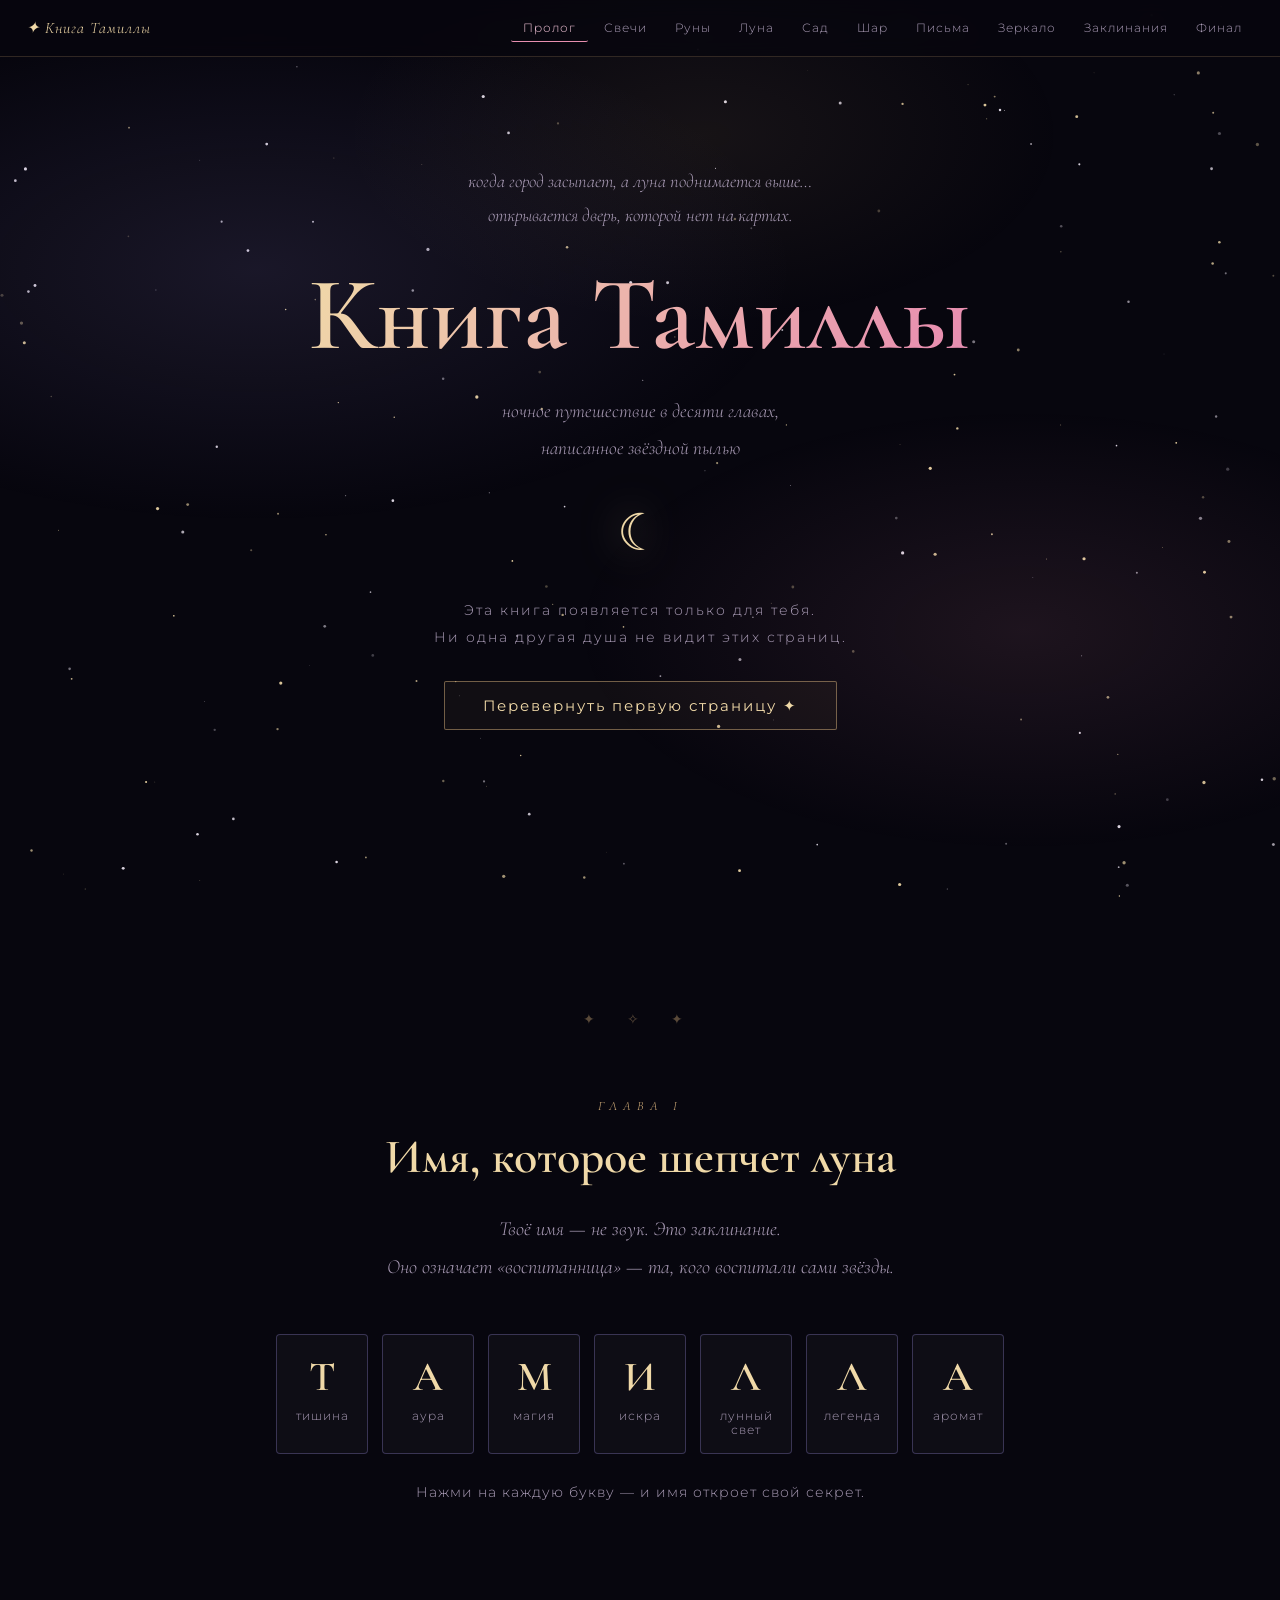
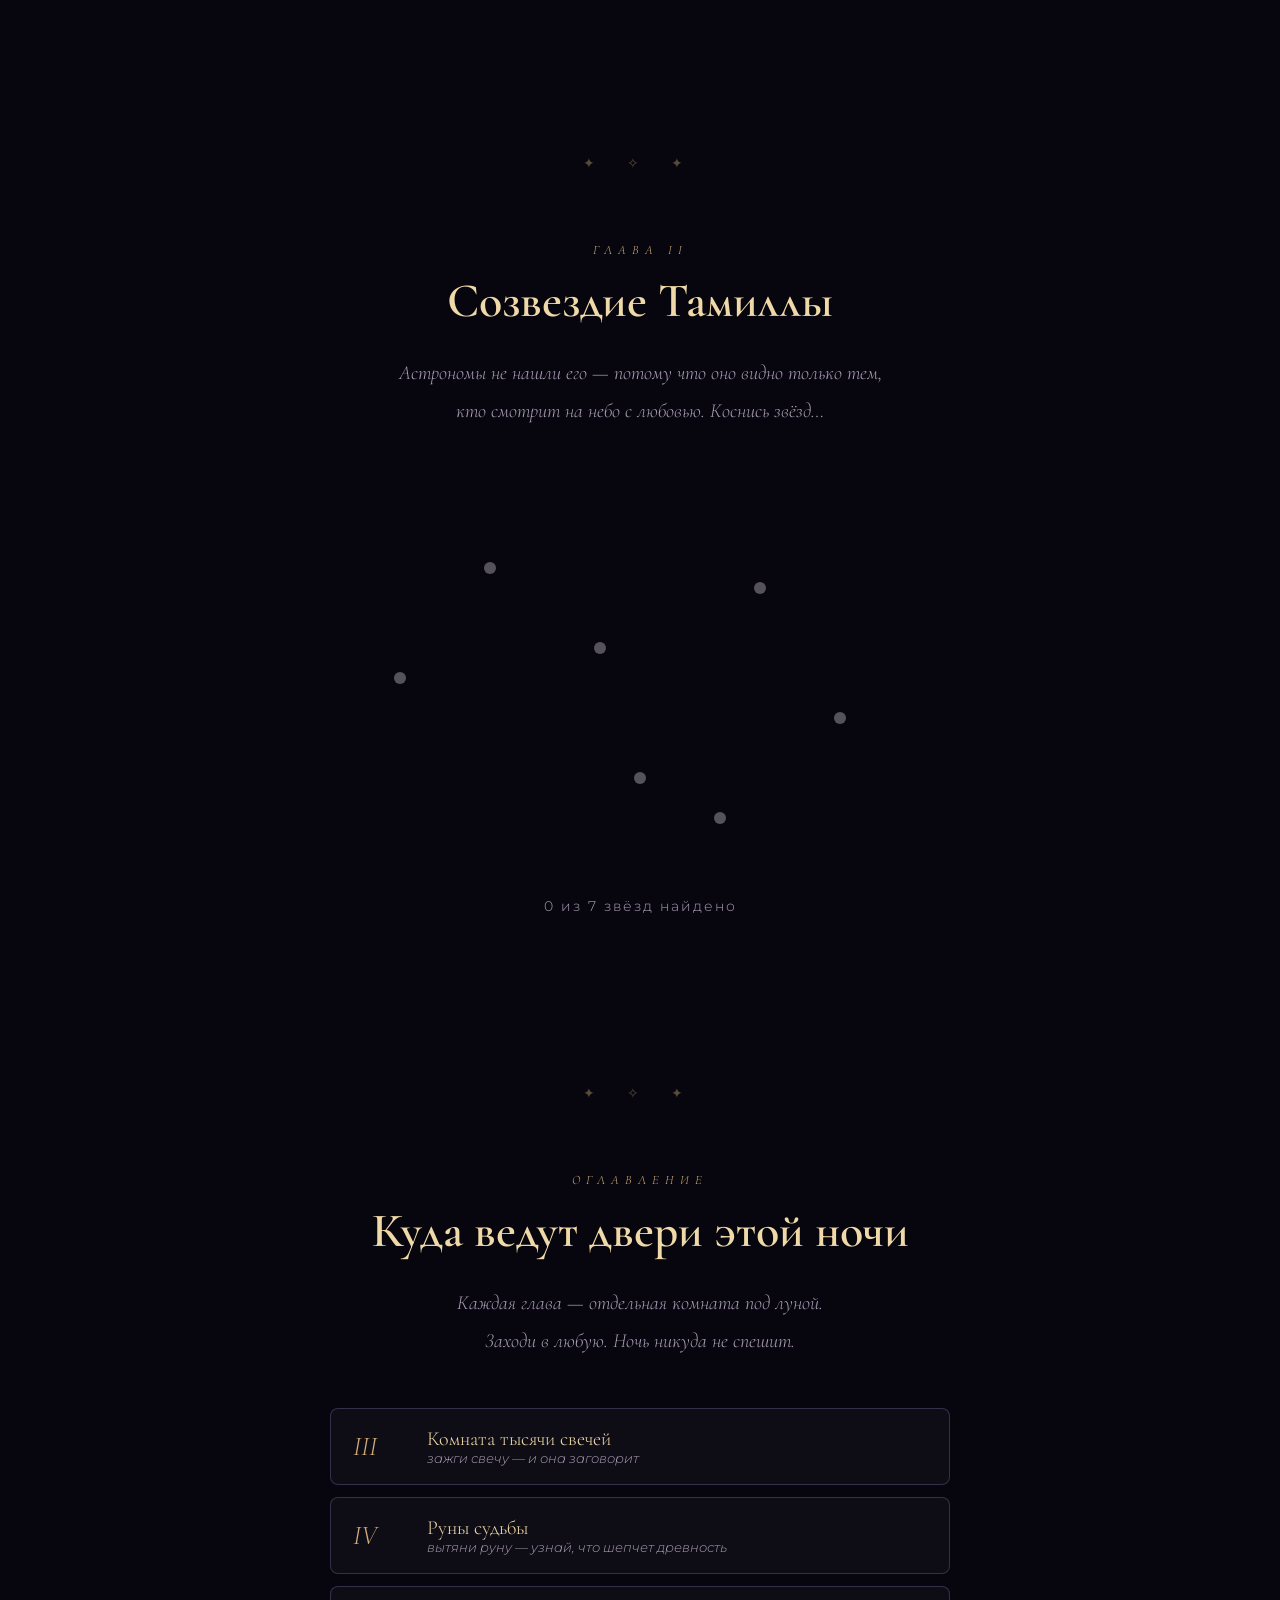
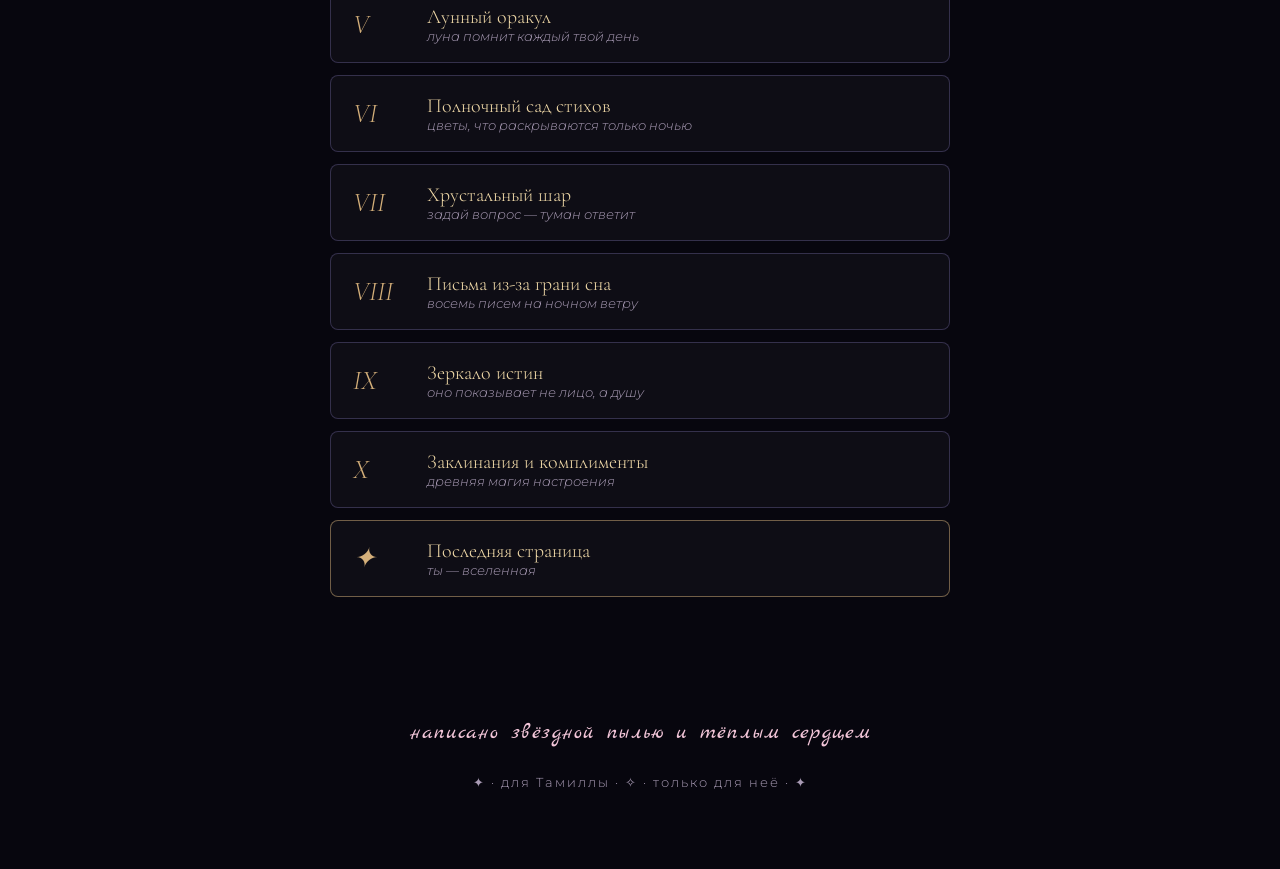
==== commit 42d6146b: "Add files via upload" ====
--- a/index.html
+++ b/index.html
@@ -1,2002 +1,158 @@
-<!DOCTYPE html>
-<html lang="ru">
-  <head>
-    <meta charset="UTF-8" />
-    <meta
-      name="viewport"
-      content="width=device-width, initial-scale=1.0, maximum-scale=1.0, user-scalable=no"
-    />
-    <title>Для тебя, Тамилла</title>
-    <link rel="preconnect" href="https://fonts.googleapis.com" />
-    <link rel="preconnect" href="https://fonts.gstatic.com" crossorigin />
-    <link
-      href="https://fonts.googleapis.com/css2?family=Cormorant+Garamond:ital,wght@0,400;0,500;0,600;0,700;1,400;1,500&family=Nunito:wght@300;400;500;600;700&display=swap"
-      rel="stylesheet"
-    />
-    <style>
-      /* ===== RESET & BASE ===== */
-      *,
-      *::before,
-      *::after {
-        margin: 0;
-        padding: 0;
-        box-sizing: border-box;
-      }
-
-      :root {
-        --pink-light: #fff0f3;
-        --pink: #ffb6c1;
-        --pink-medium: #f4a0b5;
-        --pink-deep: #e8839e;
-        --rose: #ff6b8a;
-        --red-soft: #e85d75;
-        --white: #ffffff;
-        --text-dark: #5c3d4e;
-        --text-light: #8b6577;
-        --shadow-soft: 0 4px 30px rgba(232, 131, 158, 0.15);
-        --shadow-glow: 0 0 40px rgba(255, 107, 138, 0.25);
-      }
-
-      html,
-      body {
-        overflow: hidden;
-        height: 100%;
-        height: 100dvh;
-        width: 100%;
-        font-family: "Nunito", "Segoe UI", Arial, sans-serif;
-        color: var(--text-dark);
-        background: var(--pink-light);
-        -webkit-font-smoothing: antialiased;
-        -moz-osx-font-smoothing: grayscale;
-        -webkit-tap-highlight-color: transparent;
-        touch-action: pan-y;
-      }
-
-      /* ===== PAGE SYSTEM ===== */
-      .page {
-        position: fixed;
-        top: 0;
-        left: 0;
-        width: 100%;
-        height: 100%;
-        height: 100dvh;
-        display: flex;
-        align-items: center;
-        justify-content: center;
-        opacity: 0;
-        visibility: hidden;
-        transition: opacity 0.8s ease, visibility 0.8s ease;
-        z-index: 1;
-        overflow-y: auto;
-        overflow-x: hidden;
-        -webkit-overflow-scrolling: touch;
-      }
-
-      .page.active {
-        opacity: 1;
-        visibility: visible;
-        z-index: 10;
-      }
-
-      .page-inner {
-        width: 100%;
-        max-width: 700px;
-        min-height: 100%;
-        min-height: 100dvh;
-        display: flex;
-        align-items: center;
-        justify-content: center;
-        padding: 40px 24px 100px;
-        margin: 0 auto;
-      }
-
-      /* ===== FLOATING HEARTS BACKGROUND ===== */
-      .hearts-bg {
-        position: fixed;
-        top: 0;
-        left: 0;
-        width: 100%;
-        height: 100%;
-        pointer-events: none;
-        z-index: 0;
-        overflow: hidden;
-      }
-
-      .heart-float {
-        position: absolute;
-        bottom: -60px;
-        opacity: 0;
-        animation: floatUp linear infinite;
-        pointer-events: none;
-      }
-
-      @keyframes floatUp {
-        0% {
-          transform: translateY(0) rotate(0deg) scale(1);
-          opacity: 0;
-        }
-        10% {
-          opacity: 0.5;
-        }
-        90% {
-          opacity: 0.2;
-        }
-        100% {
-          transform: translateY(-110vh) rotate(360deg) scale(0.4);
-          opacity: 0;
-        }
-      }
-
-      /* ===== SPARKLE PARTICLES ===== */
-      .sparkles-layer {
-        position: fixed;
-        top: 0;
-        left: 0;
-        width: 100%;
-        height: 100%;
-        pointer-events: none;
-        z-index: 0;
-        overflow: hidden;
-      }
-
-      .sparkle {
-        position: absolute;
-        width: 6px;
-        height: 6px;
-        border-radius: 50%;
-        background: var(--white);
-        box-shadow: 0 0 8px 2px rgba(255, 182, 193, 0.6),
-          0 0 16px 4px rgba(255, 107, 138, 0.3);
-        opacity: 0;
-        animation: sparkleAnim ease-in-out infinite;
-        pointer-events: none;
-      }
-
-      @keyframes sparkleAnim {
-        0%,
-        100% {
-          opacity: 0;
-          transform: scale(0.3) rotate(0deg);
-        }
-        30% {
-          opacity: 1;
-          transform: scale(1) rotate(90deg);
-        }
-        70% {
-          opacity: 0.8;
-          transform: scale(0.8) rotate(180deg);
-        }
-      }
-
-      /* ===== BOKEH CIRCLES ===== */
-      .bokeh-layer {
-        position: fixed;
-        top: 0;
-        left: 0;
-        width: 100%;
-        height: 100%;
-        pointer-events: none;
-        z-index: 0;
-        overflow: hidden;
-      }
-
-      .bokeh {
-        position: absolute;
-        border-radius: 50%;
-        opacity: 0;
-        animation: bokehFloat ease-in-out infinite;
-        pointer-events: none;
-      }
-
-      @keyframes bokehFloat {
-        0% {
-          opacity: 0;
-          transform: translateY(0) translateX(0) scale(0.8);
-        }
-        20% {
-          opacity: 0.15;
-        }
-        50% {
-          opacity: 0.22;
-          transform: translateY(-40px) translateX(20px) scale(1.1);
-        }
-        80% {
-          opacity: 0.12;
-        }
-        100% {
-          opacity: 0;
-          transform: translateY(-80px) translateX(-15px) scale(0.9);
-        }
-      }
-
-      /* ===== LIGHT RAYS ===== */
-      .rays-layer {
-        position: fixed;
-        top: 0;
-        left: 0;
-        width: 100%;
-        height: 100%;
-        pointer-events: none;
-        z-index: 0;
-        overflow: hidden;
-      }
-
-      .light-ray {
-        position: absolute;
-        top: -20%;
-        width: 2px;
-        height: 140%;
-        opacity: 0;
-        transform-origin: top center;
-        animation: rayShine linear infinite;
-        pointer-events: none;
-      }
-
-      @keyframes rayShine {
-        0% {
-          opacity: 0;
-          transform: rotate(var(--ray-angle)) scaleY(0.5);
-        }
-        25% {
-          opacity: 0.08;
-          transform: rotate(var(--ray-angle)) scaleY(0.8);
-        }
-        50% {
-          opacity: 0.12;
-          transform: rotate(var(--ray-angle)) scaleY(1);
-        }
-        75% {
-          opacity: 0.06;
-          transform: rotate(var(--ray-angle)) scaleY(0.9);
-        }
-        100% {
-          opacity: 0;
-          transform: rotate(var(--ray-angle)) scaleY(0.5);
-        }
-      }
-
-      /* ===== FLOATING PETALS ===== */
-      .petals-layer {
-        position: fixed;
-        top: 0;
-        left: 0;
-        width: 100%;
-        height: 100%;
-        pointer-events: none;
-        z-index: 0;
-        overflow: hidden;
-      }
-
-      .petal {
-        position: absolute;
-        top: -40px;
-        opacity: 0;
-        animation: petalFall linear infinite;
-        pointer-events: none;
-        font-size: 16px;
-      }
-
-      @keyframes petalFall {
-        0% {
-          opacity: 0;
-          transform: translateY(0) translateX(0) rotate(0deg);
-        }
-        8% {
-          opacity: 0.6;
-        }
-        50% {
-          transform: translateY(50vh) translateX(var(--petal-drift))
-            rotate(180deg);
-          opacity: 0.5;
-        }
-        92% {
-          opacity: 0.2;
-        }
-        100% {
-          opacity: 0;
-          transform: translateY(110vh)
-            translateX(calc(var(--petal-drift) * -0.5)) rotate(360deg);
-        }
-      }
-
-      /* ===== GLOWING ORBS ===== */
-      .orbs-layer {
-        position: fixed;
-        top: 0;
-        left: 0;
-        width: 100%;
-        height: 100%;
-        pointer-events: none;
-        z-index: 0;
-        overflow: hidden;
-      }
-
-      .orb {
-        position: absolute;
-        border-radius: 50%;
-        opacity: 0;
-        filter: blur(1px);
-        animation: orbDrift ease-in-out infinite;
-        pointer-events: none;
-      }
-
-      @keyframes orbDrift {
-        0%,
-        100% {
-          opacity: 0;
-          transform: translate(0, 0) scale(0.6);
-        }
-        25% {
-          opacity: 0.35;
-          transform: translate(var(--orb-dx1), var(--orb-dy1)) scale(1);
-        }
-        50% {
-          opacity: 0.5;
-          transform: translate(var(--orb-dx2), var(--orb-dy2)) scale(1.15);
-        }
-        75% {
-          opacity: 0.3;
-          transform: translate(var(--orb-dx3), var(--orb-dy3)) scale(0.9);
-        }
-      }
-
-      /* ===== NAVIGATION DOTS ===== */
-      .nav-dots {
-        position: fixed;
-        bottom: 24px;
-        left: 50%;
-        transform: translateX(-50%);
-        display: flex;
-        gap: 12px;
-        z-index: 100;
-        background: rgba(255, 255, 255, 0.75);
-        -webkit-backdrop-filter: blur(12px);
-        backdrop-filter: blur(12px);
-        padding: 10px 22px;
-        border-radius: 30px;
-        box-shadow: var(--shadow-soft);
-      }
-
-      .nav-dot {
-        width: 12px;
-        height: 12px;
-        border-radius: 50%;
-        background: var(--pink);
-        border: none;
-        cursor: pointer;
-        transition: all 0.4s ease;
-        padding: 0;
-        -webkit-appearance: none;
-        appearance: none;
-        outline: none;
-      }
-
-      .nav-dot:hover {
-        background: var(--rose);
-        transform: scale(1.2);
-      }
-
-      .nav-dot.active {
-        background: var(--rose);
-        transform: scale(1.35);
-        box-shadow: 0 0 14px rgba(255, 107, 138, 0.5);
-      }
-
-      /* ===== BUTTONS ===== */
-      .btn-romantic {
-        font-family: "Nunito", sans-serif;
-        font-weight: 600;
-        font-size: 1.1rem;
-        padding: 15px 44px;
-        border: none;
-        border-radius: 50px;
-        background: linear-gradient(135deg, var(--rose), var(--pink-deep));
-        color: var(--white);
-        cursor: pointer;
-        transition: all 0.4s ease;
-        box-shadow: 0 4px 22px rgba(255, 107, 138, 0.35);
-        position: relative;
-        overflow: hidden;
-        letter-spacing: 0.5px;
-        -webkit-appearance: none;
-        appearance: none;
-        outline: none;
-        display: inline-block;
-      }
-
-      .btn-romantic::before {
-        content: "";
-        position: absolute;
-        top: 0;
-        left: -100%;
-        width: 100%;
-        height: 100%;
-        background: linear-gradient(
-          90deg,
-          transparent,
-          rgba(255, 255, 255, 0.3),
-          transparent
-        );
-        transition: left 0.6s ease;
-      }
-
-      .btn-romantic:hover {
-        transform: translateY(-3px) scale(1.03);
-        box-shadow: 0 8px 32px rgba(255, 107, 138, 0.5);
-      }
-
-      .btn-romantic:hover::before {
-        left: 100%;
-      }
-
-      .btn-romantic:active {
-        transform: translateY(-1px) scale(1.01);
-      }
-
-      /* ===== PAGE 1 - WELCOME ===== */
-      .page-welcome {
-        background: linear-gradient(
-          160deg,
-          var(--pink-light) 0%,
-          var(--cream) 40%,
-          var(--pink-light) 100%
-        );
-      }
-
-      .welcome-content {
-        text-align: center;
-        position: relative;
-      }
-
-      .welcome-heart-icon {
-        font-size: 4rem;
-        display: inline-block;
-        animation: heartPulse 1.5s ease-in-out infinite;
-        margin-bottom: 12px;
-        line-height: 1;
-      }
-
-      @keyframes heartPulse {
-        0%,
-        100% {
-          transform: scale(1);
-        }
-        50% {
-          transform: scale(1.18);
-        }
-      }
-
-      .welcome-title {
-        font-family: "Cormorant Garamond", Georgia, serif;
-        font-size: 3.6rem;
-        font-weight: 600;
-        color: var(--text-dark);
-        margin-bottom: 16px;
-        opacity: 0;
-        transform: translateY(30px);
-        line-height: 1.2;
-      }
-
-      .welcome-title .name-highlight {
-        color: var(--rose);
-        font-style: italic;
-        font-weight: 700;
-      }
-
-      .welcome-subtitle {
-        font-size: 1.25rem;
-        color: var(--text-light);
-        margin-bottom: 42px;
-        opacity: 0;
-        transform: translateY(20px);
-        font-weight: 300;
-        letter-spacing: 0.3px;
-        line-height: 1.5;
-      }
-
-      .welcome-btn-wrap {
-        opacity: 0;
-        transform: translateY(20px);
-      }
-
-      .welcome-decoration {
-        position: absolute;
-        font-size: 2rem;
-        opacity: 0.15;
-        pointer-events: none;
-      }
-
-      .welcome-decoration.d1 {
-        top: -60px;
-        left: -40px;
-        animation: gentleSway 4s ease-in-out infinite;
-      }
-      .welcome-decoration.d2 {
-        top: -40px;
-        right: -30px;
-        animation: gentleSway 5s ease-in-out infinite 0.5s;
-      }
-      .welcome-decoration.d3 {
-        bottom: -50px;
-        left: 20px;
-        animation: gentleSway 4.5s ease-in-out infinite 1s;
-      }
-      .welcome-decoration.d4 {
-        bottom: -40px;
-        right: -20px;
-        animation: gentleSway 3.5s ease-in-out infinite 1.5s;
-      }
-
-      @keyframes gentleSway {
-        0%,
-        100% {
-          transform: translateY(0) rotate(0deg);
-        }
-        50% {
-          transform: translateY(-10px) rotate(5deg);
-        }
-      }
-
-      /* ===== PAGE 2 - CONFESSION ===== */
-      .page-confession {
-        background: linear-gradient(
-          160deg,
-          var(--cream) 0%,
-          var(--white) 50%,
-          var(--pink-light) 100%
-        );
-      }
-
-      .confession-container {
-        text-align: center;
-        max-width: 600px;
-        width: 100%;
-      }
-
-      .confession-heading {
-        font-family: "Cormorant Garamond", Georgia, serif;
-        font-size: 2.2rem;
-        color: var(--text-dark);
-        margin-bottom: 36px;
-        font-weight: 600;
-      }
-
-      .confession-phrase {
-        font-size: 1.2rem;
-        color: var(--text-dark);
-        padding: 22px 28px;
-        margin-bottom: 18px;
-        background: var(--white);
-        border-radius: 20px;
-        box-shadow: var(--shadow-soft);
-        opacity: 0;
-        transform: translateY(30px);
-        transition: all 0.7s ease;
-        border-left: 4px solid var(--pink);
-        text-align: left;
-        line-height: 1.6;
-      }
-
-      .confession-phrase.visible {
-        opacity: 1;
-        transform: translateY(0);
-      }
-
-      .confession-phrase:hover {
-        transform: translateY(-3px);
-        box-shadow: 0 8px 40px rgba(232, 131, 158, 0.2);
-      }
-
-      .confession-btn-wrap {
-        margin-top: 32px;
-        opacity: 0;
-        transform: translateY(20px);
-        transition: all 0.7s ease;
-      }
-
-      .confession-btn-wrap.visible {
-        opacity: 1;
-        transform: translateY(0);
-      }
-
-      /* ===== PAGE 3 - QUESTION ===== */
-      .page-question {
-        background: linear-gradient(
-          160deg,
-          var(--pink-light) 0%,
-          var(--white) 50%,
-          var(--cream) 100%
-        );
-      }
-
-      .question-container {
-        text-align: center;
-        max-width: 500px;
-        width: 100%;
-      }
-
-      .question-icon {
-        font-size: 3.5rem;
-        margin-bottom: 8px;
-        display: inline-block;
-        animation: gentleSway 3s ease-in-out infinite;
-        line-height: 1;
-      }
-
-      .question-title {
-        font-family: "Cormorant Garamond", Georgia, serif;
-        font-size: 2.4rem;
-        color: var(--text-dark);
-        margin-bottom: 32px;
-        font-weight: 600;
-      }
-
-      .answer-buttons {
-        display: flex;
-        flex-direction: column;
-        gap: 14px;
-        margin-bottom: 20px;
-      }
-
-      .btn-answer {
-        font-family: "Nunito", sans-serif;
-        font-weight: 600;
-        font-size: 1.1rem;
-        padding: 16px 28px;
-        border: 2px solid var(--pink);
-        border-radius: 16px;
-        background: var(--white);
-        color: var(--text-dark);
-        cursor: pointer;
-        transition: all 0.35s ease;
-        box-shadow: var(--shadow-soft);
-        position: relative;
-        -webkit-appearance: none;
-        appearance: none;
-        outline: none;
-      }
-
-      .btn-answer:hover {
-        background: var(--pink-light);
-        border-color: var(--rose);
-        transform: translateY(-2px);
-        box-shadow: 0 6px 25px rgba(255, 107, 138, 0.3);
-      }
-
-      .btn-answer.correct-chosen {
-        background: linear-gradient(135deg, var(--rose), var(--pink-deep));
-        color: var(--white);
-        border-color: transparent;
-        transform: scale(1.05);
-      }
-
-      .btn-wrong {
-        transition: all 0.25s ease;
-        position: relative;
-      }
-
-      .wrong-tooltip {
-        display: none;
-        position: absolute;
-        top: -48px;
-        left: 50%;
-        transform: translateX(-50%);
-        background: var(--text-dark);
-        color: var(--white);
-        padding: 8px 18px;
-        border-radius: 12px;
-        font-size: 0.9rem;
-        white-space: nowrap;
-        z-index: 20;
-        animation: tooltipPop 0.4s ease;
-      }
-
-      .wrong-tooltip::after {
-        content: "";
-        position: absolute;
-        bottom: -6px;
-        left: 50%;
-        transform: translateX(-50%);
-        border-left: 7px solid transparent;
-        border-right: 7px solid transparent;
-        border-top: 7px solid var(--text-dark);
-      }
-
-      @keyframes tooltipPop {
-        0% {
-          opacity: 0;
-          transform: translateX(-50%) translateY(5px);
-        }
-        100% {
-          opacity: 1;
-          transform: translateX(-50%) translateY(0);
-        }
-      }
-
-      @keyframes shakeBtn {
-        0%,
-        100% {
-          transform: translateX(0);
-        }
-        10% {
-          transform: translateX(-10px) rotate(-2deg);
-        }
-        20% {
-          transform: translateX(10px) rotate(2deg);
-        }
-        30% {
-          transform: translateX(-8px) rotate(-1.5deg);
-        }
-        40% {
-          transform: translateX(8px) rotate(1.5deg);
-        }
-        50% {
-          transform: translateX(-5px);
-        }
-        60% {
-          transform: translateX(5px);
-        }
-        70% {
-          transform: translateX(-3px);
-        }
-        80% {
-          transform: translateX(3px);
-        }
-        90% {
-          transform: translateX(-1px);
-        }
-      }
-
-      .correct-result {
-        display: none;
-        text-align: center;
-        margin-top: 20px;
-        font-family: "Cormorant Garamond", Georgia, serif;
-        font-size: 2rem;
-        color: var(--rose);
-        animation: fadeInUp 0.6s ease;
-      }
-
-      .question-next-wrap {
-        display: none;
-        margin-top: 24px;
-        animation: fadeInUp 0.6s ease 0.3s both;
-      }
-
-      @keyframes fadeInUp {
-        from {
-          opacity: 0;
-          transform: translateY(20px);
-        }
-        to {
-          opacity: 1;
-          transform: translateY(0);
-        }
-      }
-
-      /* ===== PAGE 4 - MORE CONFESSIONS ===== */
-      .page-more {
-        background: linear-gradient(
-          160deg,
-          var(--cream) 0%,
-          var(--pink-light) 50%,
-          var(--white) 100%
-        );
-      }
-
-      .more-container {
-        text-align: center;
-        max-width: 600px;
-        width: 100%;
-      }
-
-      .more-heading {
-        font-family: "Cormorant Garamond", Georgia, serif;
-        font-size: 2.3rem;
-        color: var(--text-dark);
-        margin-bottom: 32px;
-        font-weight: 600;
-      }
-
-      .more-cards {
-        display: grid;
-        grid-template-columns: 1fr 1fr;
-        gap: 16px;
-        margin-bottom: 32px;
-      }
-
-      .more-card {
-        background: var(--white);
-        border-radius: 20px;
-        padding: 26px 20px;
-        box-shadow: var(--shadow-soft);
-        opacity: 0;
-        transform: translateY(25px) scale(0.95);
-        transition: all 0.6s ease;
-        border-top: 3px solid var(--pink);
-        text-align: center;
-      }
-
-      .more-card.visible {
-        opacity: 1;
-        transform: translateY(0) scale(1);
-      }
-
-      .more-card:hover {
-        transform: translateY(-5px) scale(1.02);
-        box-shadow: 0 10px 40px rgba(232, 131, 158, 0.25);
-      }
-
-      .more-card-icon {
-        font-size: 2.2rem;
-        margin-bottom: 10px;
-        display: block;
-        line-height: 1;
-      }
-
-      .more-card-text {
-        font-size: 1.05rem;
-        color: var(--text-dark);
-        line-height: 1.5;
-        font-weight: 500;
-      }
-
-      .more-btn-wrap {
-        opacity: 0;
-        transform: translateY(15px);
-        transition: all 0.7s ease;
-      }
-
-      .more-btn-wrap.visible {
-        opacity: 1;
-        transform: translateY(0);
-      }
-
-      /* ===== PAGE 5 - FINAL ===== */
-      .page-final {
-        background: linear-gradient(
-          160deg,
-          var(--pink-light) 0%,
-          var(--cream) 40%,
-          var(--pink-light) 100%
-        );
-      }
-
-      .final-container {
-        text-align: center;
-        max-width: 560px;
-        width: 100%;
-        position: relative;
-      }
-
-      .final-glow {
-        position: absolute;
-        top: 50%;
-        left: 50%;
-        transform: translate(-50%, -50%);
-        width: 320px;
-        height: 320px;
-        background: radial-gradient(
-          circle,
-          rgba(255, 107, 138, 0.12) 0%,
-          transparent 70%
-        );
-        border-radius: 50%;
-        pointer-events: none;
-        animation: glowPulse 3s ease-in-out infinite;
-      }
-
-      @keyframes glowPulse {
-        0%,
-        100% {
-          transform: translate(-50%, -50%) scale(1);
-          opacity: 0.6;
-        }
-        50% {
-          transform: translate(-50%, -50%) scale(1.2);
-          opacity: 1;
-        }
-      }
-
-      .final-heart {
-        font-size: 4rem;
-        display: inline-block;
-        animation: heartPulse 1.2s ease-in-out infinite;
-        margin-bottom: 16px;
-        position: relative;
-        z-index: 2;
-        line-height: 1;
-      }
-
-      .final-text {
-        font-family: "Cormorant Garamond", Georgia, serif;
-        font-size: 1.55rem;
-        line-height: 1.8;
-        color: var(--text-dark);
-        margin-bottom: 36px;
-        position: relative;
-        z-index: 2;
-        font-weight: 500;
-        opacity: 0;
-        transform: translateY(20px);
-      }
-
-      .final-text .final-name {
-        font-size: 2.5rem;
-        font-weight: 700;
-        color: var(--rose);
-        display: block;
-        margin-bottom: 14px;
-        font-style: italic;
-      }
-
-      .final-text .final-love {
-        font-size: 1.75rem;
-        font-weight: 700;
-        color: var(--red-soft);
-      }
-
-      .final-btn-wrap {
-        position: relative;
-        z-index: 2;
-        opacity: 0;
-        transform: translateY(15px);
-      }
-
-      .hug-result {
-        display: none;
-        font-family: "Cormorant Garamond", Georgia, serif;
-        font-size: 2.4rem;
-        color: var(--rose);
-        margin-top: 20px;
-        animation: fadeInUp 0.5s ease;
-        position: relative;
-        z-index: 2;
-      }
-
-      /* ===== HEART BURST ===== */
-      .heart-burst {
-        position: fixed;
-        pointer-events: none;
-        z-index: 1000;
-        animation: burstHeart 1.5s ease-out forwards;
-      }
-
-      @keyframes burstHeart {
-        0% {
-          opacity: 1;
-          transform: translate(0, 0) scale(1) rotate(0deg);
-        }
-        100% {
-          opacity: 0;
-          transform: translate(var(--tx), var(--ty)) scale(0.3)
-            rotate(var(--rot));
-        }
-      }
-
-      /* ===== MOBILE RESPONSIVE ===== */
-
-      /* Tablets */
-      @media (max-width: 768px) {
-        .page-inner {
-          padding: 32px 20px 90px;
-        }
-
-        .welcome-title {
-          font-size: 2.8rem;
-        }
-
-        .welcome-subtitle {
-          font-size: 1.1rem;
-          margin-bottom: 34px;
-        }
-
-        .welcome-heart-icon {
-          font-size: 3.2rem;
-        }
-
-        .confession-heading,
-        .question-title,
-        .more-heading {
-          font-size: 1.9rem;
-        }
-
-        .confession-phrase {
-          font-size: 1.1rem;
-          padding: 18px 22px;
-        }
-
-        .more-cards {
-          grid-template-columns: 1fr 1fr;
-          gap: 14px;
-        }
-
-        .more-card {
-          padding: 22px 16px;
-        }
-
-        .final-text {
-          font-size: 1.35rem;
-        }
-
-        .final-text .final-name {
-          font-size: 2.1rem;
-        }
-
-        .final-text .final-love {
-          font-size: 1.5rem;
-        }
-
-        .btn-romantic {
-          font-size: 1rem;
-          padding: 13px 34px;
-        }
-
-        .btn-answer {
-          font-size: 1rem;
-          padding: 14px 22px;
-        }
-
-        .nav-dots {
-          bottom: 16px;
-          padding: 8px 18px;
-          gap: 10px;
-        }
-
-        .nav-dot {
-          width: 11px;
-          height: 11px;
-        }
-      }
-
-      /* Small phones */
-      @media (max-width: 480px) {
-        .page-inner {
-          padding: 24px 16px 84px;
-        }
-
-        .welcome-title {
-          font-size: 2.2rem;
-        }
-
-        .welcome-subtitle {
-          font-size: 1rem;
-          margin-bottom: 28px;
-        }
-
-        .welcome-heart-icon {
-          font-size: 2.8rem;
-        }
-
-        .welcome-decoration {
-          font-size: 1.4rem;
-        }
-
-        .confession-heading {
-          font-size: 1.6rem;
-          margin-bottom: 28px;
-        }
-
-        .confession-phrase {
-          font-size: 1rem;
-          padding: 16px 18px;
-          border-radius: 16px;
-          margin-bottom: 14px;
-        }
-
-        .question-icon {
-          font-size: 2.8rem;
-        }
-
-        .question-title {
-          font-size: 1.6rem;
-          margin-bottom: 24px;
-        }
-
-        .btn-answer {
-          font-size: 0.95rem;
-          padding: 14px 18px;
-          border-radius: 14px;
-        }
-
-        .correct-result {
-          font-size: 1.6rem;
-        }
-
-        .more-heading {
-          font-size: 1.6rem;
-          margin-bottom: 24px;
-        }
-
-        .more-cards {
-          grid-template-columns: 1fr;
-          gap: 14px;
-        }
-
-        .more-card {
-          padding: 20px 18px;
-          border-radius: 16px;
-        }
-
-        .more-card-icon {
-          font-size: 1.8rem;
-        }
-
-        .more-card-text {
-          font-size: 0.95rem;
-        }
-
-        .final-glow {
-          width: 240px;
-          height: 240px;
-        }
-
-        .final-heart {
-          font-size: 3rem;
-        }
-
-        .final-text {
-          font-size: 1.15rem;
-          line-height: 1.7;
-          margin-bottom: 28px;
-        }
-
-        .final-text .final-name {
-          font-size: 1.75rem;
-          margin-bottom: 10px;
-        }
-
-        .final-text .final-love {
-          font-size: 1.3rem;
-        }
-
-        .hug-result {
-          font-size: 1.9rem;
-        }
-
-        .btn-romantic {
-          font-size: 0.95rem;
-          padding: 12px 30px;
-        }
-
-        .nav-dots {
-          bottom: 12px;
-          padding: 7px 14px;
-          gap: 9px;
-        }
-
-        .nav-dot {
-          width: 10px;
-          height: 10px;
-        }
-      }
-
-      /* Very small phones */
-      @media (max-width: 360px) {
-        .welcome-title {
-          font-size: 1.9rem;
-        }
-
-        .welcome-subtitle {
-          font-size: 0.92rem;
-        }
-
-        .confession-heading,
-        .question-title,
-        .more-heading {
-          font-size: 1.4rem;
-        }
-
-        .final-text .final-name {
-          font-size: 1.5rem;
-        }
-
-        .btn-romantic {
-          padding: 11px 26px;
-          font-size: 0.9rem;
-        }
-
-        .btn-answer {
-          padding: 12px 14px;
-          font-size: 0.9rem;
-        }
-      }
-
-      /* Landscape phones */
-      @media (max-height: 500px) and (orientation: landscape) {
-        .page-inner {
-          padding: 16px 20px 70px;
-          align-items: flex-start;
-        }
-
-        .welcome-heart-icon {
-          font-size: 2rem;
-          margin-bottom: 6px;
-        }
-
-        .welcome-title {
-          font-size: 1.8rem;
-          margin-bottom: 8px;
-        }
-
-        .welcome-subtitle {
-          font-size: 0.9rem;
-          margin-bottom: 16px;
-        }
-
-        .confession-heading,
-        .question-title,
-        .more-heading {
-          font-size: 1.4rem;
-          margin-bottom: 16px;
-        }
-
-        .confession-phrase {
-          padding: 12px 16px;
-          font-size: 0.9rem;
-          margin-bottom: 10px;
-        }
-
-        .more-cards {
-          grid-template-columns: 1fr 1fr;
-          gap: 10px;
-        }
-
-        .more-card {
-          padding: 14px 12px;
-        }
-
-        .final-heart {
-          font-size: 2rem;
-          margin-bottom: 8px;
-        }
-
-        .final-text {
-          font-size: 1rem;
-          margin-bottom: 16px;
-        }
-
-        .final-text .final-name {
-          font-size: 1.4rem;
-        }
-
-        .btn-romantic {
-          padding: 10px 24px;
-          font-size: 0.85rem;
-        }
-
-        .nav-dots {
-          bottom: 8px;
-        }
-      }
-
-      /* Safe area (notch phones) */
-      @supports (padding-bottom: env(safe-area-inset-bottom)) {
-        .nav-dots {
-          bottom: calc(12px + env(safe-area-inset-bottom));
-        }
-
-        .page-inner {
-          padding-bottom: calc(90px + env(safe-area-inset-bottom));
-        }
-      }
-    </style>
-  </head>
-  <body>
-    <!-- Background Animation Layers -->
-    <div class="rays-layer" id="raysLayer"></div>
-    <div class="bokeh-layer" id="bokehLayer"></div>
-    <div class="sparkles-layer" id="sparklesLayer"></div>
-    <div class="petals-layer" id="petalsLayer"></div>
-    <div class="orbs-layer" id="orbsLayer"></div>
-    <div class="hearts-bg" id="heartsBg"></div>
-
-    <!-- Navigation Dots -->
-    <nav class="nav-dots" id="navDots" aria-label="Page navigation">
-      <button
-        class="nav-dot active"
-        data-page="0"
-        aria-label="Page 1"
-        type="button"
-      ></button>
-      <button
-        class="nav-dot"
-        data-page="1"
-        aria-label="Page 2"
-        type="button"
-      ></button>
-      <button
-        class="nav-dot"
-        data-page="2"
-        aria-label="Page 3"
-        type="button"
-      ></button>
-      <button
-        class="nav-dot"
-        data-page="3"
-        aria-label="Page 4"
-        type="button"
-      ></button>
-      <button
-        class="nav-dot"
-        data-page="4"
-        aria-label="Page 5"
-        type="button"
-      ></button>
-    </nav>
-
-    <!-- PAGE 1: Welcome -->
-    <section class="page page-welcome active" id="page0" aria-label="Welcome">
-      <div class="page-inner">
-        <div class="welcome-content">
-          <span class="welcome-decoration d1">&#127800;</span>
-          <span class="welcome-decoration d2">&#10024;</span>
-          <span class="welcome-decoration d3">&#128149;</span>
-          <span class="welcome-decoration d4">&#127799;</span>
-
-          <div class="welcome-heart-icon">&#128150;</div>
-          <h1 class="welcome-title" id="welcomeTitle">
-            Для тебя, <span class="name-highlight">Тамилла</span>
-          </h1>
-          <p class="welcome-subtitle" id="welcomeSubtitle">
-            У меня для тебя маленький сюрприз...
-          </p>
-          <div class="welcome-btn-wrap" id="welcomeBtn">
-            <button class="btn-romantic" type="button" id="startBtn">
-              Начать
-            </button>
-          </div>
-        </div>
-      </div>
-    </section>
-
-    <!-- PAGE 2: Confession -->
-    <section class="page page-confession" id="page1" aria-label="Confessions">
-      <div class="page-inner">
-        <div class="confession-container">
-          <h2 class="confession-heading">Хочу тебе сказать...</h2>
-          <div class="confession-phrase" data-delay="0">
-            Ты делаешь мой мир ярче &#10024;
-          </div>
-          <div class="confession-phrase" data-delay="1">
-            С тобой даже обычные дни становятся волшебными &#127769;
-          </div>
-          <div class="confession-phrase" data-delay="2">
-            Я бесконечно рад, что ты у меня есть &#128151;
-          </div>
-          <div class="confession-btn-wrap" id="confessionBtn">
-            <button class="btn-romantic" type="button" id="confNextBtn" style="margin-top: 60px;">
-              Дальше
-            </button>
-          </div>
-        </div>
-      </div>
-    </section>
-
-    <!-- PAGE 3: Question -->
-    <section class="page page-question" id="page2" aria-label="Question">
-      <div class="page-inner">
-        <div class="question-container">
-          <div class="question-icon">&#128140;</div>
-          <h2 class="question-title">Что ты для меня?</h2>
-          <div class="answer-buttons" id="answerButtons">
-            <button class="btn-answer btn-correct" type="button">
-              &#128150; Любимая
-            </button>
-            <button class="btn-answer btn-correct" type="button">
-              &#127800; Самая особенная
-            </button>
-            <button class="btn-answer btn-correct" type="button">
-              &#128081; Королева моего сердца
-            </button>
-            <button class="btn-answer btn-wrong" type="button" id="wrongBtn">
-              &#128683; Просто знакомая
-              <span class="wrong-tooltip" id="wrongTooltip"
-                >Даже не думай &#128527;</span
-              >
-            </button>
-          </div>
-          <div class="correct-result" id="correctResult">
-            Правильный ответ &#10084;&#65039;
-          </div>
-          <div class="question-next-wrap" id="questionNext">
-            <button class="btn-romantic" type="button" id="qNextBtn">
-              Дальше
-            </button>
-          </div>
-        </div>
-      </div>
-    </section>
-
-    <!-- PAGE 4: More Confessions -->
-    <section class="page page-more" id="page3" aria-label="More confessions">
-      <div class="page-inner">
-        <div class="more-container">
-          <h2 class="more-heading">А ещё... &#129392;</h2>
-          <div class="more-cards">
-            <div class="more-card" data-delay="0">
-              <span class="more-card-icon">&#128522;</span>
-              <span class="more-card-text">Мне нравится твоя улыбка</span>
-            </div>
-            <div class="more-card" data-delay="1">
-              <span class="more-card-icon">&#127912;</span>
-              <span class="more-card-text">Ты — моё вдохновение</span>
-            </div>
-            <div class="more-card" data-delay="2">
-              <span class="more-card-icon">&#128330;&#65039;</span>
-              <span class="more-card-text">С тобой спокойно и тепло</span>
-            </div>
-            <div class="more-card" data-delay="3">
-              <span class="more-card-icon">&#128157;</span>
-              <span class="more-card-text">Я выбираю тебя каждый день</span>
-            </div>
-          </div>
-          <div class="more-btn-wrap" id="moreBtn">
-            <button class="btn-romantic" type="button" id="moreNextBtn">
-              Ещё сюрприз
-            </button>
-          </div>
-        </div>
-      </div>
-    </section>
-
-    <!-- PAGE 5: Final Surprise -->
-    <section class="page page-final" id="page4" aria-label="Final surprise">
-      <div class="page-inner">
-        <div class="final-container">
-          <div class="final-glow"></div>
-          <div class="final-heart">&#10084;&#65039;</div>
-          <div class="final-text" id="finalText">
-            <span class="final-name">Тамилла,</span>
-            спасибо тебе за всё тепло, нежность и счастье.<br />
-            Ты очень важна для меня.<br /><br />
-            <span class="final-love">Я тебя люблю &#10084;&#65039;</span>
-          </div>
-          <div class="final-btn-wrap" id="finalBtn">
-            <button class="btn-romantic" type="button" id="hugBtn">
-              Обнять виртуально &#129303;
-            </button>
-          </div>
-          <div class="hug-result" id="hugResult">Обнял &#128150;</div>
-        </div>
-      </div>
-    </section>
-
-    <script>
-      (function () {
-        "use strict";
-
-        // ===== STATE =====
-        var currentPage = 0;
-        var totalPages = 5;
-        var pageInitialized = [false, false, false, false, false];
-        var wrongBtnAttempts = 0;
-        var isTransitioning = false;
-
-        // ===== DETECT MOBILE =====
-        var isMobile = window.innerWidth < 500;
-
-        // ===== FLOATING HEARTS =====
-        function createFloatingHearts() {
-          var container = document.getElementById("heartsBg");
-          var hearts = [
-            "\u{1F495}",
-            "\u{1F497}",
-            "\u{1F496}",
-            "\u{1FA77}",
-            "\u2665",
-            "\u{1F90D}",
-            "\u{1F338}",
-          ];
-          var count = isMobile ? 10 : 18;
-
-          for (var i = 0; i < count; i++) {
-            var heart = document.createElement("span");
-            heart.className = "heart-float";
-            heart.textContent =
-              hearts[Math.floor(Math.random() * hearts.length)];
-            heart.style.left = Math.random() * 100 + "%";
-            heart.style.fontSize = Math.random() * 14 + 12 + "px";
-            heart.style.animationDuration = Math.random() * 8 + 10 + "s";
-            heart.style.animationDelay = Math.random() * 12 + "s";
-            container.appendChild(heart);
-          }
-        }
-
-        // ===== SPARKLE PARTICLES =====
-        function createSparkles() {
-          var container = document.getElementById("sparklesLayer");
-          var count = isMobile ? 14 : 28;
-
-          for (var i = 0; i < count; i++) {
-            var sparkle = document.createElement("span");
-            sparkle.className = "sparkle";
-            sparkle.style.left = Math.random() * 100 + "%";
-            sparkle.style.top = Math.random() * 100 + "%";
-            var size = Math.random() * 5 + 3;
-            sparkle.style.width = size + "px";
-            sparkle.style.height = size + "px";
-            sparkle.style.animationDuration = Math.random() * 3 + 2 + "s";
-            sparkle.style.animationDelay = Math.random() * 5 + "s";
-            container.appendChild(sparkle);
-          }
-        }
-
-        // ===== BOKEH CIRCLES =====
-        function createBokeh() {
-          var container = document.getElementById("bokehLayer");
-          var colors = [
-            "rgba(255, 182, 193, 0.2)",
-            "rgba(255, 107, 138, 0.15)",
-            "rgba(244, 160, 181, 0.18)",
-            "rgba(232, 131, 158, 0.12)",
-            "rgba(255, 240, 243, 0.25)",
-            "rgba(255, 200, 210, 0.2)",
-          ];
-          var count = isMobile ? 8 : 14;
-
-          for (var i = 0; i < count; i++) {
-            var bokeh = document.createElement("div");
-            bokeh.className = "bokeh";
-            var size = Math.random() * 100 + 40;
-            bokeh.style.width = size + "px";
-            bokeh.style.height = size + "px";
-            bokeh.style.left = Math.random() * 100 + "%";
-            bokeh.style.top = Math.random() * 100 + "%";
-            bokeh.style.background =
-              "radial-gradient(circle, " +
-              colors[Math.floor(Math.random() * colors.length)] +
-              ", transparent 70%)";
-            bokeh.style.animationDuration = Math.random() * 6 + 6 + "s";
-            bokeh.style.animationDelay = Math.random() * 8 + "s";
-            container.appendChild(bokeh);
-          }
-        }
-
-        // ===== LIGHT RAYS =====
-        function createLightRays() {
-          var container = document.getElementById("raysLayer");
-          var count = isMobile ? 4 : 7;
-
-          for (var i = 0; i < count; i++) {
-            var ray = document.createElement("div");
-            ray.className = "light-ray";
-            var angle = -30 + (60 / count) * i + (Math.random() - 0.5) * 10;
-            ray.style.setProperty("--ray-angle", angle + "deg");
-            ray.style.left = 10 + (80 / count) * i + "%";
-            ray.style.width = Math.random() * 40 + 20 + "px";
-            ray.style.background =
-              "linear-gradient(180deg, rgba(255,182,193,0.06) 0%, rgba(255,107,138,0.04) 40%, transparent 100%)";
-            ray.style.animationDuration = Math.random() * 6 + 8 + "s";
-            ray.style.animationDelay = Math.random() * 5 + "s";
-            container.appendChild(ray);
-          }
-        }
-
-        // ===== FALLING PETALS =====
-        function createPetals() {
-          var container = document.getElementById("petalsLayer");
-          var petalChars = [
-            "\u{1F33A}",
-            "\u{1F33B}",
-            "\u{1F33C}",
-            "\u{1F33E}",
-            "\u2727",
-            "\u2726",
-          ];
-          var count = isMobile ? 8 : 14;
-
-          for (var i = 0; i < count; i++) {
-            var petal = document.createElement("span");
-            petal.className = "petal";
-            petal.textContent =
-              petalChars[Math.floor(Math.random() * petalChars.length)];
-            petal.style.left = Math.random() * 100 + "%";
-            petal.style.fontSize = Math.random() * 10 + 10 + "px";
-            var drift = (Math.random() - 0.5) * 120;
-            petal.style.setProperty("--petal-drift", drift + "px");
-            petal.style.animationDuration = Math.random() * 8 + 10 + "s";
-            petal.style.animationDelay = Math.random() * 14 + "s";
-            container.appendChild(petal);
-          }
-        }
-
-        // ===== GLOWING ORBS =====
-        function createOrbs() {
-          var container = document.getElementById("orbsLayer");
-          var orbColors = [
-            "radial-gradient(circle, rgba(255,107,138,0.35), rgba(255,107,138,0.05) 60%, transparent 80%)",
-            "radial-gradient(circle, rgba(255,182,193,0.4), rgba(255,182,193,0.08) 60%, transparent 80%)",
-            "radial-gradient(circle, rgba(244,160,181,0.3), rgba(244,160,181,0.05) 60%, transparent 80%)",
-            "radial-gradient(circle, rgba(255,200,210,0.35), rgba(255,200,210,0.06) 60%, transparent 80%)",
-          ];
-          var count = isMobile ? 5 : 8;
-
-          for (var i = 0; i < count; i++) {
-            var orb = document.createElement("div");
-            orb.className = "orb";
-            var size = Math.random() * 30 + 12;
-            orb.style.width = size + "px";
-            orb.style.height = size + "px";
-            orb.style.left = Math.random() * 90 + 5 + "%";
-            orb.style.top = Math.random() * 90 + 5 + "%";
-            orb.style.background =
-              orbColors[Math.floor(Math.random() * orbColors.length)];
-
-            orb.style.setProperty(
-              "--orb-dx1",
-              (Math.random() - 0.5) * 60 + "px"
-            );
-            orb.style.setProperty(
-              "--orb-dy1",
-              (Math.random() - 0.5) * 60 + "px"
-            );
-            orb.style.setProperty(
-              "--orb-dx2",
-              (Math.random() - 0.5) * 80 + "px"
-            );
-            orb.style.setProperty(
-              "--orb-dy2",
-              (Math.random() - 0.5) * 80 + "px"
-            );
-            orb.style.setProperty(
-              "--orb-dx3",
-              (Math.random() - 0.5) * 50 + "px"
-            );
-            orb.style.setProperty(
-              "--orb-dy3",
-              (Math.random() - 0.5) * 50 + "px"
-            );
-
-            orb.style.animationDuration = Math.random() * 8 + 8 + "s";
-            orb.style.animationDelay = Math.random() * 6 + "s";
-            container.appendChild(orb);
-          }
-        }
-
-        // ===== PAGE NAVIGATION =====
-        function goToPage(index) {
-          if (
-            index < 0 ||
-            index >= totalPages ||
-            index === currentPage ||
-            isTransitioning
-          )
-            return;
-          isTransitioning = true;
-
-          document
-            .getElementById("page" + currentPage)
-            .classList.remove("active");
-          currentPage = index;
-          document.getElementById("page" + currentPage).classList.add("active");
-
-          var dots = document.querySelectorAll(".nav-dot");
-          for (var i = 0; i < dots.length; i++) {
-            if (i === currentPage) {
-              dots[i].classList.add("active");
-            } else {
-              dots[i].classList.remove("active");
-            }
-          }
-
-          setTimeout(function () {
-            initPage(currentPage);
-            isTransitioning = false;
-          }, 200);
-        }
-
-        // Nav dots
-        var navDots = document.querySelectorAll(".nav-dot");
-        for (var i = 0; i < navDots.length; i++) {
-          navDots[i].addEventListener("click", function () {
-            goToPage(parseInt(this.getAttribute("data-page")));
-          });
-        }
-
-        // Button clicks
-        document
-          .getElementById("startBtn")
-          .addEventListener("click", function () {
-            goToPage(1);
-          });
-        document
-          .getElementById("confNextBtn")
-          .addEventListener("click", function () {
-            goToPage(2);
-          });
-        document
-          .getElementById("qNextBtn")
-          .addEventListener("click", function () {
-            goToPage(3);
-          });
-        document
-          .getElementById("moreNextBtn")
-          .addEventListener("click", function () {
-            goToPage(4);
-          });
-
-        // ===== PAGE INITIALIZATIONS =====
-        function initPage(index) {
-          if (pageInitialized[index]) return;
-          pageInitialized[index] = true;
-
-          switch (index) {
-            case 1:
-              initConfessionPage();
-              break;
-            case 3:
-              initMorePage();
-              break;
-            case 4:
-              initFinalPage();
-              break;
-          }
-        }
-
-        // Page 1 - Welcome animation
-        function initWelcomePage() {
-          var title = document.getElementById("welcomeTitle");
-          var subtitle = document.getElementById("welcomeSubtitle");
-          var btn = document.getElementById("welcomeBtn");
-
-          setTimeout(function () {
-            title.style.transition = "all 0.9s ease";
-            title.style.opacity = "1";
-            title.style.transform = "translateY(0)";
-          }, 400);
-
-          setTimeout(function () {
-            subtitle.style.transition = "all 0.8s ease";
-            subtitle.style.opacity = "1";
-            subtitle.style.transform = "translateY(0)";
-          }, 900);
-
-          setTimeout(function () {
-            btn.style.transition = "all 0.8s ease";
-            btn.style.opacity = "1";
-            btn.style.transform = "translateY(0)";
-          }, 1400);
-        }
-
-        // Page 2 - Confession phrases
-        function initConfessionPage() {
-          var phrases = document.querySelectorAll(".confession-phrase");
-          for (var i = 0; i < phrases.length; i++) {
-            (function (idx) {
-              setTimeout(function () {
-                phrases[idx].classList.add("visible");
-              }, 400 + idx * 700);
-            })(i);
-          }
-
-          setTimeout(function () {
-            document.getElementById("confessionBtn").classList.add("visible");
-          }, 400 + phrases.length * 700 + 300);
-        }
-
-        // Page 3 - Wrong button escape
-        var wrongBtn = document.getElementById("wrongBtn");
-        var wrongTooltip = document.getElementById("wrongTooltip");
-
-        function escapeButton(e) {
-          e.preventDefault();
-          e.stopPropagation();
-          wrongBtnAttempts++;
-
-          // Show tooltip
-          wrongTooltip.style.display = "block";
-          setTimeout(function () {
-            wrongTooltip.style.display = "none";
-          }, 1500);
-
-          if (wrongBtnAttempts <= 2) {
-            wrongBtn.style.animation = "shakeBtn 0.6s ease";
-            setTimeout(function () {
-              wrongBtn.style.animation = "";
-            }, 650);
-          } else {
-            // Run away
-            var container = document.getElementById("answerButtons");
-            var containerRect = container.getBoundingClientRect();
-            var btnRect = wrongBtn.getBoundingClientRect();
-            var maxX = (containerRect.width - btnRect.width) / 2;
-            var maxY = 50;
-
-            var newX = (Math.random() - 0.5) * maxX * 2;
-            var newY = (Math.random() - 0.5) * maxY * 2;
-
-            wrongBtn.style.transition = "transform 0.3s ease";
-            wrongBtn.style.transform =
-              "translate(" + newX + "px, " + newY + "px)";
-          }
-        }
-
-        wrongBtn.addEventListener("mouseenter", escapeButton);
-        wrongBtn.addEventListener("touchstart", escapeButton, {
-          passive: false,
-        });
-        wrongBtn.addEventListener("click", function (e) {
-          e.preventDefault();
-          escapeButton(e);
-        });
-
-        // Correct answers
-        var correctBtns = document.querySelectorAll(".btn-correct");
-        for (var c = 0; c < correctBtns.length; c++) {
-          correctBtns[c].addEventListener("click", function () {
-            correctAnswer(this);
-          });
-        }
-
-        function correctAnswer(btn) {
-          var allBtns = document.querySelectorAll(".btn-answer");
-          for (var j = 0; j < allBtns.length; j++) {
-            allBtns[j].style.pointerEvents = "none";
-            if (allBtns[j] !== btn) {
-              allBtns[j].style.opacity = "0.35";
-            }
-          }
-          btn.classList.add("correct-chosen");
-
-          document.getElementById("correctResult").style.display = "block";
-          document.getElementById("questionNext").style.display = "block";
-
-          createHeartBurst(window.innerWidth / 2, window.innerHeight / 2, 20);
-        }
-
-        // Page 4 - More confessions cards
-        function initMorePage() {
-          var cards = document.querySelectorAll(".more-card");
-          for (var i = 0; i < cards.length; i++) {
-            (function (idx) {
-              setTimeout(function () {
-                cards[idx].classList.add("visible");
-              }, 200 + idx * 350);
-            })(i);
-          }
-
-          setTimeout(function () {
-            document.getElementById("moreBtn").classList.add("visible");
-          }, 200 + cards.length * 350 + 300);
-        }
-
-        // Page 5 - Final
-        function initFinalPage() {
-          var text = document.getElementById("finalText");
-          var btn = document.getElementById("finalBtn");
-
-          setTimeout(function () {
-            text.style.transition = "all 1s ease";
-            text.style.opacity = "1";
-            text.style.transform = "translateY(0)";
-          }, 500);
-
-          setTimeout(function () {
-            btn.style.transition = "all 0.8s ease";
-            btn.style.opacity = "1";
-            btn.style.transform = "translateY(0)";
-          }, 1200);
-        }
-
-        // Virtual hug
-        document
-          .getElementById("hugBtn")
-          .addEventListener("click", function () {
-            var btn = this;
-            var result = document.getElementById("hugResult");
-
-            btn.style.display = "none";
-            result.style.display = "block";
-
-            for (var i = 0; i < 5; i++) {
-              (function (idx) {
-                setTimeout(function () {
-                  createHeartBurst(
-                    window.innerWidth / 2 + (Math.random() - 0.5) * 200,
-                    window.innerHeight / 2 + (Math.random() - 0.5) * 200,
-                    18
-                  );
-                }, idx * 200);
-              })(i);
-            }
-          });
-
-        // ===== HEART BURST EFFECT =====
-        function createHeartBurst(x, y, count) {
-          var emojis = [
-            "\u2764\uFE0F",
-            "\u{1F496}",
-            "\u{1F495}",
-            "\u{1F497}",
-            "\u{1F49D}",
-            "\u{1FA77}",
-            "\u{1F90D}",
-          ];
-          for (var i = 0; i < count; i++) {
-            var heart = document.createElement("span");
-            heart.className = "heart-burst";
-            heart.textContent =
-              emojis[Math.floor(Math.random() * emojis.length)];
-            heart.style.left = x + "px";
-            heart.style.top = y + "px";
-            heart.style.fontSize = Math.random() * 18 + 14 + "px";
-
-            var angle =
-              ((Math.PI * 2) / count) * i + (Math.random() - 0.5) * 0.5;
-            var distance = Math.random() * 160 + 70;
-            var tx = Math.cos(angle) * distance;
-            var ty = Math.sin(angle) * distance - 50;
-            var rot = (Math.random() - 0.5) * 720;
-
-            heart.style.setProperty("--tx", tx + "px");
-            heart.style.setProperty("--ty", ty + "px");
-            heart.style.setProperty("--rot", rot + "deg");
-
-            document.body.appendChild(heart);
-
-            (function (el) {
-              setTimeout(function () {
-                if (el.parentNode) el.parentNode.removeChild(el);
-              }, 1600);
-            })(heart);
-          }
-        }
-
-        // ===== KEYBOARD NAVIGATION =====
-        document.addEventListener("keydown", function (e) {
-          if (e.key === "ArrowRight" || e.key === "ArrowDown") {
-            goToPage(currentPage + 1);
-          } else if (e.key === "ArrowLeft" || e.key === "ArrowUp") {
-            goToPage(currentPage - 1);
-          }
-        });
-
-        // ===== SWIPE SUPPORT (MOBILE) =====
-        var touchStartX = 0;
-        var touchStartY = 0;
-        var touchStartTime = 0;
-
-        document.addEventListener(
-          "touchstart",
-          function (e) {
-            touchStartX = e.changedTouches[0].screenX;
-            touchStartY = e.changedTouches[0].screenY;
-            touchStartTime = Date.now();
-          },
-          { passive: true }
-        );
-
-        document.addEventListener(
-          "touchend",
-          function (e) {
-            var dx = e.changedTouches[0].screenX - touchStartX;
-            var dy = e.changedTouches[0].screenY - touchStartY;
-            var dt = Date.now() - touchStartTime;
-
-            // Only register quick swipes (under 400ms) with enough horizontal distance
-            if (dt < 400 && Math.abs(dx) > Math.abs(dy) && Math.abs(dx) > 50) {
-              if (dx < 0) {
-                goToPage(currentPage + 1);
-              } else {
-                goToPage(currentPage - 1);
-              }
-            }
-          },
-          { passive: true }
-        );
-
-        // ===== INIT =====
-        createFloatingHearts();
-        createSparkles();
-        createBokeh();
-        createLightRays();
-        createPetals();
-        createOrbs();
-        pageInitialized[0] = true;
-        initWelcomePage();
-      })();
-    </script>
-  </body>
-</html>
-
+<!DOCTYPE html>
+<html lang="ru">
+<head>
+    <meta charset="UTF-8">
+    <meta name="viewport" content="width=device-width, initial-scale=1.0">
+    <title>Книга Тамиллы · Пролог</title>
+    <link rel="stylesheet" href="style.css">
+    <link href="https://fonts.googleapis.com/css2?family=Cormorant+Garamond:ital,wght@0,300;0,400;0,600;1,300;1,400&family=Marck+Script&family=Montserrat:wght@200;300;400&display=swap" rel="stylesheet">
+</head>
+<body>
+
+    <canvas id="sky"></canvas>
+    <div id="nebula"></div>
+    <canvas id="trail"></canvas>
+
+    <!-- Навигация -->
+    <nav class="book-nav" id="book-nav">
+        <span class="nav-title">✦ Книга Тамиллы</span>
+        <div class="nav-links" id="nav-links">
+            <a href="index.html" class="active">Пролог</a>
+            <a href="candles.html">Свечи</a>
+            <a href="runes.html">Руны</a>
+            <a href="moon.html">Луна</a>
+            <a href="garden.html">Сад</a>
+            <a href="crystal.html">Шар</a>
+            <a href="letters.html">Письма</a>
+            <a href="mirror.html">Зеркало</a>
+            <a href="spells.html">Заклинания</a>
+            <a href="finale.html">Финал</a>
+        </div>
+        <button class="nav-burger" id="nav-burger">☰</button>
+    </nav>
+
+    <!-- ================= ПРОЛОГ ================= -->
+    <section class="chapter prologue" id="prologue">
+        <div class="prologue-inner">
+            <p class="whisper reveal">когда город засыпает, а луна поднимается выше…</p>
+            <p class="whisper reveal">открывается дверь, которой нет на картах.</p>
+            <h1 class="book-title reveal">Книга&nbsp;Тамиллы</h1>
+            <p class="book-sub reveal">ночное путешествие в десяти главах,<br>написанное звёздной пылью</p>
+            <div class="moon reveal">☾</div>
+            <p class="reveal prologue-note">Эта книга появляется только для тебя.<br>Ни одна другая душа не видит этих страниц.</p>
+            <button class="rune-btn reveal" id="enter-btn">Перевернуть первую страницу ✦</button>
+        </div>
+    </section>
+
+    <!-- ================= ГЛАВА I. ИМЯ ================= -->
+    <section class="chapter" id="ch1">
+        <div class="chapter-num">Глава I</div>
+        <h2 class="chapter-title">Имя, которое шепчет луна</h2>
+        <p class="chapter-lead reveal">Твоё имя — не звук. Это заклинание.<br>Оно означает «воспитанница» — та, кого воспитали сами звёзды.</p>
+
+        <div class="name-letters">
+            <div class="letter-glyph reveal" data-word="Тишина, в которую хочется возвращаться">
+                <span class="glyph">Т</span><span class="glyph-meaning">тишина</span>
+            </div>
+            <div class="letter-glyph reveal" data-word="Аура света вокруг тебя">
+                <span class="glyph">А</span><span class="glyph-meaning">аура</span>
+            </div>
+            <div class="letter-glyph reveal" data-word="Магия — в каждом твоём слове">
+                <span class="glyph">М</span><span class="glyph-meaning">магия</span>
+            </div>
+            <div class="letter-glyph reveal" data-word="Искра, от которой зажигаются сердца">
+                <span class="glyph">И</span><span class="glyph-meaning">искра</span>
+            </div>
+            <div class="letter-glyph reveal" data-word="Лунный свет в человеческом обличье">
+                <span class="glyph">Л</span><span class="glyph-meaning">лунный свет</span>
+            </div>
+            <div class="letter-glyph reveal" data-word="Легенда, которую ещё напишут">
+                <span class="glyph">Л</span><span class="glyph-meaning">легенда</span>
+            </div>
+            <div class="letter-glyph reveal" data-word="Аромат цветущего сада в полночь">
+                <span class="glyph">А</span><span class="glyph-meaning">аромат</span>
+            </div>
+        </div>
+        <p class="glyph-secret reveal">Нажми на каждую букву — и имя откроет свой секрет.</p>
+        <div class="rune-reveal" id="name-secret"></div>
+    </section>
+
+    <!-- ================= ГЛАВА II. СОЗВЕЗДИЕ ================= -->
+    <section class="chapter" id="ch2">
+        <div class="chapter-num">Глава II</div>
+        <h2 class="chapter-title">Созвездие Тамиллы</h2>
+        <p class="chapter-lead reveal">Астрономы не нашли его — потому что оно видно только тем,<br>кто смотрит на небо с любовью. Коснись звёзд…</p>
+        <div class="constellation-wrap reveal">
+            <svg viewBox="0 0 600 400" class="constellation" id="constellation">
+                <polyline id="const-lines" fill="none" stroke="rgba(212,175,122,.35)" stroke-width="1"/>
+            </svg>
+            <p class="constellation-hint" id="const-hint">0 из 7 звёзд найдено</p>
+        </div>
+        <div class="const-message hidden" id="const-message">
+            <p class="const-poem">Семь звёзд сошлись — и небо произнесло:</p>
+            <p class="const-poem script">«Она — та, ради которой зажигаются фонари<br>и просыпаются соловьи».</p>
+        </div>
+    </section>
+
+    <!-- ================= ОГЛАВЛЕНИЕ ================= -->
+    <section class="chapter" id="contents">
+        <div class="chapter-num">Оглавление</div>
+        <h2 class="chapter-title">Куда ведут двери этой ночи</h2>
+        <p class="chapter-lead reveal">Каждая глава — отдельная комната под луной.<br>Заходи в любую. Ночь никуда не спешит.</p>
+        <div class="toc reveal">
+            <a class="toc-item" href="candles.html">
+                <span class="toc-num">III</span>
+                <span class="toc-name">Комната тысячи свечей</span>
+                <span class="toc-desc">зажги свечу — и она заговорит</span>
+            </a>
+            <a class="toc-item" href="runes.html">
+                <span class="toc-num">IV</span>
+                <span class="toc-name">Руны судьбы</span>
+                <span class="toc-desc">вытяни руну — узнай, что шепчет древность</span>
+            </a>
+            <a class="toc-item" href="moon.html">
+                <span class="toc-num">V</span>
+                <span class="toc-name">Лунный оракул</span>
+                <span class="toc-desc">луна помнит каждый твой день</span>
+            </a>
+            <a class="toc-item" href="garden.html">
+                <span class="toc-num">VI</span>
+                <span class="toc-name">Полночный сад стихов</span>
+                <span class="toc-desc">цветы, что раскрываются только ночью</span>
+            </a>
+            <a class="toc-item" href="crystal.html">
+                <span class="toc-num">VII</span>
+                <span class="toc-name">Хрустальный шар</span>
+                <span class="toc-desc">задай вопрос — туман ответит</span>
+            </a>
+            <a class="toc-item" href="letters.html">
+                <span class="toc-num">VIII</span>
+                <span class="toc-name">Письма из-за грани сна</span>
+                <span class="toc-desc">восемь писем на ночном ветру</span>
+            </a>
+            <a class="toc-item" href="mirror.html">
+                <span class="toc-num">IX</span>
+                <span class="toc-name">Зеркало истин</span>
+                <span class="toc-desc">оно показывает не лицо, а душу</span>
+            </a>
+            <a class="toc-item" href="spells.html">
+                <span class="toc-num">X</span>
+                <span class="toc-name">Заклинания и комплименты</span>
+                <span class="toc-desc">древняя магия настроения</span>
+            </a>
+            <a class="toc-item toc-final" href="finale.html">
+                <span class="toc-num">✦</span>
+                <span class="toc-name">Последняя страница</span>
+                <span class="toc-desc">ты — вселенная</span>
+            </a>
+        </div>
+    </section>
+
+    <footer class="footer">
+        <p class="script footer-script">написано звёздной пылью и тёплым сердцем</p>
+        <p>✦ · для Тамиллы · ✧ · только для неё · ✦</p>
+    </footer>
+
+    <script src="script.js"></script>
+</body>
+</html>
--- a/style.css
+++ b/style.css
@@ -0,0 +1,928 @@
+/* ============================================================
+   КНИГА ТАМИЛЛЫ · мистический тёмный стиль (многостраничная)
+   ============================================================ */
+:root {
+    --night: #07060e;
+    --night-2: #0e0b1a;
+    --gold: #d4af7a;
+    --gold-bright: #f0d9a8;
+    --pink: #e88fb0;
+    --pink-soft: #f3c6d9;
+    --violet: #8b7ec8;
+    --text: #e9e2ee;
+    --text-dim: #a99bb5;
+    --script: 'Marck Script', cursive;
+    --serif: 'Cormorant Garamond', serif;
+}
+
+* { margin: 0; padding: 0; box-sizing: border-box; }
+html { scroll-behavior: smooth; }
+
+body {
+    background: var(--night);
+    color: var(--text);
+    font-family: 'Montserrat', sans-serif;
+    font-weight: 300;
+    overflow-x: hidden;
+}
+
+.script { font-family: var(--script); }
+.hidden { display: none !important; }
+
+a { color: var(--gold-bright); text-decoration: none; }
+
+/* ===== Небо и туманности ===== */
+#sky, #trail { position: fixed; inset: 0; pointer-events: none; }
+#sky { z-index: 0; }
+#trail { z-index: 50; }
+
+#nebula {
+    position: fixed;
+    inset: 0;
+    z-index: 0;
+    pointer-events: none;
+    background:
+        radial-gradient(ellipse 60% 40% at 20% 30%, rgba(139,126,200,.14), transparent 70%),
+        radial-gradient(ellipse 50% 35% at 80% 70%, rgba(232,143,176,.10), transparent 70%),
+        radial-gradient(ellipse 40% 30% at 55% 15%, rgba(212,175,122,.08), transparent 70%);
+}
+
+/* ===== Появление при скролле ===== */
+.reveal { opacity: 0; transform: translateY(35px); transition: opacity 1.4s ease, transform 1.4s ease; }
+.reveal.shown { opacity: 1; transform: translateY(0); }
+
+/* ===== Навигация ===== */
+.book-nav {
+    position: fixed;
+    top: 0; left: 0; right: 0;
+    z-index: 100;
+    display: flex;
+    align-items: center;
+    gap: 22px;
+    padding: 14px 26px;
+    background: rgba(7,6,14,.75);
+    backdrop-filter: blur(10px);
+    border-bottom: 1px solid rgba(212,175,122,.2);
+}
+
+.nav-title {
+    font-family: var(--serif);
+    font-style: italic;
+    color: var(--gold-bright);
+    letter-spacing: 1px;
+    white-space: nowrap;
+}
+
+.nav-links {
+    display: flex;
+    gap: 4px;
+    flex-wrap: wrap;
+    margin-left: auto;
+}
+
+.nav-links a {
+    padding: 6px 12px;
+    font-size: .78rem;
+    letter-spacing: 1px;
+    color: var(--text-dim);
+    border-radius: 2px;
+    transition: color .3s, background .3s;
+    white-space: nowrap;
+}
+.nav-links a:hover { color: var(--gold-bright); background: rgba(212,175,122,.08); }
+.nav-links a.active { color: var(--pink-soft); border-bottom: 1px solid var(--pink); }
+
+.nav-burger {
+    display: none;
+    margin-left: auto;
+    background: none;
+    border: 1px solid rgba(212,175,122,.4);
+    color: var(--gold-bright);
+    font-size: 1.1rem;
+    padding: 4px 12px;
+    border-radius: 4px;
+    cursor: pointer;
+}
+
+/* ===== Главы ===== */
+.chapter {
+    position: relative;
+    z-index: 2;
+    max-width: 860px;
+    margin: 0 auto;
+    padding: 110px 26px 60px;
+    text-align: center;
+}
+
+.page-head { padding-top: 150px; }
+
+.chapter-num {
+    font-family: var(--serif);
+    font-style: italic;
+    letter-spacing: 6px;
+    text-transform: uppercase;
+    font-size: .8rem;
+    color: var(--gold);
+    margin-bottom: 14px;
+}
+
+.chapter-title {
+    font-family: var(--serif);
+    font-weight: 600;
+    font-size: clamp(2rem, 6vw, 3rem);
+    color: var(--gold-bright);
+    margin-bottom: 24px;
+}
+
+.chapter-lead {
+    font-family: var(--serif);
+    font-style: italic;
+    font-size: 1.25rem;
+    line-height: 1.9;
+    color: var(--text-dim);
+    margin-bottom: 48px;
+}
+
+.chapter::before {
+    content: '✦ ✧ ✦';
+    display: block;
+    text-align: center;
+    color: rgba(212,175,122,.4);
+    letter-spacing: 14px;
+    margin-bottom: 70px;
+    font-size: .9rem;
+}
+.chapter.prologue::before, .page-head::before { display: none; }
+
+/* ===== Пролог ===== */
+.prologue {
+    min-height: 100vh;
+    display: flex;
+    align-items: center;
+    justify-content: center;
+    padding-top: 60px;
+}
+
+.prologue-inner { max-width: 700px; }
+
+.whisper {
+    font-family: var(--serif);
+    font-style: italic;
+    color: var(--text-dim);
+    font-size: 1.15rem;
+    margin-bottom: 12px;
+}
+
+.book-title {
+    font-family: var(--serif);
+    font-weight: 600;
+    font-size: clamp(3rem, 11vw, 6.5rem);
+    margin: 30px 0 18px;
+    background: linear-gradient(120deg, var(--gold-bright), var(--pink), var(--violet), var(--gold-bright));
+    background-size: 300% auto;
+    -webkit-background-clip: text;
+    background-clip: text;
+    color: transparent;
+    animation: shimmer 8s linear infinite;
+    line-height: 1.15;
+}
+
+@keyframes shimmer { to { background-position: 300% center; } }
+
+.book-sub {
+    font-family: var(--serif);
+    font-style: italic;
+    color: var(--text-dim);
+    font-size: 1.2rem;
+    line-height: 1.9;
+}
+
+.moon {
+    font-size: 3.2rem;
+    color: var(--gold-bright);
+    margin: 34px 0;
+    text-shadow: 0 0 40px rgba(240,217,168,.6);
+    animation: moonBreath 6s ease-in-out infinite;
+    display: inline-block;
+}
+
+@keyframes moonBreath {
+    0%, 100% { transform: scale(1); text-shadow: 0 0 30px rgba(240,217,168,.5); }
+    50% { transform: scale(1.1) rotate(8deg); text-shadow: 0 0 60px rgba(240,217,168,.9); }
+}
+
+.prologue-note {
+    font-size: .85rem;
+    letter-spacing: 2px;
+    color: var(--text-dim);
+    line-height: 2;
+    margin-bottom: 30px;
+}
+
+/* ===== Кнопки-руны ===== */
+.rune-btn {
+    display: inline-block;
+    padding: 14px 38px;
+    font-family: 'Montserrat', sans-serif;
+    font-size: .95rem;
+    letter-spacing: 2px;
+    color: var(--gold-bright);
+    background: rgba(212,175,122,.05);
+    border: 1px solid rgba(212,175,122,.5);
+    border-radius: 2px;
+    cursor: pointer;
+    transition: all .5s ease;
+}
+.rune-btn:hover {
+    background: rgba(212,175,122,.14);
+    box-shadow: 0 0 35px rgba(212,175,122,.3);
+    letter-spacing: 3px;
+}
+
+/* ===== Оглавление ===== */
+.toc { display: flex; flex-direction: column; gap: 12px; max-width: 620px; margin: 0 auto; text-align: left; }
+
+.toc-item {
+    display: grid;
+    grid-template-columns: 56px 1fr;
+    grid-template-rows: auto auto;
+    column-gap: 18px;
+    padding: 18px 22px;
+    background: rgba(255,255,255,.03);
+    border: 1px solid rgba(139,126,200,.3);
+    border-radius: 8px;
+    transition: all .4s ease;
+    color: var(--text);
+}
+.toc-item:hover {
+    border-color: var(--pink);
+    background: rgba(232,143,176,.06);
+    transform: translateX(10px);
+    box-shadow: 0 10px 30px rgba(232,143,176,.15);
+}
+.toc-num {
+    grid-row: span 2;
+    font-family: var(--serif);
+    font-size: 1.7rem;
+    font-style: italic;
+    color: var(--gold);
+    display: flex;
+    align-items: center;
+}
+.toc-name { font-family: var(--serif); font-size: 1.25rem; color: var(--gold-bright); }
+.toc-desc { font-size: .8rem; color: var(--text-dim); font-style: italic; }
+.toc-final { border-color: rgba(212,175,122,.5); }
+
+/* ===== Глава I: буквы имени ===== */
+.name-letters {
+    display: flex;
+    flex-wrap: wrap;
+    justify-content: center;
+    gap: 14px;
+    margin-bottom: 30px;
+}
+
+.letter-glyph {
+    width: 92px;
+    padding: 22px 8px 16px;
+    background: rgba(255,255,255,.03);
+    border: 1px solid rgba(139,126,200,.35);
+    border-radius: 4px;
+    cursor: pointer;
+    transition: all .4s ease;
+}
+.letter-glyph:hover {
+    border-color: var(--pink);
+    box-shadow: 0 8px 30px rgba(232,143,176,.2);
+    transform: translateY(-6px);
+}
+.letter-glyph.found { border-color: var(--gold); box-shadow: 0 0 25px rgba(212,175,122,.3); }
+
+.glyph {
+    display: block;
+    font-family: var(--serif);
+    font-size: 2.6rem;
+    font-weight: 600;
+    color: var(--gold-bright);
+    line-height: 1;
+}
+.glyph-meaning {
+    display: block;
+    margin-top: 10px;
+    font-size: .72rem;
+    letter-spacing: 1px;
+    color: var(--text-dim);
+}
+
+.glyph-secret { font-size: .85rem; color: var(--text-dim); letter-spacing: 1px; margin-bottom: 20px; }
+
+.rune-reveal {
+    min-height: 3em;
+    font-family: var(--serif);
+    font-style: italic;
+    font-size: 1.35rem;
+    color: var(--pink-soft);
+}
+
+/* ===== Глава II: созвездие ===== */
+.constellation-wrap { position: relative; }
+.constellation { width: 100%; max-width: 600px; height: auto; touch-action: manipulation; }
+.const-star { transition: r .3s; }
+.const-star.found { fill: var(--gold-bright); filter: drop-shadow(0 0 6px var(--gold-bright)); }
+
+.constellation-hint {
+    margin-top: 16px;
+    font-size: .85rem;
+    letter-spacing: 2px;
+    color: var(--text-dim);
+}
+
+.const-message { margin-top: 40px; animation: fadeSlow 2s ease both; }
+@keyframes fadeSlow { from { opacity: 0; } to { opacity: 1; } }
+.const-poem { font-family: var(--serif); font-size: 1.3rem; line-height: 1.9; color: var(--text); margin-bottom: 8px; }
+.const-poem.script { color: var(--pink-soft); font-size: 1.6rem; }
+
+/* ===== Свечи ===== */
+.candles-progress {
+    font-size: .85rem;
+    letter-spacing: 2px;
+    color: var(--gold);
+    margin-bottom: 10px;
+}
+
+.candles-room {
+    display: grid;
+    grid-template-columns: repeat(auto-fit, minmax(130px, 1fr));
+    gap: 16px;
+    max-width: 640px;
+    margin: 0 auto;
+}
+
+.candle {
+    padding: 26px 10px;
+    background: rgba(255,255,255,.03);
+    border: 1px solid rgba(212,175,122,.3);
+    border-radius: 8px;
+    cursor: pointer;
+    color: var(--text-dim);
+    font-family: 'Montserrat', sans-serif;
+    font-size: .72rem;
+    letter-spacing: 1px;
+    text-transform: uppercase;
+    transition: all .4s ease;
+}
+.candle:hover { border-color: var(--gold); transform: translateY(-6px); }
+.candle.lit {
+    border-color: var(--gold-bright);
+    background: rgba(212,175,122,.08);
+    box-shadow: 0 0 30px rgba(212,175,122,.25);
+    color: var(--gold-bright);
+}
+.candle-flame { display: block; font-size: 2rem; margin-bottom: 10px; color: var(--text-dim); }
+.candle.lit .candle-flame { color: var(--gold-bright); text-shadow: 0 0 18px rgba(240,217,168,.8); }
+
+.candle-speech {
+    min-height: 4em;
+    margin-top: 40px;
+    font-family: var(--script);
+    font-size: 1.55rem;
+    color: var(--gold-bright);
+    line-height: 1.7;
+}
+
+.own-candle { display: flex; flex-direction: column; align-items: center; gap: 22px; }
+.own-candle-flame { font-size: 3.4rem; transition: transform .5s; color: var(--text-dim); }
+.own-candle-flame.lit { animation: moonBreath 3s ease-in-out infinite; color: var(--gold-bright); text-shadow: 0 0 25px rgba(240,217,168,.8); }
+.own-candle-result { min-height: 2.5em; font-size: 1.4rem; color: var(--pink-soft); line-height: 1.7; }
+
+/* ===== Руны ===== */
+.rune-pouch {
+    cursor: pointer;
+    padding: 50px 30px;
+    max-width: 460px;
+    margin: 0 auto;
+    background: linear-gradient(160deg, #171226, #0d0a18);
+    border: 1px solid rgba(212,175,122,.4);
+    border-radius: 50% 50% 45% 45%;
+    transition: all .4s ease;
+}
+.rune-pouch:hover { box-shadow: 0 0 50px rgba(212,175,122,.25); transform: scale(1.03); }
+.pouch-emoji { font-size: 3.4rem; }
+.pouch-hint { margin-top: 14px; font-size: .8rem; letter-spacing: 2px; color: var(--text-dim); }
+
+.rune-drawn { animation: fadeSlow 1s ease both; }
+.rune-symbol {
+    font-size: 5rem;
+    color: var(--gold-bright);
+    text-shadow: 0 0 40px rgba(240,217,168,.6);
+    margin-bottom: 10px;
+}
+.rune-name { font-family: var(--serif); font-size: 1.5rem; color: var(--gold); margin-bottom: 18px; }
+.rune-text {
+    max-width: 560px;
+    margin: 0 auto 30px;
+    font-family: var(--serif);
+    font-style: italic;
+    font-size: 1.2rem;
+    line-height: 1.9;
+    color: var(--text);
+}
+
+.day-runes { display: grid; grid-template-columns: repeat(auto-fit, minmax(220px, 1fr)); gap: 20px; max-width: 780px; margin: 0 auto; }
+.day-rune {
+    padding: 28px 22px;
+    background: rgba(255,255,255,.03);
+    border: 1px solid rgba(139,126,200,.3);
+    border-radius: 10px;
+    text-align: center;
+}
+.day-rune-time { font-size: .75rem; letter-spacing: 3px; text-transform: uppercase; color: var(--gold); margin-bottom: 12px; }
+.day-rune-sym { font-size: 2.6rem; color: var(--gold-bright); text-shadow: 0 0 20px rgba(240,217,168,.4); margin-bottom: 8px; }
+.day-rune-name { font-family: var(--serif); font-size: 1.2rem; color: var(--gold-bright); margin-bottom: 10px; }
+.day-rune-text { font-family: var(--serif); font-style: italic; font-size: .95rem; line-height: 1.8; color: var(--text-dim); }
+
+/* ===== Луна ===== */
+.oracle-box {
+    max-width: 620px;
+    margin: 0 auto;
+    padding: 50px 36px;
+    border: 1px solid rgba(212,175,122,.3);
+    border-radius: 12px;
+    background: rgba(255,255,255,.02);
+}
+
+.oracle-moon {
+    font-size: 4.5rem;
+    color: var(--gold-bright);
+    text-shadow: 0 0 50px rgba(240,217,168,.7);
+    margin-bottom: 24px;
+    animation: moonBreath 7s ease-in-out infinite;
+}
+
+.oracle-phase { font-family: var(--serif); font-style: italic; color: var(--gold); font-size: 1.2rem; margin-bottom: 16px; }
+.oracle-prediction { font-size: 1.65rem; color: var(--text); line-height: 1.8; margin-bottom: 30px; min-height: 2.6em; }
+
+.moon-calendar { display: grid; grid-template-columns: repeat(auto-fit, minmax(230px, 1fr)); gap: 18px; max-width: 780px; margin: 0 auto; }
+.moon-day {
+    padding: 26px 22px;
+    background: rgba(255,255,255,.03);
+    border: 1px solid rgba(139,126,200,.3);
+    border-radius: 10px;
+    text-align: left;
+}
+.moon-day-glyph { font-size: 2.2rem; display: block; margin-bottom: 10px; color: var(--gold-bright); text-shadow: 0 0 15px rgba(240,217,168,.5); }
+.moon-day-name { font-family: var(--serif); font-size: 1.15rem; color: var(--gold-bright); margin-bottom: 8px; }
+.moon-day-text { font-family: var(--serif); font-style: italic; font-size: .92rem; line-height: 1.75; color: var(--text-dim); }
+
+/* ===== Сад ===== */
+.garden { display: flex; flex-wrap: wrap; justify-content: center; gap: 22px; margin-bottom: 40px; }
+
+.flower {
+    font-size: 2.6rem;
+    cursor: pointer;
+    transition: transform .4s ease, filter .4s ease, color .4s;
+    filter: drop-shadow(0 0 10px rgba(232,143,176,.35));
+    animation: sway 5s ease-in-out infinite;
+    display: inline-block;
+    padding: 6px;
+    color: var(--pink-soft);
+    text-shadow: 0 0 14px rgba(232,143,176,.45);
+}
+.flower:nth-child(2n) { animation-delay: -1.5s; }
+.flower:nth-child(3n) { animation-delay: -3s; }
+.flower:hover { transform: scale(1.3) rotate(10deg); color: var(--gold-bright); filter: drop-shadow(0 0 22px rgba(240,217,168,.8)); }
+
+@keyframes sway {
+    0%, 100% { transform: rotate(-5deg); }
+    50% { transform: rotate(5deg); }
+}
+
+.flower-poem {
+    max-width: 560px;
+    margin: 0 auto;
+    padding: 40px 34px;
+    border: 1px solid rgba(232,143,176,.35);
+    border-radius: 12px;
+    background: linear-gradient(160deg, rgba(232,143,176,.07), rgba(139,126,200,.06));
+    font-family: var(--serif);
+    font-size: 1.25rem;
+    font-style: italic;
+    line-height: 2;
+    color: var(--text);
+    animation: fadeSlow 1.2s ease both;
+}
+
+.fountain { max-width: 560px; margin: 0 auto; }
+.fountain-verse {
+    min-height: 3em;
+    font-size: 1.7rem;
+    color: var(--pink-soft);
+    line-height: 1.8;
+    margin-bottom: 26px;
+}
+
+/* ===== Хрустальный шар ===== */
+.crystal-scene { display: flex; flex-direction: column; align-items: center; gap: 26px; }
+
+.crystal-ball {
+    position: relative;
+    width: 240px;
+    height: 240px;
+    border-radius: 50%;
+    background:
+        radial-gradient(circle at 35% 30%, rgba(255,255,255,.18), transparent 45%),
+        radial-gradient(circle at 60% 65%, rgba(232,143,176,.25), transparent 60%),
+        radial-gradient(circle at 40% 60%, rgba(139,126,200,.3), transparent 65%),
+        radial-gradient(circle, #1a1530 0%, #0a0817 80%);
+    border: 1px solid rgba(212,175,122,.35);
+    box-shadow: 0 0 60px rgba(139,126,200,.35), inset 0 0 80px rgba(232,143,176,.15);
+    display: flex;
+    align-items: center;
+    justify-content: center;
+    overflow: hidden;
+    cursor: pointer;
+    animation: orbGlow 5s ease-in-out infinite;
+}
+
+@keyframes orbGlow {
+    0%, 100% { box-shadow: 0 0 50px rgba(139,126,200,.3), inset 0 0 80px rgba(232,143,176,.12); }
+    50% { box-shadow: 0 0 90px rgba(139,126,200,.5), inset 0 0 100px rgba(232,143,176,.25); }
+}
+
+.crystal-ball.active { animation: orbSpin 1.2s ease; }
+@keyframes orbSpin { 50% { transform: scale(1.06); } }
+
+.crystal-answer {
+    font-size: 1.25rem;
+    color: var(--gold-bright);
+    text-align: center;
+    padding: 0 26px;
+    line-height: 1.6;
+    text-shadow: 0 0 18px rgba(240,217,168,.6);
+    opacity: 0;
+    transition: opacity 1s ease;
+}
+.crystal-answer.show { opacity: 1; }
+
+.crystal-input {
+    width: min(420px, 90%);
+    padding: 14px 20px;
+    background: rgba(255,255,255,.04);
+    border: 1px solid rgba(139,126,200,.4);
+    border-radius: 30px;
+    color: var(--text);
+    font-family: var(--serif);
+    font-style: italic;
+    font-size: 1.05rem;
+    text-align: center;
+    outline: none;
+    transition: border-color .4s, box-shadow .4s;
+}
+.crystal-input:focus { border-color: var(--pink); box-shadow: 0 0 25px rgba(232,143,176,.25); }
+.crystal-input::placeholder { color: var(--text-dim); }
+
+/* FAQ шара */
+.faq { display: grid; grid-template-columns: repeat(auto-fit, minmax(280px, 1fr)); gap: 18px; max-width: 780px; margin: 0 auto; text-align: left; }
+.faq-item {
+    padding: 24px 22px;
+    background: rgba(255,255,255,.03);
+    border: 1px solid rgba(139,126,200,.3);
+    border-radius: 10px;
+}
+.faq-q { font-family: var(--serif); font-size: 1.15rem; color: var(--gold-bright); margin-bottom: 10px; }
+.faq-a { font-family: var(--serif); font-style: italic; font-size: .95rem; line-height: 1.8; color: var(--text-dim); }
+
+/* ===== Письма ===== */
+.letters-row { display: flex; flex-wrap: wrap; justify-content: center; gap: 20px; }
+
+.sealed-letter {
+    width: 150px;
+    padding: 30px 12px;
+    background: linear-gradient(160deg, #171226, #0d0a18);
+    border: 1px solid rgba(212,175,122,.4);
+    border-radius: 6px;
+    cursor: pointer;
+    transition: all .4s ease;
+    display: flex;
+    flex-direction: column;
+    align-items: center;
+    gap: 10px;
+    color: var(--text-dim);
+    font-size: .78rem;
+    letter-spacing: 2px;
+    text-transform: uppercase;
+}
+.sealed-letter:hover {
+    transform: translateY(-8px) rotate(-2deg);
+    border-color: var(--pink);
+    box-shadow: 0 15px 40px rgba(232,143,176,.2);
+    color: var(--pink-soft);
+}
+.sealed-letter .wax {
+    width: 44px; height: 44px;
+    border-radius: 50%;
+    background: radial-gradient(circle at 35% 35%, #d16a8c, #8c2f4e);
+    box-shadow: 0 4px 12px rgba(140,47,78,.6);
+    display: flex;
+    align-items: center;
+    justify-content: center;
+    color: #f3c6d9;
+    font-size: 1.1rem;
+}
+.sealed-letter.opened { opacity: .45; }
+
+.letter-scroll {
+    position: relative;
+    max-width: 620px;
+    margin: 46px auto 0;
+    padding: 46px 40px;
+    background: linear-gradient(160deg, rgba(212,175,122,.07), rgba(139,126,200,.06));
+    border: 1px solid rgba(212,175,122,.4);
+    border-radius: 8px;
+    font-family: var(--serif);
+    font-size: 1.2rem;
+    line-height: 2;
+    text-align: left;
+    animation: fadeSlow 1s ease both;
+    max-height: 80vh;
+    overflow-y: auto;
+    scrollbar-width: thin;
+}
+
+.letter-body p { margin-bottom: 1.2em; }
+.letter-body .sign { text-align: right; color: var(--pink-soft); font-style: italic; }
+
+.letter-close {
+    position: absolute;
+    top: 12px; right: 14px;
+    background: none;
+    border: none;
+    color: var(--text-dim);
+    font-size: 1.1rem;
+    cursor: pointer;
+}
+.letter-close:hover { color: var(--pink); }
+
+/* ===== Зеркало ===== */
+.mirror { max-width: 480px; margin: 0 auto; cursor: pointer; }
+
+.mirror-surface {
+    padding: 70px 40px;
+    border-radius: 160px 160px 20px 20px;
+    background:
+        linear-gradient(135deg, rgba(255,255,255,.06) 0%, transparent 30%, transparent 70%, rgba(255,255,255,.04) 100%),
+        linear-gradient(160deg, rgba(139,126,200,.12), rgba(232,143,176,.08));
+    border: 2px solid rgba(212,175,122,.35);
+    box-shadow: inset 0 0 60px rgba(139,126,200,.2), 0 0 40px rgba(139,126,200,.15);
+    text-align: center;
+    transition: box-shadow .6s ease;
+    min-height: 220px;
+    display: flex;
+    align-items: center;
+    justify-content: center;
+}
+.mirror:hover .mirror-surface { box-shadow: inset 0 0 80px rgba(232,143,176,.3), 0 0 60px rgba(232,143,176,.25); }
+
+.mirror-text { font-size: 1.55rem; color: var(--gold-bright); line-height: 1.8; text-shadow: 0 0 20px rgba(240,217,168,.4); }
+
+.mirror-count { margin-top: 20px; font-size: .8rem; letter-spacing: 2px; color: var(--text-dim); }
+
+/* Зеркальный дождь */
+.shards { display: flex; flex-wrap: wrap; justify-content: center; gap: 14px; max-width: 700px; margin: 0 auto; }
+.shard {
+    width: 46px; height: 46px;
+    background: rgba(255,255,255,.04);
+    border: 1px solid rgba(212,175,122,.35);
+    border-radius: 4px;
+    color: var(--gold-bright);
+    font-size: 1.1rem;
+    cursor: pointer;
+    transition: all .4s ease;
+}
+.shard:hover { border-color: var(--pink); box-shadow: 0 0 20px rgba(232,143,176,.3); transform: rotate(15deg); }
+
+.shard-truth {
+    max-width: 300px;
+    padding: 16px 18px;
+    background: linear-gradient(160deg, rgba(232,143,176,.08), rgba(139,126,200,.06));
+    border: 1px solid rgba(232,143,176,.4);
+    border-radius: 8px;
+    font-family: var(--serif);
+    font-style: italic;
+    font-size: .95rem;
+    line-height: 1.7;
+    color: var(--text);
+    animation: fadeSlow .8s ease both;
+}
+
+/* ===== Заклинания ===== */
+.spells { display: flex; flex-direction: column; gap: 14px; max-width: 460px; margin: 0 auto 36px; }
+
+.spell {
+    padding: 16px 24px;
+    background: rgba(255,255,255,.03);
+    border: 1px solid rgba(139,126,200,.35);
+    border-radius: 30px;
+    color: var(--text);
+    font-family: 'Montserrat', sans-serif;
+    font-weight: 300;
+    font-size: .95rem;
+    letter-spacing: 1px;
+    cursor: pointer;
+    transition: all .4s ease;
+}
+.spell:hover { border-color: var(--pink); background: rgba(232,143,176,.08); transform: translateX(8px); }
+
+.spell-result { min-height: 5em; font-family: var(--script); font-size: 1.6rem; color: var(--pink-soft); line-height: 1.8; }
+
+.compliment-big {
+    min-height: 3.5em;
+    font-size: 1.8rem;
+    color: var(--gold-bright);
+    line-height: 1.8;
+    margin-bottom: 26px;
+}
+
+.compliment-count { margin-top: 20px; font-size: .8rem; letter-spacing: 2px; color: var(--text-dim); }
+
+/* ===== Финал ===== */
+.finale { padding-bottom: 90px; }
+
+.finale-poem {
+    font-family: var(--serif);
+    font-style: italic;
+    font-size: 1.35rem;
+    line-height: 2.2;
+    color: var(--text);
+    margin-bottom: 44px;
+}
+.finale-poem .script { color: var(--pink-soft); font-size: 1.5rem; }
+.finale-big { display: inline-block; margin-top: 18px; font-size: 2.1rem; color: var(--gold-bright); text-shadow: 0 0 30px rgba(240,217,168,.5); }
+
+.finale-note { margin-top: 40px; font-size: .85rem; letter-spacing: 2px; color: var(--text-dim); line-height: 2.2; }
+
+/* ===== Футер ===== */
+.footer {
+    position: relative;
+    z-index: 2;
+    text-align: center;
+    padding: 50px 20px 70px;
+    color: var(--text-dim);
+    font-size: .82rem;
+    letter-spacing: 2px;
+    line-height: 2.4;
+}
+.footer-script { font-size: 1.4rem; color: var(--pink-soft); letter-spacing: 1px; margin-bottom: 6px; }
+.footer-next { font-family: var(--serif); font-style: italic; font-size: 1rem; letter-spacing: 1px; }
+.footer-next:hover { text-shadow: 0 0 20px rgba(212,175,122,.6); }
+
+/* ===== Тост ===== */
+.wish-toast {
+    position: fixed;
+    top: 70px;
+    left: 50%;
+    transform: translateX(-50%) translateY(-20px);
+    z-index: 200;
+    padding: 14px 30px;
+    background: rgba(14,11,26,.95);
+    border: 1px solid var(--gold);
+    border-radius: 30px;
+    color: var(--gold-bright);
+    font-family: var(--serif);
+    font-style: italic;
+    font-size: 1.05rem;
+    box-shadow: 0 0 40px rgba(212,175,122,.3);
+    opacity: 0;
+    transition: opacity .5s ease, transform .5s ease;
+    pointer-events: none;
+    text-align: center;
+    max-width: 90vw;
+}
+.wish-toast.show { opacity: 1; transform: translateX(-50%) translateY(0); }
+
+/* ===== АДАПТИВНОСТЬ ===== */
+
+/* --- Планшеты (768–1023px) --- */
+@media (max-width: 1023px) and (min-width: 768px) {
+    .chapter { max-width: 720px; }
+    .crystal-ball { width: 220px; height: 220px; }
+    .mirror { max-width: 440px; }
+    .sealed-letter { width: 160px; }
+}
+
+/* --- Ноутбуки и ПК (≥1280px) --- */
+@media (min-width: 1280px) {
+    .chapter { max-width: 960px; }
+    .crystal-ball { width: 280px; height: 280px; }
+    .mirror { max-width: 540px; }
+    .sealed-letter { width: 170px; }
+    .garden { gap: 34px; }
+    .flower { font-size: 3rem; }
+    .candles-room { grid-template-columns: repeat(4, 1fr); max-width: 720px; }
+}
+
+/* --- Телефоны (до 767px) --- */
+@media (max-width: 767px) {
+    .chapter { padding: 60px 16px 40px; }
+    .page-head { padding-top: 110px; }
+    .chapter::before { margin-bottom: 46px; letter-spacing: 10px; }
+
+    /* навигация превращается в бургер */
+    .book-nav { padding: 10px 16px; }
+    .nav-burger { display: block; }
+    .nav-links {
+        display: none;
+        position: absolute;
+        top: 100%; left: 0; right: 0;
+        flex-direction: column;
+        background: rgba(7,6,14,.97);
+        border-bottom: 1px solid rgba(212,175,122,.3);
+        padding: 12px 16px 18px;
+        gap: 2px;
+    }
+    .book-nav.open .nav-links { display: flex; }
+    .nav-links a { padding: 10px 14px; font-size: .9rem; }
+
+    /* пролог */
+    .prologue { min-height: 100svh; }
+    .book-title { font-size: clamp(2.6rem, 13vw, 4rem); }
+    .book-sub { font-size: 1.05rem; }
+    .moon { font-size: 2.6rem; margin: 24px 0; }
+    .whisper { font-size: 1rem; }
+
+    .chapter-lead { font-size: 1.05rem; margin-bottom: 34px; }
+    .chapter-title { margin-bottom: 16px; }
+
+    /* имя */
+    .letter-glyph { width: calc(25% - 8px); min-width: 74px; padding: 16px 6px 12px; }
+    .glyph { font-size: 2rem; }
+
+    /* оглавление */
+    .toc-item { grid-template-columns: 44px 1fr; column-gap: 12px; padding: 14px 16px; }
+    .toc-num { font-size: 1.3rem; }
+
+    /* свечи */
+    .candles-room { grid-template-columns: repeat(2, 1fr); gap: 10px; }
+    .candle-speech { font-size: 1.25rem; }
+
+    /* руны */
+    .rune-symbol { font-size: 3.8rem; }
+    .day-runes { grid-template-columns: 1fr; }
+
+    /* сад */
+    .garden { gap: 14px; }
+    .flower { font-size: 2.1rem; }
+    .flower-poem { padding: 28px 22px; font-size: 1.1rem; }
+    .fountain-verse { font-size: 1.35rem; }
+
+    /* шар */
+    .crystal-ball { width: 200px; height: 200px; }
+    .crystal-answer { font-size: 1.05rem; }
+    .faq { grid-template-columns: 1fr; }
+
+    /* луна */
+    .oracle-box { padding: 36px 22px; }
+    .oracle-prediction { font-size: 1.35rem; }
+    .moon-calendar { grid-template-columns: 1fr; }
+
+    /* письма */
+    .sealed-letter { width: calc(50% - 8px); min-width: 140px; padding: 22px 8px; }
+    .letter-scroll { padding: 34px 22px; font-size: 1.05rem; line-height: 1.9; }
+
+    /* зеркало */
+    .mirror-surface { padding: 44px 20px; min-height: 170px; border-radius: 110px 110px 16px 16px; }
+    .mirror-text { font-size: 1.2rem; }
+    .shards { gap: 10px; }
+    .shard { width: 42px; height: 42px; }
+    .shard-truth { max-width: 100%; }
+
+    /* заклинания */
+    .spell { font-size: .85rem; padding: 14px 18px; }
+    .compliment-big { font-size: 1.35rem; }
+
+    /* финал */
+    .finale-poem { font-size: 1.1rem; }
+    .finale-big { font-size: 1.6rem; }
+
+    .rune-btn { padding: 12px 24px; font-size: .85rem; }
+    .wish-toast { top: 60px; font-size: .9rem; }
+}
+
+/* --- Совсем маленькие телефоны (до 380px) --- */
+@media (max-width: 380px) {
+    .letter-glyph { min-width: 68px; }
+    .rune-btn { padding: 12px 20px; }
+    .nav-title { font-size: .85rem; }
+}
+
+/* --- Пейзажный режим телефона --- */
+@media (max-height: 500px) and (orientation: landscape) {
+    .prologue { min-height: auto; padding: 80px 20px; }
+    .moon { font-size: 2rem; margin: 16px 0; }
+    .book-title { font-size: 2.6rem; }
+}
+
+/* --- Reduced motion --- */
+@media (prefers-reduced-motion: reduce) {
+    *, *::before, *::after { animation-duration: .01ms !important; transition-duration: .15s !important; }
+}
